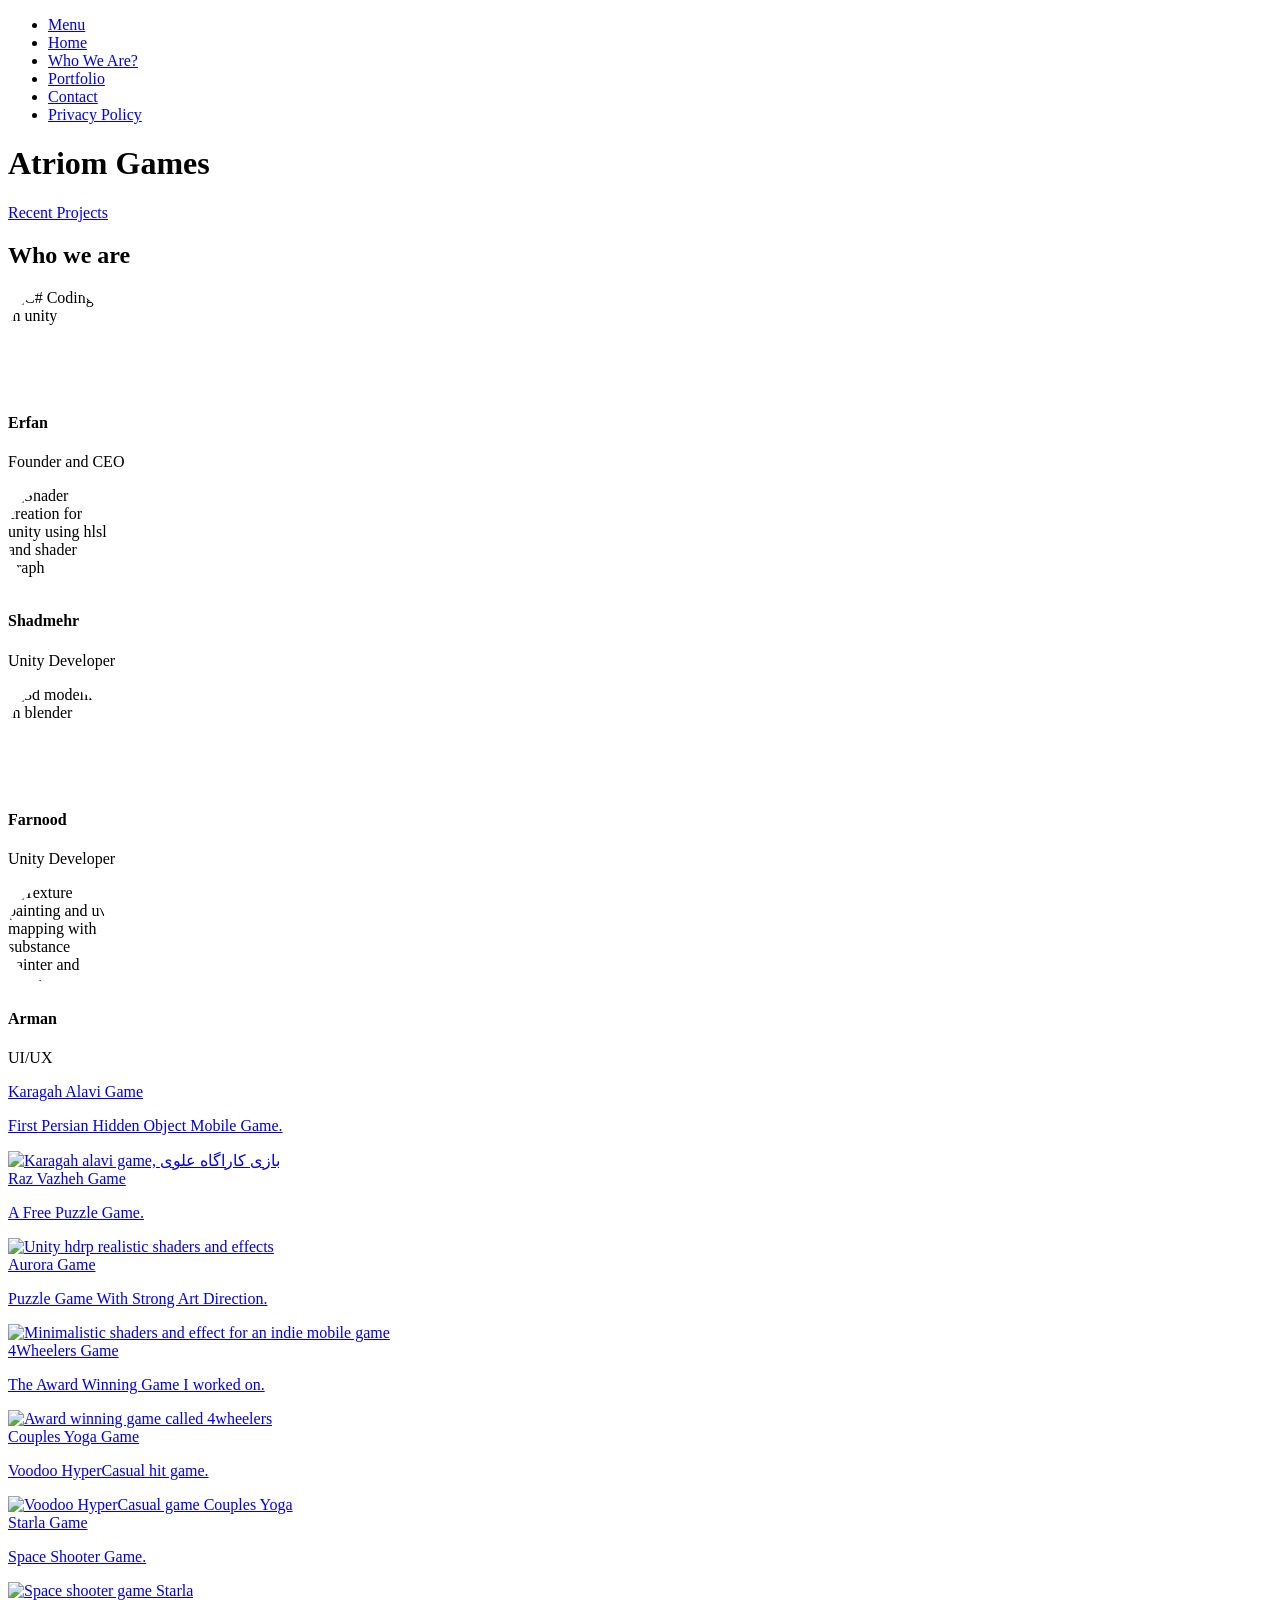
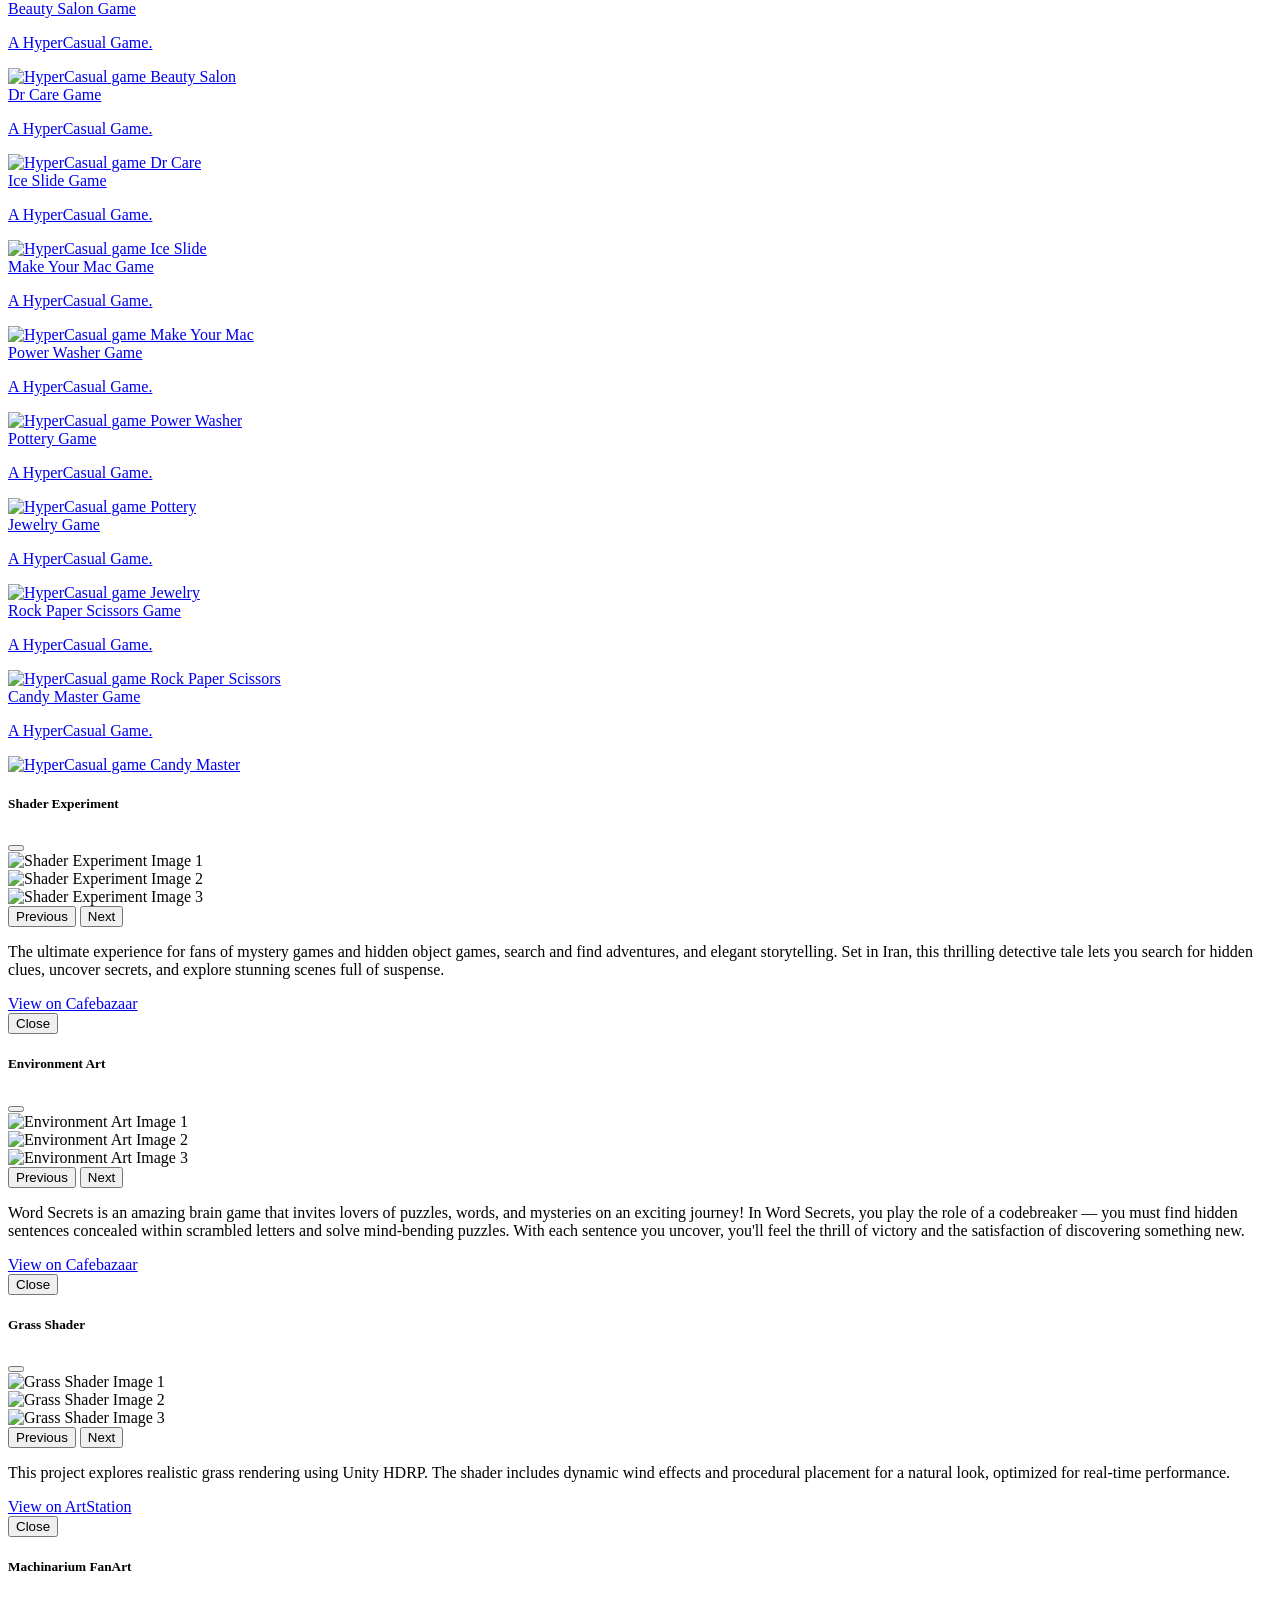
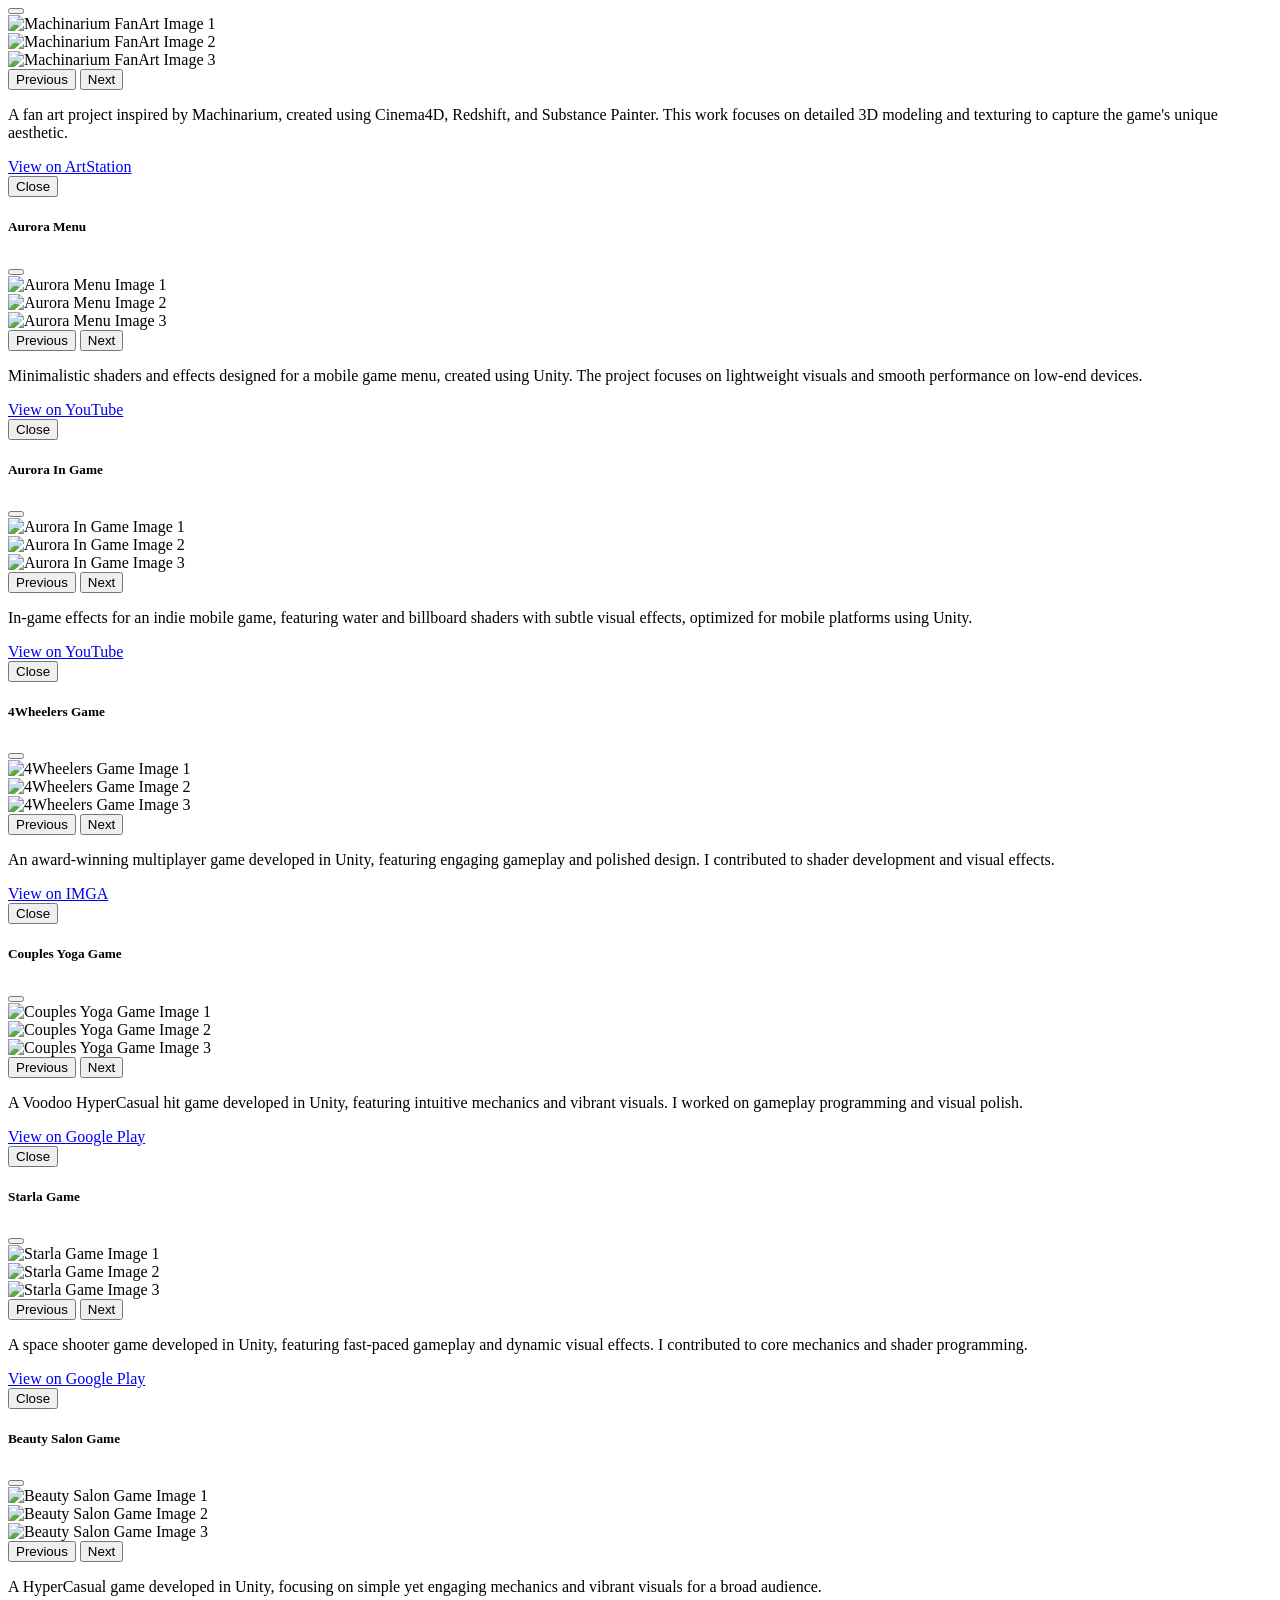
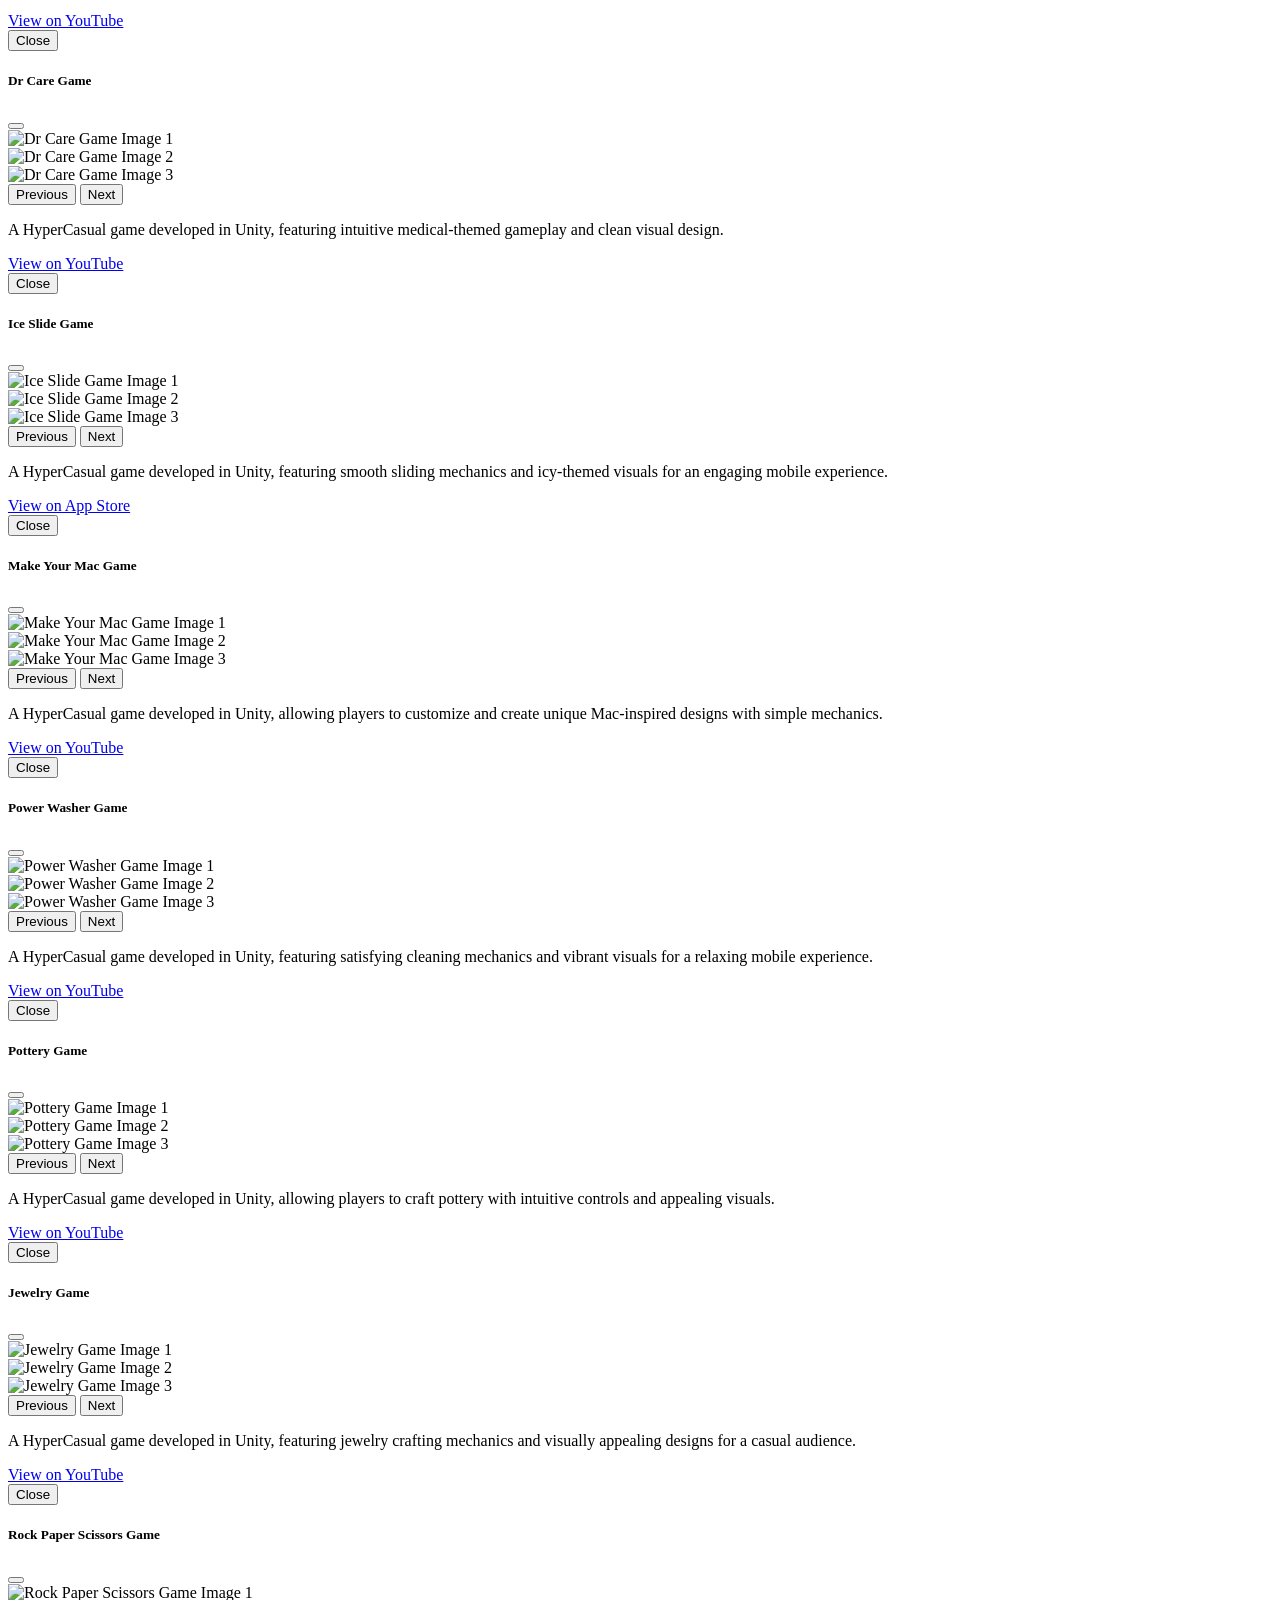
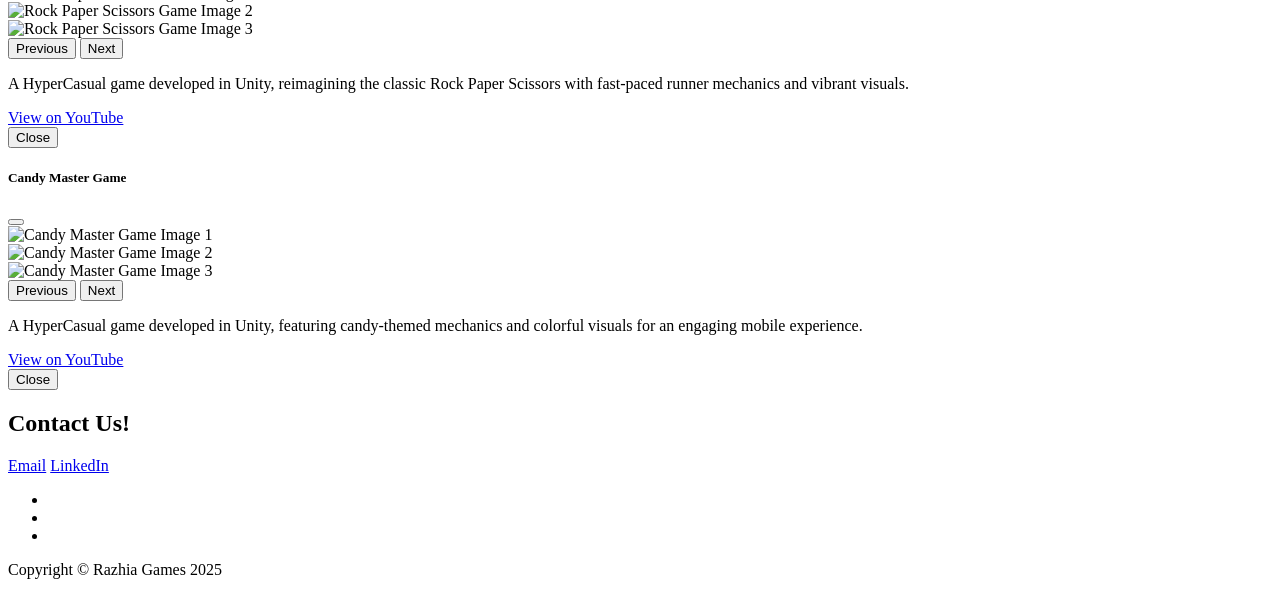
==== index.html @ 482e0df6 "change razhia to atriom" ====
<!DOCTYPE html>
<html lang="en">

<head>
    <!-- Google tag (gtag.js) -->
    <script async src="https://www.googletagmanager.com/gtag/js?id=G-Q4NVD2011E"></script>
    <script>
        window.dataLayer = window.dataLayer || [];
        function gtag() { dataLayer.push(arguments); }
        gtag('js', new Date());
        gtag('config', 'G-Q4NVD2011E');
    </script>

    <meta charset="utf-8" />
    <meta name="viewport" content="width=device-width, initial-scale=1, shrink-to-fit=no" />
    <meta name="description" content="Atriom Games" />
    <meta name="author" content="Atriom Games" />
    <title>Atriom Games</title>
    <link rel="icon" type="image/x-icon" href="assets/favicon.ico" />
    <script src="https://use.fontawesome.com/releases/v6.3.0/js/all.js" crossorigin="anonymous"></script>
    <link href="https://cdnjs.cloudflare.com/ajax/libs/simple-line-icons/2.5.5/css/simple-line-icons.min.css"
        rel="stylesheet" />
    <link href="https://fonts.googleapis.com/css?family=Source+Sans+Pro:300,400,700,300italic,400italic,700italic"
        rel="stylesheet" type="text/css" />
    <link href="css/styles.css" rel="stylesheet" />
    <!-- Inline CSS for circular image masking and ensuring project items are visible -->
    <style>
        .service-icon {
            display: inline-block;
            width: 100px;
            height: 100px;
            overflow: hidden;
            border-radius: 50%;
        }

        .service-icon img {
            width: 100%;
            height: 100%;
            object-fit: cover;
        }

        .project-item {
            display: block !important;
        }
    </style>
</head>

<body id="page-top">
    <a class="menu-toggle rounded" href="#"><i class="fas fa-bars"></i></a>
    <nav id="sidebar-wrapper">
        <ul class="sidebar-nav">
            <li class="sidebar-brand"><a href="#page-top">Menu</a></li>
            <li class="sidebar-nav-item"><a href="#page-top">Home</a></li>
            <li class="sidebar-nav-item"><a href="#services">Who We Are?</a></li>
            <li class="sidebar-nav-item"><a href="#portfolio">Portfolio</a></li>
            <!-- <li class="sidebar-nav-item"><a href="#about">About</a></li> -->
            <li class="sidebar-nav-item"><a href="#contact">Contact</a></li>
            <li class="sidebar-nav-item"><a href="privacy-policy.html" target="_blank" rel="noopener noreferrer">Privacy
                    Policy</a></li>
        </ul>
    </nav>
    <header class="masthead d-flex align-items-center">
        <div class="container px-4 px-lg-5 text-center">
            <h1 class="mb-1">Atriom Games</h1>
            <h3 class="mb-5"><em></em></h3>
            <a class="btn btn-primary btn-xl" href="#portfolio">Recent Projects</a>
        </div>
    </header>
    <section class="content-section bg-tertiary text-white text-center" id="services">
        <div class="container px-4 px-lg-5">
            <div class="content-section-heading">
                <h2 class="mb-5">Who we are</h2>
            </div>
            <div class="row gx-4 gx-lg-5">
                <!-- Coding -->
                <div class="col-lg-3 col-md-6 mb-5 mb-lg-0">
                    <span class="service-icon rounded-circle mx-auto mb-3">
                        <img class="img-fluid" src="assets/img/Erfan.png" alt="C# Coding in unity" />
                    </span>
                    <h4><strong>Erfan</strong></h4>
                    <p class="text-faded mb-0">Founder and CEO</p>
                </div>
                <!-- Shader Magic -->
                <div class="col-lg-3 col-md-6 mb-5 mb-lg-0">
                    <span class="service-icon rounded-circle mx-auto mb-3">
                        <img class="img-fluid" src="assets/img/Shadmehr.png"
                            alt="Shader creation for unity using hlsl and shader graph" />
                    </span>
                    <h4><strong>Shadmehr</strong></h4>
                    <p class="text-faded mb-0">Unity Developer</p>
                </div>
                <!-- 3D Modeling -->
                <div class="col-lg-3 col-md-6 mb-5 mb-md-0">
                    <span class="service-icon rounded-circle mx-auto mb-3">
                        <img class="img-fluid" src="assets/img/Farnood.png" alt="3d modeling in blender" />
                    </span>
                    <h4><strong>Farnood</strong></h4>
                    <p class="text-faded mb-0">Unity Developer</p>
                </div>
                <!-- Texturing -->
                <div class="col-lg-3 col-md-6">
                    <span class="service-icon rounded-circle mx-auto mb-3">
                        <img class="img-fluid" src="assets/img/Arman.png"
                            alt="Texture painting and uv mapping with substance painter and maya" />
                    </span>
                    <h4><strong>Arman</strong></h4>
                    <p class="text-faded mb-0">UI/UX</p>
                </div>
                <!-- Decorative elements -->
                <span class="black-circle"></span>
                <span class="black-circle"></span>
                <span class="black-circle"></span>
                <span class="black-circle"></span>
            </div>
        </div>
    </section>
    <section class="portfolio-section bg-dark" id="portfolio">
        <div class="container px-4 px-lg-5">
            <div class="row gx-0">
                <!-- Shader Experiment -->
                <div id="Shader02" class="col-lg-3 project-item">
                    <a class="portfolio-item" href="#" data-bs-toggle="modal" data-bs-target="#modalShader02">
                        <div class="caption">
                            <div class="caption-content">
                                <div class="h2">Karagah Alavi Game</div>
                                <p class="mb-0">First Persian Hidden Object Mobile Game.</p>
                            </div>
                        </div>
                        <img class="img-fluid" src="assets/img/portfolio-5.jpg"
                            alt="Karagah alavi game, بازی کاراگاه علوی" />
                    </a>
                </div>
                <!-- Environment Art -->
                <div id="EnvArt" class="col-lg-3 project-item">
                    <a class="portfolio-item" href="#" data-bs-toggle="modal" data-bs-target="#modalEnvArt">
                        <div class="caption">
                            <div class="caption-content">
                                <div class="h2">Raz Vazheh Game</div>
                                <p class="mb-0">A Free Puzzle Game.</p>
                            </div>
                        </div>
                        <img class="img-fluid" src="assets/img/Cryptogram-Icon.png"
                            alt="Unity hdrp realistic shaders and effects" />
                    </a>
                </div>
                <!-- Aurora Menu -->
                <div id="Aurora1" class="col-lg-3 project-item">
                    <a class="portfolio-item" href="#" data-bs-toggle="modal" data-bs-target="#modalAurora1">
                        <div class="caption">
                            <div class="caption-content">
                                <div class="h2">Aurora Game</div>
                                <p class="mb-0">Puzzle Game With Strong Art Direction.</p>
                            </div>
                        </div>
                        <img class="img-fluid" src="assets/img/portfolio-1.jpg"
                            alt="Minimalistic shaders and effect for an indie mobile game" />
                    </a>
                </div>
                <!-- 4Wheelers Game -->
                <div id="4Wheelers" class="col-lg-3 project-item">
                    <a class="portfolio-item" href="#" data-bs-toggle="modal" data-bs-target="#modal4Wheelers">
                        <div class="caption">
                            <div class="caption-content">
                                <div class="h2">4Wheelers Game</div>
                                <p class="mb-0">The Award Winning Game I worked on.</p>
                            </div>
                        </div>
                        <img class="img-fluid" src="assets/img/4Wheelers.webp"
                            alt="Award winning game called 4wheelers" />
                    </a>
                </div>
                <!-- Couples Yoga Game -->
                <div id="CouplesYoga" class="col-lg-3 project-item">
                    <a class="portfolio-item" href="#" data-bs-toggle="modal" data-bs-target="#modalCouplesYoga">
                        <div class="caption">
                            <div class="caption-content">
                                <div class="h2">Couples Yoga Game</div>
                                <p class="mb-0">Voodoo HyperCasual hit game.</p>
                            </div>
                        </div>
                        <img class="img-fluid" src="assets/img/CouplesYoga.webp"
                            alt="Voodoo HyperCasual game Couples Yoga" />
                    </a>
                </div>
                <!-- Starla Game -->
                <div id="Starla" class="col-lg-3 project-item">
                    <a class="portfolio-item" href="#" data-bs-toggle="modal" data-bs-target="#modalStarla">
                        <div class="caption">
                            <div class="caption-content">
                                <div class="h2">Starla Game</div>
                                <p class="mb-0">Space Shooter Game.</p>
                            </div>
                        </div>
                        <img class="img-fluid" src="assets/img/Starla.webp" alt="Space shooter game Starla" />
                    </a>
                </div>
                <!-- Beauty Salon Game -->
                <div id="BeautySalon" class="col-lg-3 project-item">
                    <a class="portfolio-item" href="#" data-bs-toggle="modal" data-bs-target="#modalBeautySalon">
                        <div class="caption">
                            <div class="caption-content">
                                <div class="h2">Beauty Salon Game</div>
                                <p class="mb-0">A HyperCasual Game.</p>
                            </div>
                        </div>
                        <img class="img-fluid" src="assets/img/BeatySalon V3.webp"
                            alt="HyperCasual game Beauty Salon" />
                    </a>
                </div>
                <!-- Dr Care Game -->
                <div id="DrCare" class="col-lg-3 project-item">
                    <a class="portfolio-item" href="#" data-bs-toggle="modal" data-bs-target="#modalDrCare">
                        <div class="caption">
                            <div class="caption-content">
                                <div class="h2">Dr Care Game</div>
                                <p class="mb-0">A HyperCasual Game.</p>
                            </div>
                        </div>
                        <img class="img-fluid" src="assets/img/Dr-Care.webp" alt="HyperCasual game Dr Care" />
                    </a>
                </div>
                <!-- Ice Slide Game -->
                <div id="IceSlide" class="col-lg-3 project-item">
                    <a class="portfolio-item" href="#" data-bs-toggle="modal" data-bs-target="#modalIceSlide">
                        <div class="caption">
                            <div class="caption-content">
                                <div class="h2">Ice Slide Game</div>
                                <p class="mb-0">A HyperCasual Game.</p>
                            </div>
                        </div>
                        <img class="img-fluid" src="assets/img/IceSlide.webp" alt="HyperCasual game Ice Slide" />
                    </a>
                </div>
                <!-- Make Your Mac Game -->
                <div id="Ipear" class="col-lg-3 project-item">
                    <a class="portfolio-item" href="#" data-bs-toggle="modal" data-bs-target="#modalIpear">
                        <div class="caption">
                            <div class="caption-content">
                                <div class="h2">Make Your Mac Game</div>
                                <p class="mb-0">A HyperCasual Game.</p>
                            </div>
                        </div>
                        <img class="img-fluid" src="assets/img/Ipear.webp" alt="HyperCasual game Make Your Mac" />
                    </a>
                </div>
                <!-- Power Washer Game -->
                <div id="PowerWasher" class="col-lg-3 project-item">
                    <a class="portfolio-item" href="#" data-bs-toggle="modal" data-bs-target="#modalPowerWasher">
                        <div class="caption">
                            <div class="caption-content">
                                <div class="h2">Power Washer Game</div>
                                <p class="mb-0">A HyperCasual Game.</p>
                            </div>
                        </div>
                        <img class="img-fluid" src="assets/img/PowerWasher.webp" alt="HyperCasual game Power Washer" />
                    </a>
                </div>
                <!-- Pottery Game -->
                <div id="Pottery" class="col-lg-3 project-item">
                    <a class="portfolio-item" href="#" data-bs-toggle="modal" data-bs-target="#modalPottery">
                        <div class="caption">
                            <div class="caption-content">
                                <div class="h2">Pottery Game</div>
                                <p class="mb-0">A HyperCasual Game.</p>
                            </div>
                        </div>
                        <img class="img-fluid" src="assets/img/Pottery.webp" alt="HyperCasual game Pottery" />
                    </a>
                </div>
                <!-- Jewelry Game -->
                <div id="Jewelry" class="col-lg-3 project-item">
                    <a class="portfolio-item" href="#" data-bs-toggle="modal" data-bs-target="#modalJewelry">
                        <div class="caption">
                            <div class="caption-content">
                                <div class="h2">Jewelry Game</div>
                                <p class="mb-0">A HyperCasual Game.</p>
                            </div>
                        </div>
                        <img class="img-fluid" src="assets/img/Jewelry.webp" alt="HyperCasual game Jewelry" />
                    </a>
                </div>
                <!-- Rock Paper Scissors Game -->
                <div id="RPSRun" class="col-lg-3 project-item">
                    <a class="portfolio-item" href="#" data-bs-toggle="modal" data-bs-target="#modalRPSRun">
                        <div class="caption">
                            <div class="caption-content">
                                <div class="h2">Rock Paper Scissors Game</div>
                                <p class="mb-0">A HyperCasual Game.</p>
                            </div>
                        </div>
                        <img class="img-fluid" src="assets/img/RPS-Run.webp"
                            alt="HyperCasual game Rock Paper Scissors" />
                    </a>
                </div>
                <!-- Candy Master Game -->
                <div id="CandyMaster" class="col-lg-3 project-item">
                    <a class="portfolio-item" href="#" data-bs-toggle="modal" data-bs-target="#modalCandyMaster">
                        <div class="caption">
                            <div class="caption-content">
                                <div class="h2">Candy Master Game</div>
                                <p class="mb-0">A HyperCasual Game.</p>
                            </div>
                        </div>
                        <img class="img-fluid" src="assets/img/CandyMaster.webp" alt="HyperCasual game Candy Master" />
                    </a>
                </div>
            </div>
        </div>

        <!-- Modals -->
        <!-- Modal for Karagah Alavi -->
        <div class="modal fade" id="modalShader02" tabindex="-1" aria-labelledby="modalShader02Label"
            aria-hidden="true">
            <div class="modal-dialog modal-lg">
                <div class="modal-content">
                    <div class="modal-header">
                        <h5 class="modal-title" id="modalShader02Label">Shader Experiment</h5>
                        <button type="button" class="btn-close" data-bs-dismiss="modal" aria-label="Close"></button>
                    </div>
                    <div class="modal-body">
                        <div id="carouselShader02" class="carousel slide" data-bs-ride="carousel">
                            <div class="carousel-inner">
                                <div class="carousel-item active">
                                    <img src="assets/img/portfolio-5.jpg" class="d-block w-100"
                                        alt="Shader Experiment Image 1">
                                </div>
                                <div class="carousel-item">
                                    <img src="assets/img/shader02_additional1.jpg" class="d-block w-100"
                                        alt="Shader Experiment Image 2">
                                </div>
                                <div class="carousel-item">
                                    <img src="assets/img/shader02_additional2.jpg" class="d-block w-100"
                                        alt="Shader Experiment Image 3">
                                </div>
                            </div>
                            <button class="carousel-control-prev" type="button" data-bs-target="#carouselShader02"
                                data-bs-slide="prev">
                                <span class="carousel-control-prev-icon" aria-hidden="true"></span>
                                <span class="visually-hidden">Previous</span>
                            </button>
                            <button class="carousel-control-next" type="button" data-bs-target="#carouselShader02"
                                data-bs-slide="next">
                                <span class="carousel-control-next-icon" aria-hidden="true"></span>
                                <span class="visually-hidden">Next</span>
                            </button>
                        </div>
                        <p class="mt-3">The ultimate experience for fans of mystery games and hidden object games,
                            search and find adventures, and elegant storytelling. Set in Iran, this thrilling detective
                            tale lets you search for hidden clues, uncover secrets, and explore stunning scenes full of
                            suspense.</p>
                        <a href="https://cafebazaar.ir/app/com.joyixir.hiddenobjectgame" target="_blank"
                            rel="noopener noreferrer" class="btn btn-primary">View on Cafebazaar</a>
                    </div>
                    <div class="modal-footer">
                        <button type="button" class="btn btn-secondary" data-bs-dismiss="modal">Close</button>
                    </div>
                </div>
            </div>
        </div>
        <!-- Modal for Environment Art -->
        <div class="modal fade" id="modalEnvArt" tabindex="-1" aria-labelledby="modalEnvArtLabel" aria-hidden="true">
            <div class="modal-dialog modal-lg">
                <div class="modal-content">
                    <div class="modal-header">
                        <h5 class="modal-title" id="modalEnvArtLabel">Environment Art</h5>
                        <button type="button" class="btn-close" data-bs-dismiss="modal" aria-label="Close"></button>
                    </div>
                    <div class="modal-body">
                        <div id="carouselEnvArt" class="carousel slide" data-bs-ride="carousel">
                            <div class="carousel-inner">
                                <div class="carousel-item active">
                                    <img src="assets/img/Cryptogram-Icon.png" class="d-block w-100"
                                        alt="Environment Art Image 1">
                                </div>
                                <div class="carousel-item">
                                    <img src="assets/img/Cryptogram-Icon.png" class="d-block w-100"
                                        alt="Environment Art Image 2">
                                </div>
                                <div class="carousel-item">
                                    <img src="assets/img/Cryptogram-Icon.png" class="d-block w-100"
                                        alt="Environment Art Image 3">
                                </div>
                            </div>
                            <button class="carousel-control-prev" type="button" data-bs-target="#carouselEnvArt"
                                data-bs-slide="prev">
                                <span class="carousel-control-prev-icon" aria-hidden="true"></span>
                                <span class="visually-hidden">Previous</span>
                            </button>
                            <button class="carousel-control-next" type="button" data-bs-target="#carouselEnvArt"
                                data-bs-slide="next">
                                <span class="carousel-control-next-icon" aria-hidden="true"></span>
                                <span class="visually-hidden">Next</span>
                            </button>
                        </div>
                        <p class="mt-3"> Word Secrets is an amazing brain game that invites lovers of puzzles, words,
                            and mysteries on an exciting journey!

                            In Word Secrets, you play the role of a codebreaker — you must find hidden sentences
                            concealed within scrambled letters and solve mind-bending puzzles. With each sentence you
                            uncover, you'll feel the thrill of victory and the satisfaction of discovering something
                            new. </p>
                        <a href="https://cafebazaar.ir/app/com.Razhia.Razhe" target="_blank" rel="noopener noreferrer"
                            class="btn btn-primary">View on Cafebazaar</a>
                    </div>
                    <div class="modal-footer">
                        <button type="button" class="btn btn-secondary" data-bs-dismiss="modal">Close</button>
                    </div>
                </div>
            </div>
        </div>
        <!-- Modal for Grass Shader -->
        <div class="modal fade" id="modalShader01" tabindex="-1" aria-labelledby="modalShader01Label"
            aria-hidden="true">
            <div class="modal-dialog modal-lg">
                <div class="modal-content">
                    <div class="modal-header">
                        <h5 class="modal-title" id="modalShader01Label">Grass Shader</h5>
                        <button type="button" class="btn-close" data-bs-dismiss="modal" aria-label="Close"></button>
                    </div>
                    <div class="modal-body">
                        <div id="carouselShader01" class="carousel slide" data-bs-ride="carousel">
                            <div class="carousel-inner">
                                <div class="carousel-item active">
                                    <img src="assets/img/portfolio-4.jpg" class="d-block w-100"
                                        alt="Grass Shader Image 1">
                                </div>
                                <div class="carousel-item">
                                    <img src="assets/img/shader01_additional1.jpg" class="d-block w-100"
                                        alt="Grass Shader Image 2">
                                </div>
                                <div class="carousel-item">
                                    <img src="assets/img/shader01_additional2.jpg" class="d-block w-100"
                                        alt="Grass Shader Image 3">
                                </div>
                            </div>
                            <button class="carousel-control-prev" type="button" data-bs-target="#carouselShader01"
                                data-bs-slide="prev">
                                <span class="carousel-control-prev-icon" aria-hidden="true"></span>
                                <span class="visually-hidden">Previous</span>
                            </button>
                            <button class="carousel-control-next" type="button" data-bs-target="#carouselShader01"
                                data-bs-slide="next">
                                <span class="carousel-control-next-icon" aria-hidden="true"></span>
                                <span class="visually-hidden">Next</span>
                            </button>
                        </div>
                        <p class="mt-3">This project explores realistic grass rendering using Unity HDRP. The shader
                            includes dynamic wind effects and procedural placement for a natural look, optimized for
                            real-time performance.</p>
                        <a href="https://www.artstation.com/artwork/Rya2RO" target="_blank" rel="noopener noreferrer"
                            class="btn btn-primary">View on ArtStation</a>
                    </div>
                    <div class="modal-footer">
                        <button type="button" class="btn btn-secondary" data-bs-dismiss="modal">Close</button>
                    </div>
                </div>
            </div>
        </div>
        <!-- Modal for Machinarium FanArt -->
        <div class="modal fade" id="modalMachinarium" tabindex="-1" aria-labelledby="modalMachinariumLabel"
            aria-hidden="true">
            <div class="modal-dialog modal-lg">
                <div class="modal-content">
                    <div class="modal-header">
                        <h5 class="modal-title" id="modalMachinariumLabel">Machinarium FanArt</h5>
                        <button type="button" class="btn-close" data-bs-dismiss="modal" aria-label="Close"></button>
                    </div>
                    <div class="modal-body">
                        <div id="carouselMachinarium" class="carousel slide" data-bs-ride="carousel">
                            <div class="carousel-inner">
                                <div class="carousel-item active">
                                    <img src="assets/img/portfolio-3.jpg" class="d-block w-100"
                                        alt="Machinarium FanArt Image 1">
                                </div>
                                <div class="carousel-item">
                                    <img src="assets/img/machinarium_additional1.jpg" class="d-block w-100"
                                        alt="Machinarium FanArt Image 2">
                                </div>
                                <div class="carousel-item">
                                    <img src="assets/img/machinarium_additional2.jpg" class="d-block w-100"
                                        alt="Machinarium FanArt Image 3">
                                </div>
                            </div>
                            <button class="carousel-control-prev" type="button" data-bs-target="#carouselMachinarium"
                                data-bs-slide="prev">
                                <span class="carousel-control-prev-icon" aria-hidden="true"></span>
                                <span class="visually-hidden">Previous</span>
                            </button>
                            <button class="carousel-control-next" type="button" data-bs-target="#carouselMachinarium"
                                data-bs-slide="next">
                                <span class="carousel-control-next-icon" aria-hidden="true"></span>
                                <span class="visually-hidden">Next</span>
                            </button>
                        </div>
                        <p class="mt-3">A fan art project inspired by Machinarium, created using Cinema4D, Redshift, and
                            Substance Painter. This work focuses on detailed 3D modeling and texturing to capture the
                            game's unique aesthetic.</p>
                        <a href="https://www.artstation.com/artwork/P06D1" target="_blank" rel="noopener noreferrer"
                            class="btn btn-primary">View on ArtStation</a>
                    </div>
                    <div class="modal-footer">
                        <button type="button" class="btn btn-secondary" data-bs-dismiss="modal">Close</button>
                    </div>
                </div>
            </div>
        </div>
        <!-- Modal for Aurora Menu -->
        <div class="modal fade" id="modalAurora1" tabindex="-1" aria-labelledby="modalAurora1Label" aria-hidden="true">
            <div class="modal-dialog modal-lg">
                <div class="modal-content">
                    <div class="modal-header">
                        <h5 class="modal-title" id="modalAurora1Label">Aurora Menu</h5>
                        <button type="button" class="btn-close" data-bs-dismiss="modal" aria-label="Close"></button>
                    </div>
                    <div class="modal-body">
                        <div id="carouselAurora1" class="carousel slide" data-bs-ride="carousel">
                            <div class="carousel-inner">
                                <div class="carousel-item active">
                                    <img src="assets/img/portfolio-1.jpg" class="d-block w-100"
                                        alt="Aurora Menu Image 1">
                                </div>
                                <div class="carousel-item">
                                    <img src="assets/img/aurora1_additional1.jpg" class="d-block w-100"
                                        alt="Aurora Menu Image 2">
                                </div>
                                <div class="carousel-item">
                                    <img src="assets/img/aurora1_additional2.jpg" class="d-block w-100"
                                        alt="Aurora Menu Image 3">
                                </div>
                            </div>
                            <button class="carousel-control-prev" type="button" data-bs-target="#carouselAurora1"
                                data-bs-slide="prev">
                                <span class="carousel-control-prev-icon" aria-hidden="true"></span>
                                <span class="visually-hidden">Previous</span>
                            </button>
                            <button class="carousel-control-next" type="button" data-bs-target="#carouselAurora1"
                                data-bs-slide="next">
                                <span class="carousel-control-next-icon" aria-hidden="true"></span>
                                <span class="visually-hidden">Next</span>
                            </button>
                        </div>
                        <p class="mt-3">Minimalistic shaders and effects designed for a mobile game menu, created using
                            Unity. The project focuses on lightweight visuals and smooth performance on low-end devices.
                        </p>
                        <a href="https://youtu.be/iAP0hbyaSK0" target="_blank" rel="noopener noreferrer"
                            class="btn btn-primary">View on YouTube</a>
                    </div>
                    <div class="modal-footer">
                        <button type="button" class="btn btn-secondary" data-bs-dismiss="modal">Close</button>
                    </div>
                </div>
            </div>
        </div>
        <!-- Modal for Aurora In Game -->
        <div class="modal fade" id="modalAurora2" tabindex="-1" aria-labelledby="modalAurora2Label" aria-hidden="true">
            <div class="modal-dialog modal-lg">
                <div class="modal-content">
                    <div class="modal-header">
                        <h5 class="modal-title" id="modalAurora2Label">Aurora In Game</h5>
                        <button type="button" class="btn-close" data-bs-dismiss="modal" aria-label="Close"></button>
                    </div>
                    <div class="modal-body">
                        <div id="carouselAurora2" class="carousel slide" data-bs-ride="carousel">
                            <div class="carousel-inner">
                                <div class="carousel-item active">
                                    <img src="assets/img/portfolio-2.jpg" class="d-block w-100"
                                        alt="Aurora In Game Image 1">
                                </div>
                                <div class="carousel-item">
                                    <img src="assets/img/aurora2_additional1.jpg" class="d-block w-100"
                                        alt="Aurora In Game Image 2">
                                </div>
                                <div class="carousel-item">
                                    <img src="assets/img/aurora2_additional2.jpg" class="d-block w-100"
                                        alt="Aurora In Game Image 3">
                                </div>
                            </div>
                            <button class="carousel-control-prev" type="button" data-bs-target="#carouselAurora2"
                                data-bs-slide="prev">
                                <span class="carousel-control-prev-icon" aria-hidden="true"></span>
                                <span class="visually-hidden">Previous</span>
                            </button>
                            <button class="carousel-control-next" type="button" data-bs-target="#carouselAurora2"
                                data-bs-slide="next">
                                <span class="carousel-control-next-icon" aria-hidden="true"></span>
                                <span class="visually-hidden">Next</span>
                            </button>
                        </div>
                        <p class="mt-3">In-game effects for an indie mobile game, featuring water and billboard shaders
                            with subtle visual effects, optimized for mobile platforms using Unity.</p>
                        <a href="https://youtu.be/UeOFgDJrB90" target="_blank" rel="noopener noreferrer"
                            class="btn btn-primary">View on YouTube</a>
                    </div>
                    <div class="modal-footer">
                        <button type="button" class="btn btn-secondary" data-bs-dismiss="modal">Close</button>
                    </div>
                </div>
            </div>
        </div>
        <!-- Modal for 4Wheelers Game -->
        <div class="modal fade" id="modal4Wheelers" tabindex="-1" aria-labelledby="modal4WheelersLabel"
            aria-hidden="true">
            <div class="modal-dialog modal-lg">
                <div class="modal-content">
                    <div class="modal-header">
                        <h5 class="modal-title" id="modal4WheelersLabel">4Wheelers Game</h5>
                        <button type="button" class="btn-close" data-bs-dismiss="modal" aria-label="Close"></button>
                    </div>
                    <div class="modal-body">
                        <div id="carousel4Wheelers" class="carousel slide" data-bs-ride="carousel">
                            <div class="carousel-inner">
                                <div class="carousel-item active">
                                    <img src="assets/img/4Wheelers.webp" class="d-block w-100"
                                        alt="4Wheelers Game Image 1">
                                </div>
                                <div class="carousel-item">
                                    <img src="assets/img/4wheelers_additional1.jpg" class="d-block w-100"
                                        alt="4Wheelers Game Image 2">
                                </div>
                                <div class="carousel-item">
                                    <img src="assets/img/4wheelers_additional2.jpg" class="d-block w-100"
                                        alt="4Wheelers Game Image 3">
                                </div>
                            </div>
                            <button class="carousel-control-prev" type="button" data-bs-target="#carousel4Wheelers"
                                data-bs-slide="prev">
                                <span class="carousel-control-prev-icon" aria-hidden="true"></span>
                                <span class="visually-hidden">Previous</span>
                            </button>
                            <button class="carousel-control-next" type="button" data-bs-target="#carousel4Wheelers"
                                data-bs-slide="next">
                                <span class="carousel-control-next-icon" aria-hidden="true"></span>
                                <span class="visually-hidden">Next</span>
                            </button>
                        </div>
                        <p class="mt-3">An award-winning multiplayer game developed in Unity, featuring engaging
                            gameplay and polished design. I contributed to shader development and visual effects.</p>
                        <a href="https://www.imgawards.com/game-of-the-week/4wheelers-imga-mena-best-multiplayer-game-with-a-damn-good-design-too/"
                            target="_blank" rel="noopener noreferrer" class="btn btn-primary">View on IMGA</a>
                    </div>
                    <div class="modal-footer">
                        <button type="button" class="btn btn-secondary" data-bs-dismiss="modal">Close</button>
                    </div>
                </div>
            </div>
        </div>
        <!-- Modal for Couples Yoga Game -->
        <div class="modal fade" id="modalCouplesYoga" tabindex="-1" aria-labelledby="modalCouplesYogaLabel"
            aria-hidden="true">
            <div class="modal-dialog modal-lg">
                <div class="modal-content">
                    <div class="modal-header">
                        <h5 class="modal-title" id="modalCouplesYogaLabel">Couples Yoga Game</h5>
                        <button type="button" class="btn-close" data-bs-dismiss="modal" aria-label="Close"></button>
                    </div>
                    <div class="modal-body">
                        <div id="carouselCouplesYoga" class="carousel slide" data-bs-ride="carousel">
                            <div class="carousel-inner">
                                <div class="carousel-item active">
                                    <img src="assets/img/CouplesYoga.webp" class="d-block w-100"
                                        alt="Couples Yoga Game Image 1">
                                </div>
                                <div class="carousel-item">
                                    <img src="assets/img/couplesyoga_additional1.jpg" class="d-block w-100"
                                        alt="Couples Yoga Game Image 2">
                                </div>
                                <div class="carousel-item">
                                    <img src="assets/img/couplesyoga_additional2.jpg" class="d-block w-100"
                                        alt="Couples Yoga Game Image 3">
                                </div>
                            </div>
                            <button class="carousel-control-prev" type="button" data-bs-target="#carouselCouplesYoga"
                                data-bs-slide="prev">
                                <span class="carousel-control-prev-icon" aria-hidden="true"></span>
                                <span class="visually-hidden">Previous</span>
                            </button>
                            <button class="carousel-control-next" type="button" data-bs-target="#carouselCouplesYoga"
                                data-bs-slide="next">
                                <span class="carousel-control-next-icon" aria-hidden="true"></span>
                                <span class="visually-hidden">Next</span>
                            </button>
                        </div>
                        <p class="mt-3">A Voodoo HyperCasual hit game developed in Unity, featuring intuitive mechanics
                            and vibrant visuals. I worked on gameplay programming and visual polish.</p>
                        <a href="https://play.google.com/store/apps/details?id=com.tippytap.yoga&hl=en&gl=US"
                            target="_blank" rel="noopener noreferrer" class="btn btn-primary">View on Google Play</a>
                    </div>
                    <div class="modal-footer">
                        <button type="button" class="btn btn-secondary" data-bs-dismiss="modal">Close</button>
                    </div>
                </div>
            </div>
        </div>
        <!-- Modal for Starla Game -->
        <div class="modal fade" id="modalStarla" tabindex="-1" aria-labelledby="modalStarlaLabel" aria-hidden="true">
            <div class="modal-dialog modal-lg">
                <div class="modal-content">
                    <div class="modal-header">
                        <h5 class="modal-title" id="modalStarlaLabel">Starla Game</h5>
                        <button type="button" class="btn-close" data-bs-dismiss="modal" aria-label="Close"></button>
                    </div>
                    <div class="modal-body">
                        <div id="carouselStarla" class="carousel slide" data-bs-ride="carousel">
                            <div class="carousel-inner">
                                <div class="carousel-item active">
                                    <img src="assets/img/Starla.webp" class="d-block w-100" alt="Starla Game Image 1">
                                </div>
                                <div class="carousel-item">
                                    <img src="assets/img/starla_additional1.jpg" class="d-block w-100"
                                        alt="Starla Game Image 2">
                                </div>
                                <div class="carousel-item">
                                    <img src="assets/img/starla_additional2.jpg" class="d-block w-100"
                                        alt="Starla Game Image 3">
                                </div>
                            </div>
                            <button class="carousel-control-prev" type="button" data-bs-target="#carouselStarla"
                                data-bs-slide="prev">
                                <span class="carousel-control-prev-icon" aria-hidden="true"></span>
                                <span class="visually-hidden">Previous</span>
                            </button>
                            <button class="carousel-control-next" type="button" data-bs-target="#carouselStarla"
                                data-bs-slide="next">
                                <span class="carousel-control-next-icon" aria-hidden="true"></span>
                                <span class="visually-hidden">Next</span>
                            </button>
                        </div>
                        <p class="mt-3">A space shooter game developed in Unity, featuring fast-paced gameplay and
                            dynamic visual effects. I contributed to core mechanics and shader programming.</p>
                        <a href="https://play.google.com/store/apps/details?id=games.FunTherapy.StarlaTheFinalFrontier"
                            target="_blank" rel="noopener noreferrer" class="btn btn-primary">View on Google Play</a>
                    </div>
                    <div class="modal-footer">
                        <button type="button" class="btn btn-secondary" data-bs-dismiss="modal">Close</button>
                    </div>
                </div>
            </div>
        </div>
        <!-- Modal for Beauty Salon Game -->
        <div class="modal fade" id="modalBeautySalon" tabindex="-1" aria-labelledby="modalBeautySalonLabel"
            aria-hidden="true">
            <div class="modal-dialog modal-lg">
                <div class="modal-content">
                    <div class="modal-header">
                        <h5 class="modal-title" id="modalBeautySalonLabel">Beauty Salon Game</h5>
                        <button type="button" class="btn-close" data-bs-dismiss="modal" aria-label="Close"></button>
                    </div>
                    <div class="modal-body">
                        <div id="carouselBeautySalon" class="carousel slide" data-bs-ride="carousel">
                            <div class="carousel-inner">
                                <div class="carousel-item active">
                                    <img src="assets/img/BeatySalon V3.webp" class="d-block w-100"
                                        alt="Beauty Salon Game Image 1">
                                </div>
                                <div class="carousel-item">
                                    <img src="assets/img/beautysalon_additional1.jpg" class="d-block w-100"
                                        alt="Beauty Salon Game Image 2">
                                </div>
                                <div class="carousel-item">
                                    <img src="assets/img/beautysalon_additional2.jpg" class="d-block w-100"
                                        alt="Beauty Salon Game Image 3">
                                </div>
                            </div>
                            <button class="carousel-control-prev" type="button" data-bs-target="#carouselBeautySalon"
                                data-bs-slide="prev">
                                <span class="carousel-control-prev-icon" aria-hidden="true"></span>
                                <span class="visually-hidden">Previous</span>
                            </button>
                            <button class="carousel-control-next" type="button" data-bs-target="#carouselBeautySalon"
                                data-bs-slide="next">
                                <span class="carousel-control-next-icon" aria-hidden="true"></span>
                                <span class="visually-hidden">Next</span>
                            </button>
                        </div>
                        <p class="mt-3">A HyperCasual game developed in Unity, focusing on simple yet engaging mechanics
                            and vibrant visuals for a broad audience.</p>
                        <a href="https://youtube.com/shorts/yLbhTmEwLs8?feature=share" target="_blank"
                            rel="noopener noreferrer" class="btn btn-primary">View on YouTube</a>
                    </div>
                    <div class="modal-footer">
                        <button type="button" class="btn btn-secondary" data-bs-dismiss="modal">Close</button>
                    </div>
                </div>
            </div>
        </div>
        <!-- Modal for Dr Care Game -->
        <div class="modal fade" id="modalDrCare" tabindex="-1" aria-labelledby="modalDrCareLabel" aria-hidden="true">
            <div class="modal-dialog modal-lg">
                <div class="modal-content">
                    <div class="modal-header">
                        <h5 class="modal-title" id="modalDrCareLabel">Dr Care Game</h5>
                        <button type="button" class="btn-close" data-bs-dismiss="modal" aria-label="Close"></button>
                    </div>
                    <div class="modal-body">
                        <div id="carouselDrCare" class="carousel slide" data-bs-ride="carousel">
                            <div class="carousel-inner">
                                <div class="carousel-item active">
                                    <img src="assets/img/Dr-Care.webp" class="d-block w-100" alt="Dr Care Game Image 1">
                                </div>
                                <div class="carousel-item">
                                    <img src="assets/img/drcare_additional1.jpg" class="d-block w-100"
                                        alt="Dr Care Game Image 2">
                                </div>
                                <div class="carousel-item">
                                    <img src="assets/img/drcare_additional2.jpg" class="d-block w-100"
                                        alt="Dr Care Game Image 3">
                                </div>
                            </div>
                            <button class="carousel-control-prev" type="button" data-bs-target="#carouselDrCare"
                                data-bs-slide="prev">
                                <span class="carousel-control-prev-icon" aria-hidden="true"></span>
                                <span class="visually-hidden">Previous</span>
                            </button>
                            <button class="carousel-control-next" type="button" data-bs-target="#carouselDrCare"
                                data-bs-slide="next">
                                <span class="carousel-control-next-icon" aria-hidden="true"></span>
                                <span class="visually-hidden">Next</span>
                            </button>
                        </div>
                        <p class="mt-3">A HyperCasual game developed in Unity, featuring intuitive medical-themed
                            gameplay and clean visual design.</p>
                        <a href="https://youtube.com/shorts/slAyZdgGu9M?feature=share" target="_blank"
                            rel="noopener noreferrer" class="btn btn-primary">View on YouTube</a>
                    </div>
                    <div class="modal-footer">
                        <button type="button" class="btn btn-secondary" data-bs-dismiss="modal">Close</button>
                    </div>
                </div>
            </div>
        </div>
        <!-- Modal for Ice Slide Game -->
        <div class="modal fade" id="modalIceSlide" tabindex="-1" aria-labelledby="modalIceSlideLabel"
            aria-hidden="true">
            <div class="modal-dialog modal-lg">
                <div class="modal-content">
                    <div class="modal-header">
                        <h5 class="modal-title" id="modalIceSlideLabel">Ice Slide Game</h5>
                        <button type="button" class="btn-close" data-bs-dismiss="modal" aria-label="Close"></button>
                    </div>
                    <div class="modal-body">
                        <div id="carouselIceSlide" class="carousel slide" data-bs-ride="carousel">
                            <div class="carousel-inner">
                                <div class="carousel-item active">
                                    <img src="assets/img/IceSlide.webp" class="d-block w-100"
                                        alt="Ice Slide Game Image 1">
                                </div>
                                <div class="carousel-item">
                                    <img src="assets/img/iceslide_additional1.jpg" class="d-block w-100"
                                        alt="Ice Slide Game Image 2">
                                </div>
                                <div class="carousel-item">
                                    <img src="assets/img/iceslide_additional2.jpg" class="d-block w-100"
                                        alt="Ice Slide Game Image 3">
                                </div>
                            </div>
                            <button class="carousel-control-prev" type="button" data-bs-target="#carouselIceSlide"
                                data-bs-slide="prev">
                                <span class="carousel-control-prev-icon" aria-hidden="true"></span>
                                <span class="visually-hidden">Previous</span>
                            </button>
                            <button class="carousel-control-next" type="button" data-bs-target="#carouselIceSlide"
                                data-bs-slide="next">
                                <span class="carousel-control-next-icon" aria-hidden="true"></span>
                                <span class="visually-hidden">Next</span>
                            </button>
                        </div>
                        <p class="mt-3">A HyperCasual game developed in Unity, featuring smooth sliding mechanics and
                            icy-themed visuals for an engaging mobile experience.</p>
                        <a href="https://apps.apple.com/us/app/ice-sling/id1549363450" target="_blank"
                            rel="noopener noreferrer" class="btn btn-primary">View on App Store</a>
                    </div>
                    <div class="modal-footer">
                        <button type="button" class="btn btn-secondary" data-bs-dismiss="modal">Close</button>
                    </div>
                </div>
            </div>
        </div>
        <!-- Modal for Make Your Mac Game -->
        <div class="modal fade" id="modalIpear" tabindex="-1" aria-labelledby="modalIpearLabel" aria-hidden="true">
            <div class="modal-dialog modal-lg">
                <div class="modal-content">
                    <div class="modal-header">
                        <h5 class="modal-title" id="modalIpearLabel">Make Your Mac Game</h5>
                        <button type="button" class="btn-close" data-bs-dismiss="modal" aria-label="Close"></button>
                    </div>
                    <div class="modal-body">
                        <div id="carouselIpear" class="carousel slide" data-bs-ride="carousel">
                            <div class="carousel-inner">
                                <div class="carousel-item active">
                                    <img src="assets/img/Ipear.webp" class="d-block w-100"
                                        alt="Make Your Mac Game Image 1">
                                </div>
                                <div class="carousel-item">
                                    <img src="assets/img/ipear_additional1.jpg" class="d-block w-100"
                                        alt="Make Your Mac Game Image 2">
                                </div>
                                <div class="carousel-item">
                                    <img src="assets/img/ipear_additional2.jpg" class="d-block w-100"
                                        alt="Make Your Mac Game Image 3">
                                </div>
                            </div>
                            <button class="carousel-control-prev" type="button" data-bs-target="#carouselIpear"
                                data-bs-slide="prev">
                                <span class="carousel-control-prev-icon" aria-hidden="true"></span>
                                <span class="visually-hidden">Previous</span>
                            </button>
                            <button class="carousel-control-next" type="button" data-bs-target="#carouselIpear"
                                data-bs-slide="next">
                                <span class="carousel-control-next-icon" aria-hidden="true"></span>
                                <span class="visually-hidden">Next</span>
                            </button>
                        </div>
                        <p class="mt-3">A HyperCasual game developed in Unity, allowing players to customize and create
                            unique Mac-inspired designs with simple mechanics.</p>
                        <a href="https://youtube.com/shorts/AHJmubpwkDk?feature=share" target="_blank"
                            rel="noopener noreferrer" class="btn btn-primary">View on YouTube</a>
                    </div>
                    <div class="modal-footer">
                        <button type="button" class="btn btn-secondary" data-bs-dismiss="modal">Close</button>
                    </div>
                </div>
            </div>
        </div>
        <!-- Modal for Power Washer Game -->
        <div class="modal fade" id="modalPowerWasher" tabindex="-1" aria-labelledby="modalPowerWasherLabel"
            aria-hidden="true">
            <div class="modal-dialog modal-lg">
                <div class="modal-content">
                    <div class="modal-header">
                        <h5 class="modal-title" id="modalPowerWasherLabel">Power Washer Game</h5>
                        <button type="button" class="btn-close" data-bs-dismiss="modal" aria-label="Close"></button>
                    </div>
                    <div class="modal-body">
                        <div id="carouselPowerWasher" class="carousel slide" data-bs-ride="carousel">
                            <div class="carousel-inner">
                                <div class="carousel-item active">
                                    <img src="assets/img/PowerWasher.webp" class="d-block w-100"
                                        alt="Power Washer Game Image 1">
                                </div>
                                <div class="carousel-item">
                                    <img src="assets/img/powerwasher_additional1.jpg" class="d-block w-100"
                                        alt="Power Washer Game Image 2">
                                </div>
                                <div class="carousel-item">
                                    <img src="assets/img/powerwasher_additional2.jpg" class="d-block w-100"
                                        alt="Power Washer Game Image 3">
                                </div>
                            </div>
                            <button class="carousel-control-prev" type="button" data-bs-target="#carouselPowerWasher"
                                data-bs-slide="prev">
                                <span class="carousel-control-prev-icon" aria-hidden="true"></span>
                                <span class="visually-hidden">Previous</span>
                            </button>
                            <button class="carousel-control-next" type="button" data-bs-target="#carouselPowerWasher"
                                data-bs-slide="next">
                                <span class="carousel-control-next-icon" aria-hidden="true"></span>
                                <span class="visually-hidden">Next</span>
                            </button>
                            </ słys System: * I got cut off there—sorry about that! Let me complete the HTML code for
                                you, picking up where it left off and ensuring the full document is provided. I'll
                                include the remaining modals, the contact section, the footer, and close all tags
                                properly. The code continues to reflect the removal of the filter buttons,
                                filter-related classes, and the "Load More" button, with all projects displayed by
                                default in the portfolio section. The inline CSS for circular image masking in the
                                services section and ensuring project items are visible is also retained. ### Full HTML
                                Code (Continued) ```html </div>
                            <p class="mt-3">A HyperCasual game developed in Unity, featuring satisfying cleaning
                                mechanics and vibrant visuals for a relaxing mobile experience.</p>
                            <a href="https://youtube.com/shorts/zuLA9_1Xcsc?feature=share" target="_blank"
                                rel="noopener noreferrer" class="btn btn-primary">View on YouTube</a>
                        </div>
                        <div class="modal-footer">
                            <button type="button" class="btn btn-secondary" data-bs-dismiss="modal">Close</button>
                        </div>
                    </div>
                </div>
            </div>
            <!-- Modal for Pottery Game -->
            <div class="modal fade" id="modalPottery" tabindex="-1" aria-labelledby="modalPotteryLabel"
                aria-hidden="true">
                <div class="modal-dialog modal-lg">
                    <div class="modal-content">
                        <div class="modal-header">
                            <h5 class="modal-title" id="modalPotteryLabel">Pottery Game</h5>
                            <button type="button" class="btn-close" data-bs-dismiss="modal" aria-label="Close"></button>
                        </div>
                        <div class="modal-body">
                            <div id="carouselPottery" class="carousel slide" data-bs-ride="carousel">
                                <div class="carousel-inner">
                                    <div class="carousel-item active">
                                        <img src="assets/img/Pottery.webp" class="d-block w-100"
                                            alt="Pottery Game Image 1">
                                    </div>
                                    <div class="carousel-item">
                                        <img src="assets/img/pottery_additional1.jpg" class="d-block w-100"
                                            alt="Pottery Game Image 2">
                                    </div>
                                    <div class="carousel-item">
                                        <img src="assets/img/pottery_additional2.jpg" class="d-block w-100"
                                            alt="Pottery Game Image 3">
                                    </div>
                                </div>
                                <button class="carousel-control-prev" type="button" data-bs-target="#carouselPottery"
                                    data-bs-slide="prev">
                                    <span class="carousel-control-prev-icon" aria-hidden="true"></span>
                                    <span class="visually-hidden">Previous</span>
                                </button>
                                <button class="carousel-control-next" type="button" data-bs-target="#carouselPottery"
                                    data-bs-slide="next">
                                    <span class="carousel-control-next-icon" aria-hidden="true"></span>
                                    <span class="visually-hidden">Next</span>
                                </button>
                            </div>
                            <p class="mt-3">A HyperCasual game developed in Unity, allowing players to craft pottery
                                with intuitive controls and appealing visuals.</p>
                            <a href="https://youtube.com/shorts/zlLZ_2mQtuY?feature=share" target="_blank"
                                rel="noopener noreferrer" class="btn btn-primary">View on YouTube</a>
                        </div>
                        <div class="modal-footer">
                            <button type="button" class="btn btn-secondary" data-bs-dismiss="modal">Close</button>
                        </div>
                    </div>
                </div>
            </div>
            <!-- Modal for Jewelry Game -->
            <div class="modal fade" id="modalJewelry" tabindex="-1" aria-labelledby="modalJewelryLabel"
                aria-hidden="true">
                <div class="modal-dialog modal-lg">
                    <div class="modal-content">
                        <div class="modal-header">
                            <h5 class="modal-title" id="modalJewelryLabel">Jewelry Game</h5>
                            <button type="button" class="btn-close" data-bs-dismiss="modal" aria-label="Close"></button>
                        </div>
                        <div class="modal-body">
                            <div id="carouselJewelry" class="carousel slide" data-bs-ride="carousel">
                                <div class="carousel-inner">
                                    <div class="carousel-item active">
                                        <img src="assets/img/Jewelry.webp" class="d-block w-100"
                                            alt="Jewelry Game Image 1">
                                    </div>
                                    <div class="carousel-item">
                                        <img src="assets/img/jewelry_additional1.jpg" class="d-block w-100"
                                            alt="Jewelry Game Image 2">
                                    </div>
                                    <div class="carousel-item">
                                        <img src="assets/img/jewelry_additional2.jpg" class="d-block w-100"
                                            alt="Jewelry Game Image 3">
                                    </div>
                                </div>
                                <button class="carousel-control-prev" type="button" data-bs-target="#carouselJewelry"
                                    data-bs-slide="prev">
                                    <span class="carousel-control-prev-icon" aria-hidden="true"></span>
                                    <span class="visually-hidden">Previous</span>
                                </button>
                                <button class="carousel-control-next" type="button" data-bs-target="#carouselJewelry"
                                    data-bs-slide="next">
                                    <span class="carousel-control-next-icon" aria-hidden="true"></span>
                                    <span class="visually-hidden">Next</span>
                                </button>
                            </div>
                            <p class="mt-3">A HyperCasual game developed in Unity, featuring jewelry crafting mechanics
                                and visually appealing designs for a casual audience.</p>
                            <a href="https://youtube.com/shorts/P7f7cbz-eLo?feature=share" target="_blank"
                                rel="noopener noreferrer" class="btn btn-primary">View on YouTube</a>
                        </div>
                        <div class="modal-footer">
                            <button type="button" class="btn btn-secondary" data-bs-dismiss="modal">Close</button>
                        </div>
                    </div>
                </div>
            </div>
            <!-- Modal for Rock Paper Scissors Game -->
            <div class="modal fade" id="modalRPSRun" tabindex="-1" aria-labelledby="modalRPSRunLabel"
                aria-hidden="true">
                <div class="modal-dialog modal-lg">
                    <div class="modal-content">
                        <div class="modal-header">
                            <h5 class="modal-title" id="modalRPSRunLabel">Rock Paper Scissors Game</h5>
                            <button type="button" class="btn-close" data-bs-dismiss="modal" aria-label="Close"></button>
                        </div>
                        <div class="modal-body">
                            <div id="carouselRPSRun" class="carousel slide" data-bs-ride="carousel">
                                <div class="carousel-inner">
                                    <div class="carousel-item active">
                                        <img src="assets/img/RPS-Run.webp" class="d-block w-100"
                                            alt="Rock Paper Scissors Game Image 1">
                                    </div>
                                    <div class="carousel-item">
                                        <img src="assets/img/rpsrun_additional1.jpg" class="d-block w-100"
                                            alt="Rock Paper Scissors Game Image 2">
                                    </div>
                                    <div class="carousel-item">
                                        <img src="assets/img/rpsrun_additional2.jpg" class="d-block w-100"
                                            alt="Rock Paper Scissors Game Image 3">
                                    </div>
                                </div>
                                <button class="carousel-control-prev" type="button" data-bs-target="#carouselRPSRun"
                                    data-bs-slide="prev">
                                    <span class="carousel-control-prev-icon" aria-hidden="true"></span>
                                    <span class="visually-hidden">Previous</span>
                                </button>
                                <button class="carousel-control-next" type="button" data-bs-target="#carouselRPSRun"
                                    data-bs-slide="next">
                                    <span class="carousel-control-next-icon" aria-hidden="true"></span>
                                    <span class="visually-hidden">Next</span>
                                </button>
                            </div>
                            <p class="mt-3">A HyperCasual game developed in Unity, reimagining the classic Rock Paper
                                Scissors with fast-paced runner mechanics and vibrant visuals.</p>
                            <a href="https://youtube.com/shorts/_qQFjCIhamA?feature=share" target="_blank"
                                rel="noopener noreferrer" class="btn btn-primary">View on YouTube</a>
                        </div>
                        <div class="modal-footer">
                            <button type="button" class="btn btn-secondary" data-bs-dismiss="modal">Close</button>
                        </div>
                    </div>
                </div>
            </div>
            <!-- Modal for Candy Master Game -->
            <div class="modal fade" id="modalCandyMaster" tabindex="-1" aria-labelledby="modalCandyMasterLabel"
                aria-hidden="true">
                <div class="modal-dialog modal-lg">
                    <div class="modal-content">
                        <div class="modal-header">
                            <h5 class="modal-title" id="modalCandyMasterLabel">Candy Master Game</h5>
                            <button type="button" class="btn-close" data-bs-dismiss="modal" aria-label="Close"></button>
                        </div>
                        <div class="modal-body">
                            <div id="carouselCandyMaster" class="carousel slide" data-bs-ride="carousel">
                                <div class="carousel-inner">
                                    <div class="carousel-item active">
                                        <img src="assets/img/CandyMaster.webp" class="d-block w-100"
                                            alt="Candy Master Game Image 1">
                                    </div>
                                    <div class="carousel-item">
                                        <img src="assets/img/candymaster_additional1.jpg" class="d-block w-100"
                                            alt="Candy Master Game Image 2">
                                    </div>
                                    <div class="carousel-item">
                                        <img src="assets/img/candymaster_additional2.jpg" class="d-block w-100"
                                            alt="Candy Master Game Image 3">
                                    </div>
                                </div>
                                <button class="carousel-control-prev" type="button"
                                    data-bs-target="#carouselCandyMaster" data-bs-slide="prev">
                                    <span class="carousel-control-prev-icon" aria-hidden="true"></span>
                                    <span class="visually-hidden">Previous</span>
                                </button>
                                <button class="carousel-control-next" type="button"
                                    data-bs-target="#carouselCandyMaster" data-bs-slide="next">
                                    <span class="carousel-control-next-icon" aria-hidden="true"></span>
                                    <span class="visually-hidden">Next</span>
                                </button>
                            </div>
                            <p class="mt-3">A HyperCasual game developed in Unity, featuring candy-themed mechanics and
                                colorful visuals for an engaging mobile experience.</p>
                            <a href="https://youtube.com/shorts/tgStZYfEhZE?feature=share" target="_blank"
                                rel="noopener noreferrer" class="btn btn-primary">View on YouTube</a>
                        </div>
                        <div class="modal-footer">
                            <button type="button" class="btn btn-secondary" data-bs-dismiss="modal">Close</button>
                        </div>
                    </div>
                </div>
            </div>
    </section>
    <section class="content-section bg-tertiary text-white" id="contact">
        <div class="container px-4 px-lg-5 text-center">
            <h2 class="mb-4">Contact Us!</h2>
            <a class="btn btn-xl btn-light me-4" href="mailto:razhiagames@gmail.com">Email</a>
            <a class="btn btn-xl btn-dark" href="https://www.linkedin.com/company/razhia-games/">LinkedIn</a>
        </div>
    </section>
    <section class="bg-dark" id="etc">
        <footer class="footer text-center">
            <div class="container px-4 px-lg-5">
                <ul class="list-inline mb-5">
                    <li class="list-inline-item">
                        <a class="social-link rounded-circle text-white mr-3" href="https://x.com/RazhiaGames/"><i
                                class="icon-social-twitter"></i></a>
                    </li>
                    <li class="list-inline-item">
                        <a class="social-link rounded-circle text-white mr-3" href="https://github.com/RazhiaGames/"><i
                                class="icon-social-github"></i></a>
                    </li>
                    <li class="list-inline-item">
                        <a class="social-link rounded-circle text-white"
                            href="https://www.linkedin.com/company/razhia-games/"><i
                                class="icon-social-linkedin"></i></a>
                    </li>

                </ul>
                <p class="text-muted small mb-0">Copyright © Razhia Games 2025</p>
            </div>
        </footer>
        <a class="scroll-to-top rounded" href="#page-top"><i class="fas fa-angle-up"></i></a>
        <script src="https://cdn.jsdelivr.net/npm/bootstrap@5.2.3/dist/js/bootstrap.bundle.min.js"></script>
        <script src="js/scripts.js"></script>
    </section>
</body>

</html>
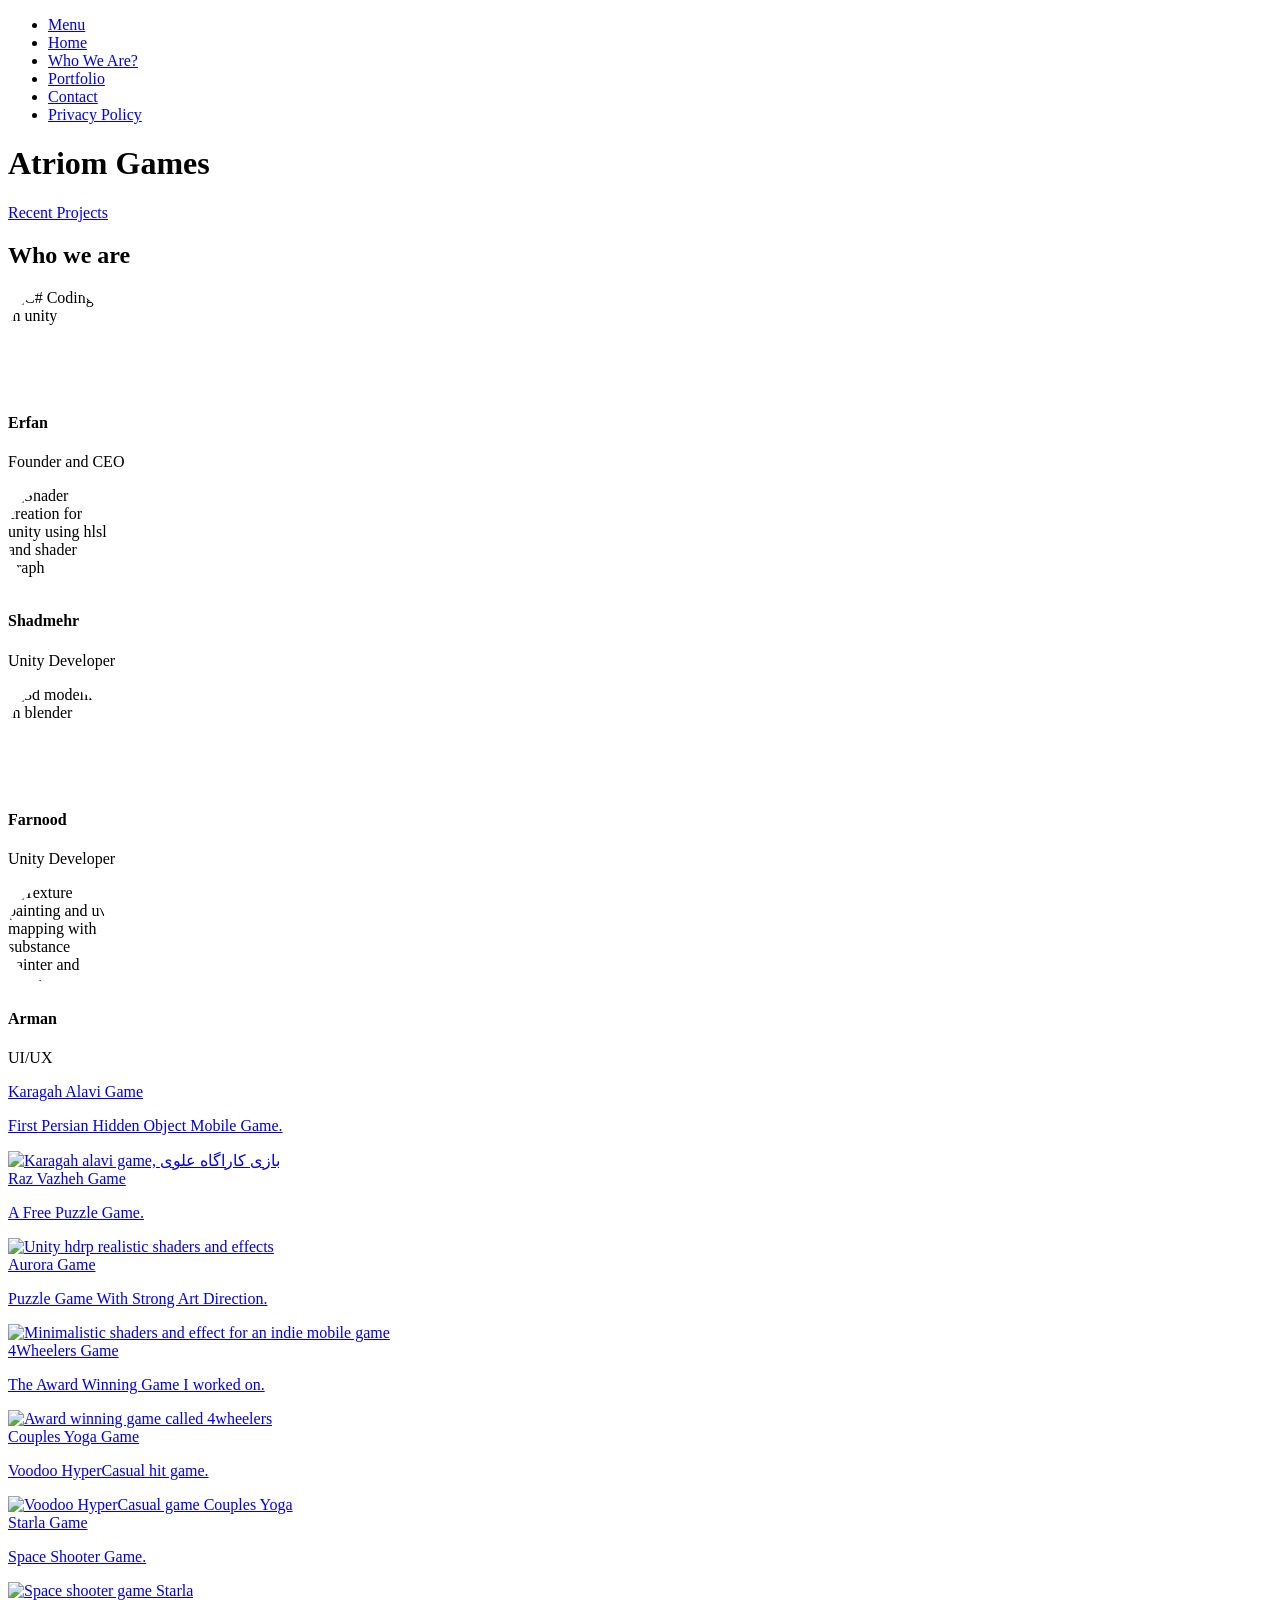
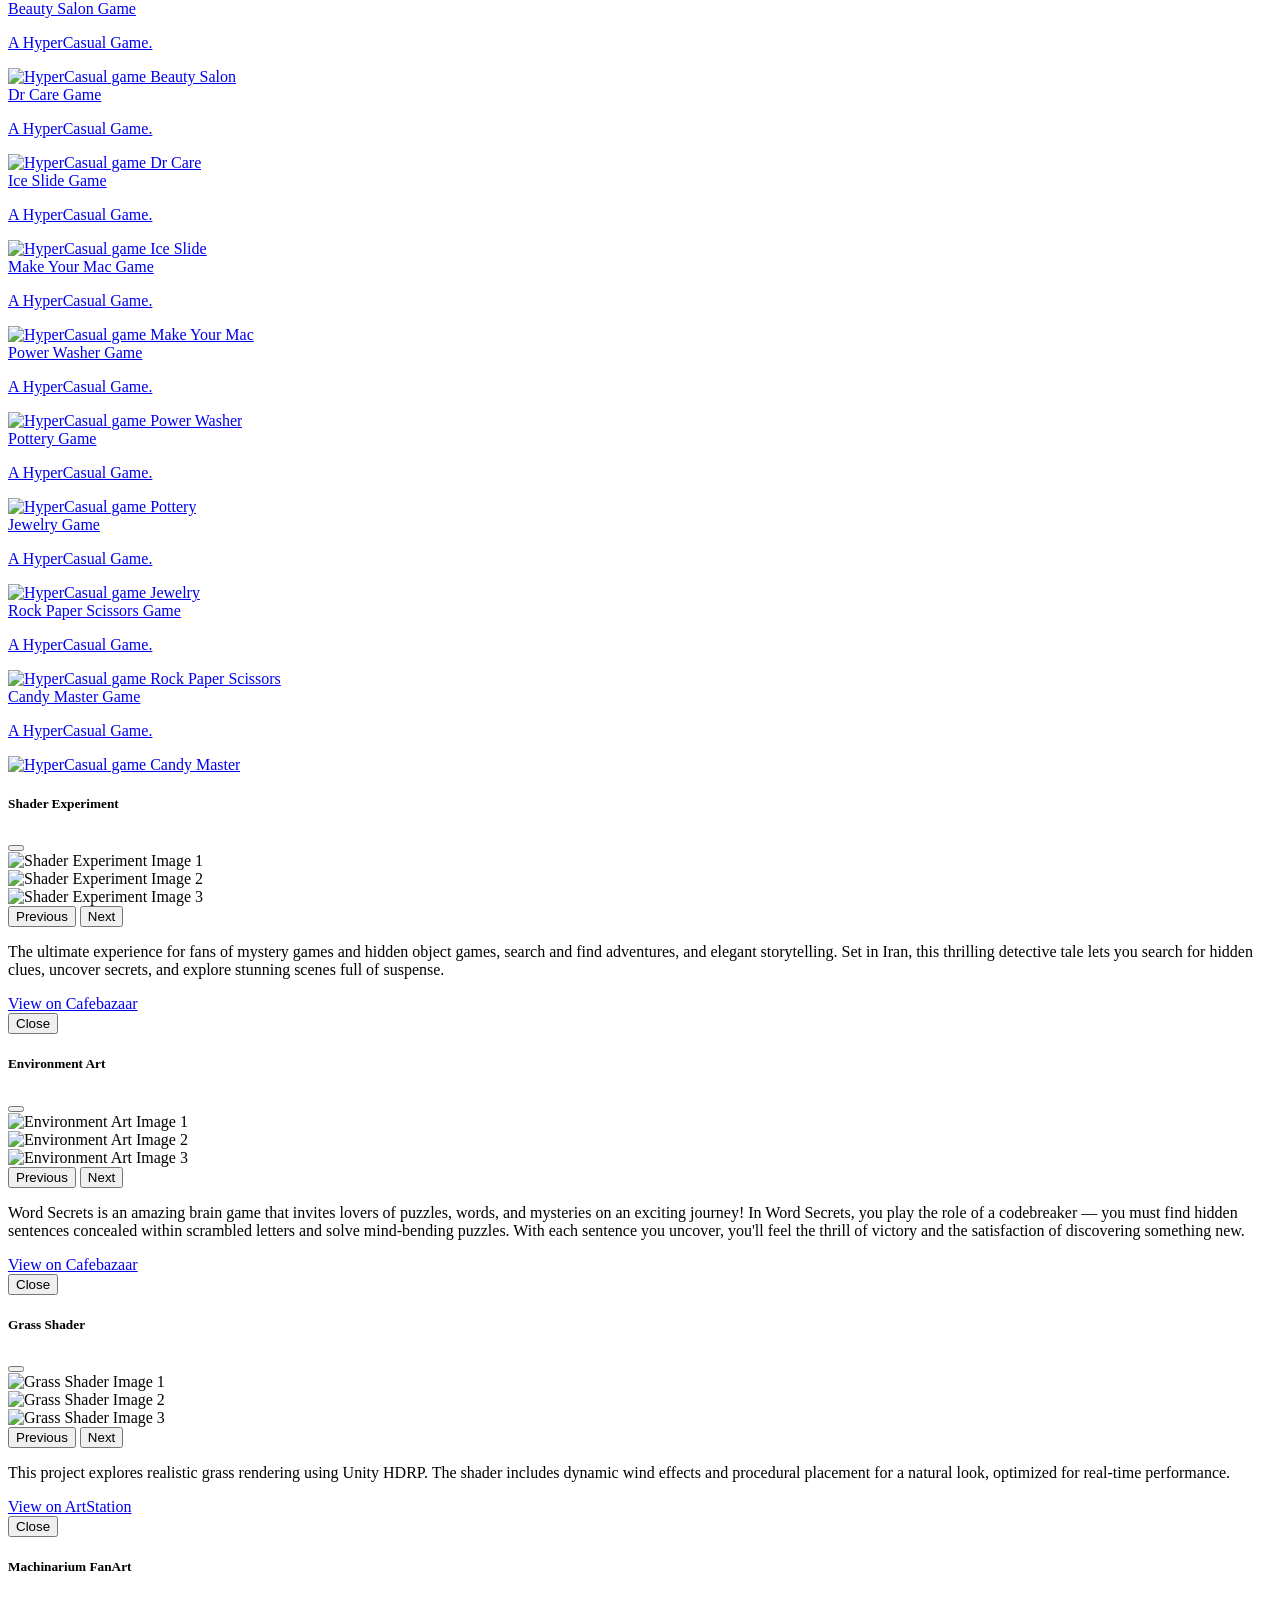
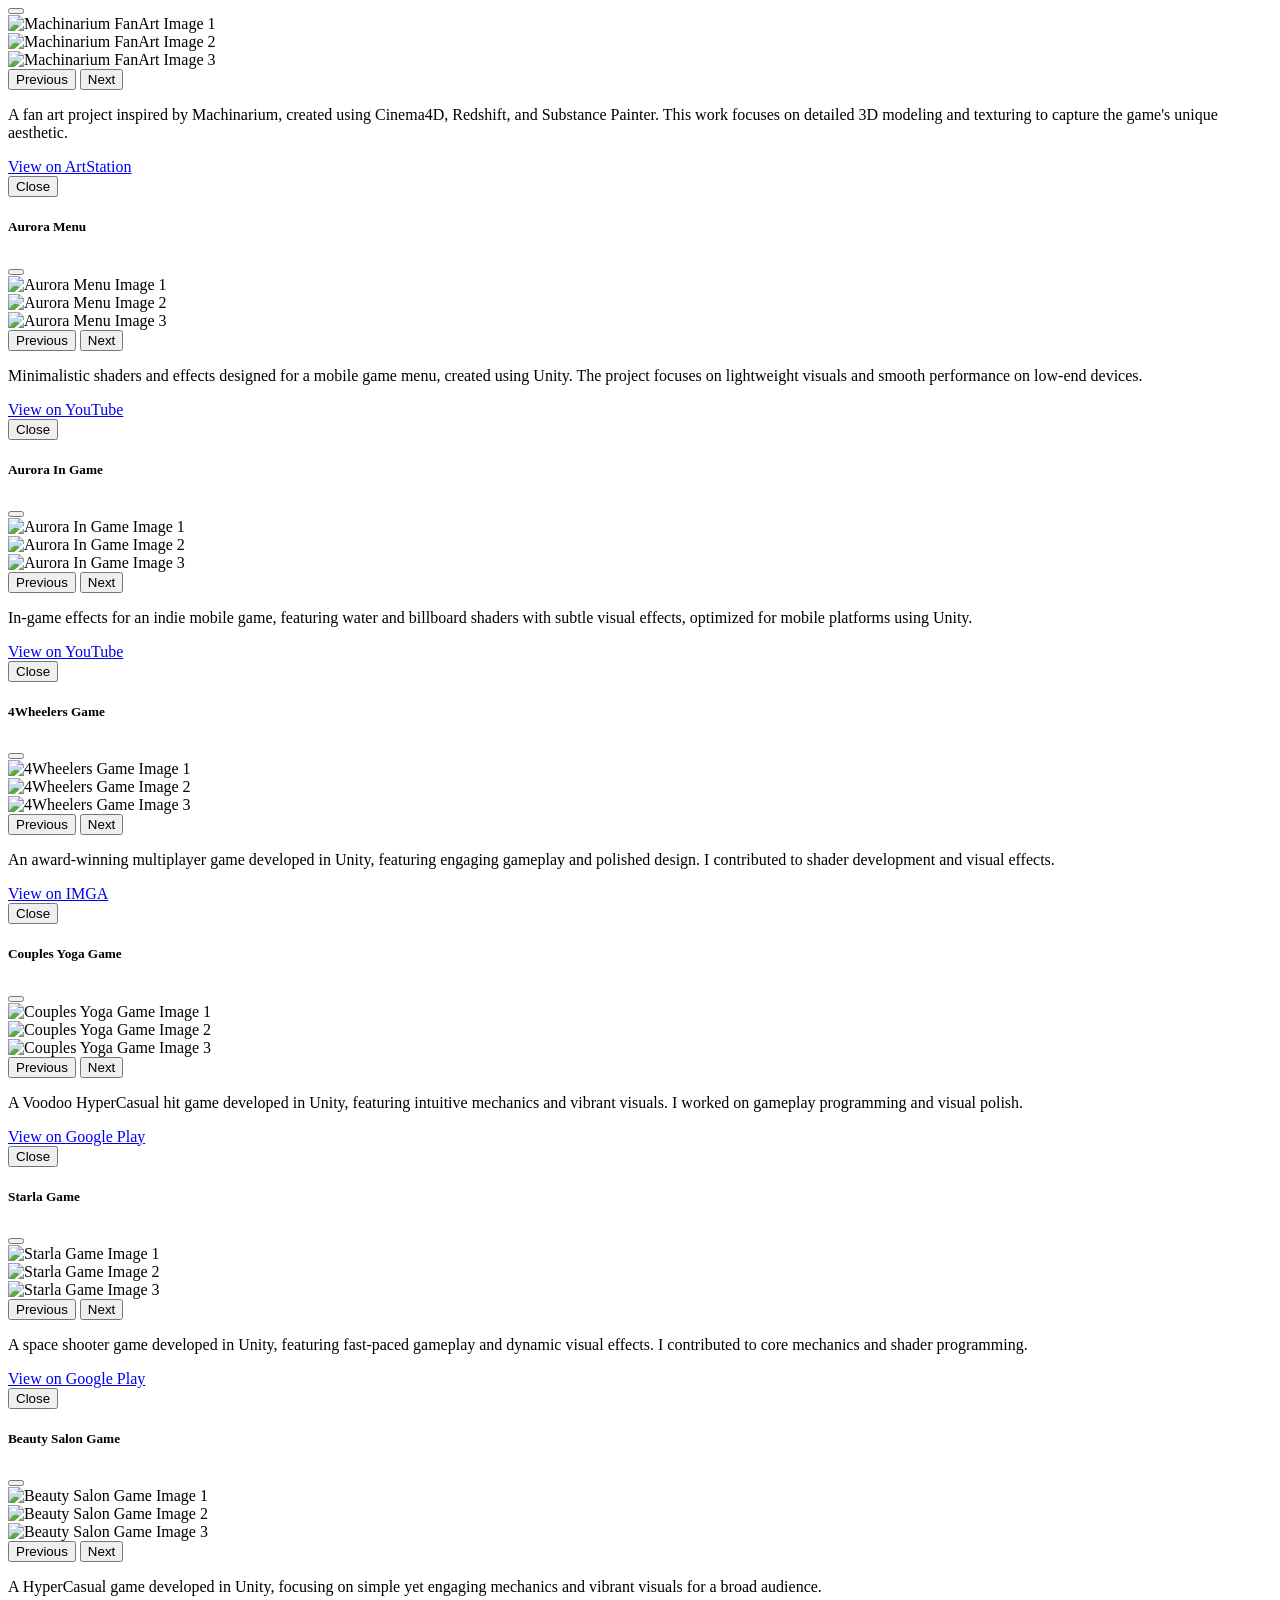
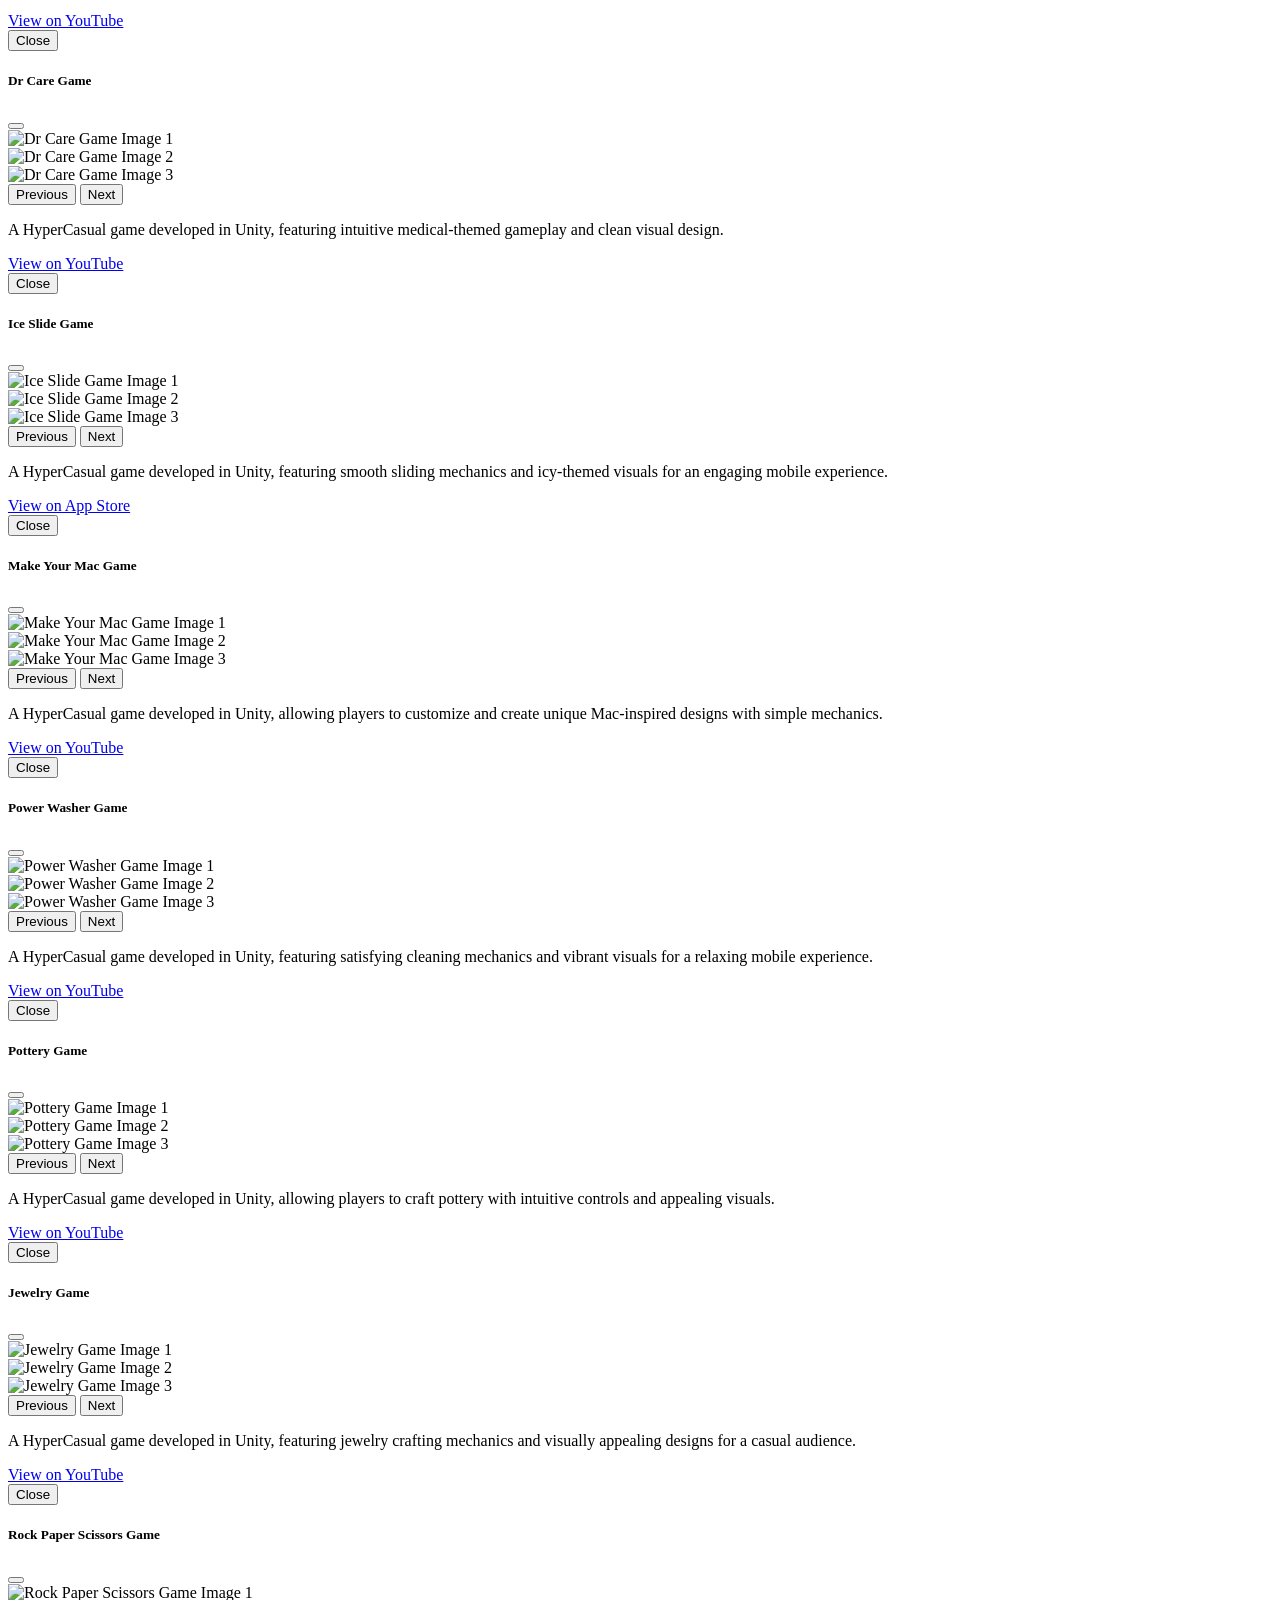
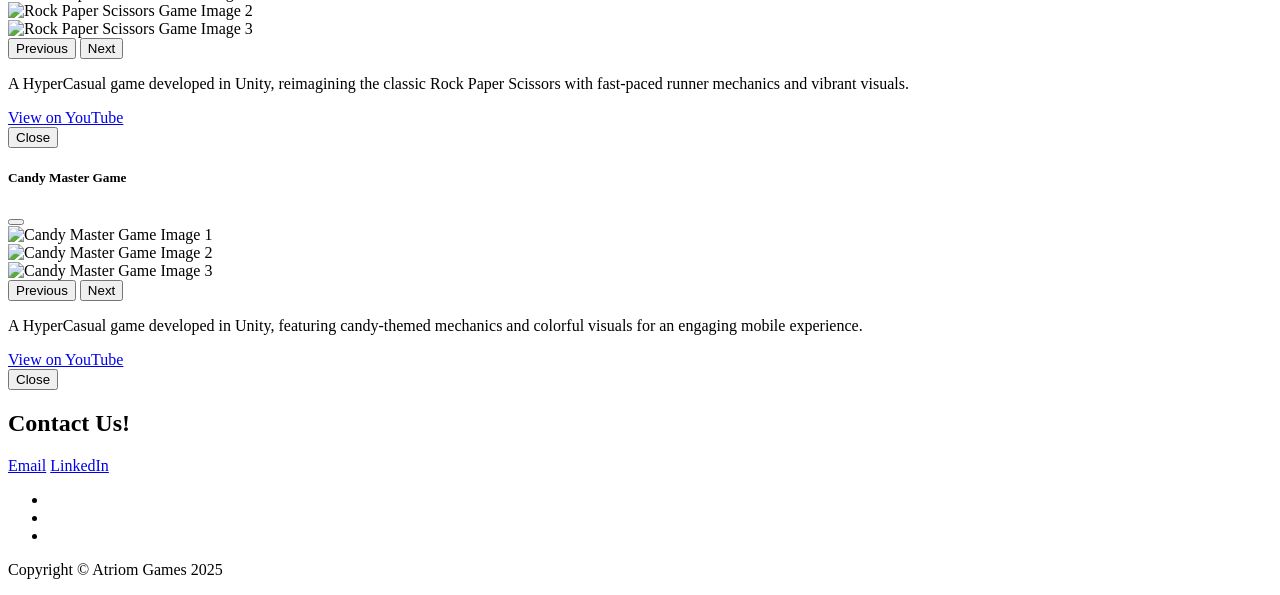
==== commit 35510051: "Update index.html" ====
--- a/index.html
+++ b/index.html
@@ -399,7 +399,7 @@
                             concealed within scrambled letters and solve mind-bending puzzles. With each sentence you
                             uncover, you'll feel the thrill of victory and the satisfaction of discovering something
                             new. </p>
-                        <a href="https://cafebazaar.ir/app/com.Razhia.Razhe" target="_blank" rel="noopener noreferrer"
+                        <a href="https://cafebazaar.ir/app/com.Atriom.Razhe" target="_blank" rel="noopener noreferrer"
                             class="btn btn-primary">View on Cafebazaar</a>
                     </div>
                     <div class="modal-footer">
@@ -1167,8 +1167,8 @@
     <section class="content-section bg-tertiary text-white" id="contact">
         <div class="container px-4 px-lg-5 text-center">
             <h2 class="mb-4">Contact Us!</h2>
-            <a class="btn btn-xl btn-light me-4" href="mailto:razhiagames@gmail.com">Email</a>
-            <a class="btn btn-xl btn-dark" href="https://www.linkedin.com/company/razhia-games/">LinkedIn</a>
+            <a class="btn btn-xl btn-light me-4" href="mailto:Atriomgames@gmail.com">Email</a>
+            <a class="btn btn-xl btn-dark" href="https://www.linkedin.com/company/Atriom-games/">LinkedIn</a>
         </div>
     </section>
     <section class="bg-dark" id="etc">
@@ -1176,21 +1176,21 @@
             <div class="container px-4 px-lg-5">
                 <ul class="list-inline mb-5">
                     <li class="list-inline-item">
-                        <a class="social-link rounded-circle text-white mr-3" href="https://x.com/RazhiaGames/"><i
+                        <a class="social-link rounded-circle text-white mr-3" href="https://x.com/AtriomGames/"><i
                                 class="icon-social-twitter"></i></a>
                     </li>
                     <li class="list-inline-item">
-                        <a class="social-link rounded-circle text-white mr-3" href="https://github.com/RazhiaGames/"><i
+                        <a class="social-link rounded-circle text-white mr-3" href="https://github.com/AtriomGames/"><i
                                 class="icon-social-github"></i></a>
                     </li>
                     <li class="list-inline-item">
                         <a class="social-link rounded-circle text-white"
-                            href="https://www.linkedin.com/company/razhia-games/"><i
+                            href="https://www.linkedin.com/company/Atriom-games/"><i
                                 class="icon-social-linkedin"></i></a>
                     </li>
 
                 </ul>
-                <p class="text-muted small mb-0">Copyright © Razhia Games 2025</p>
+                <p class="text-muted small mb-0">Copyright © Atriom Games 2025</p>
             </div>
         </footer>
         <a class="scroll-to-top rounded" href="#page-top"><i class="fas fa-angle-up"></i></a>
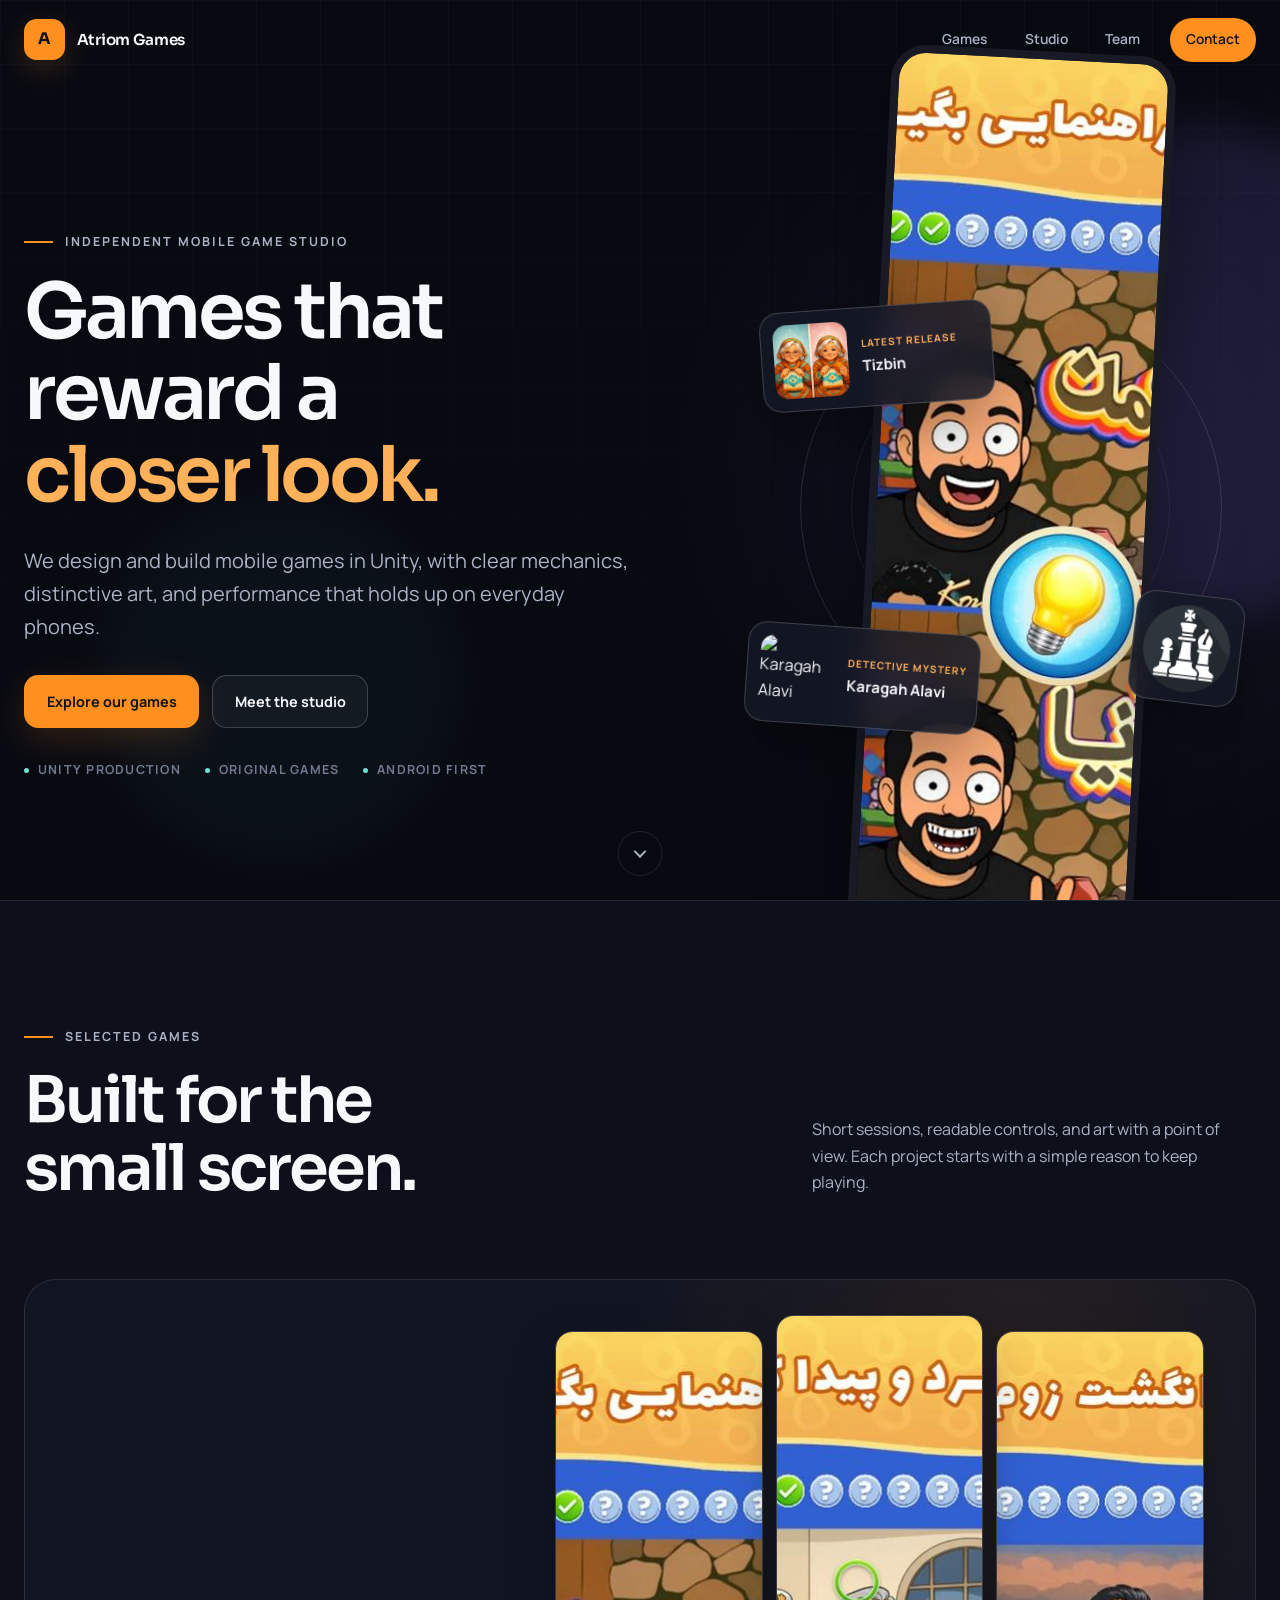
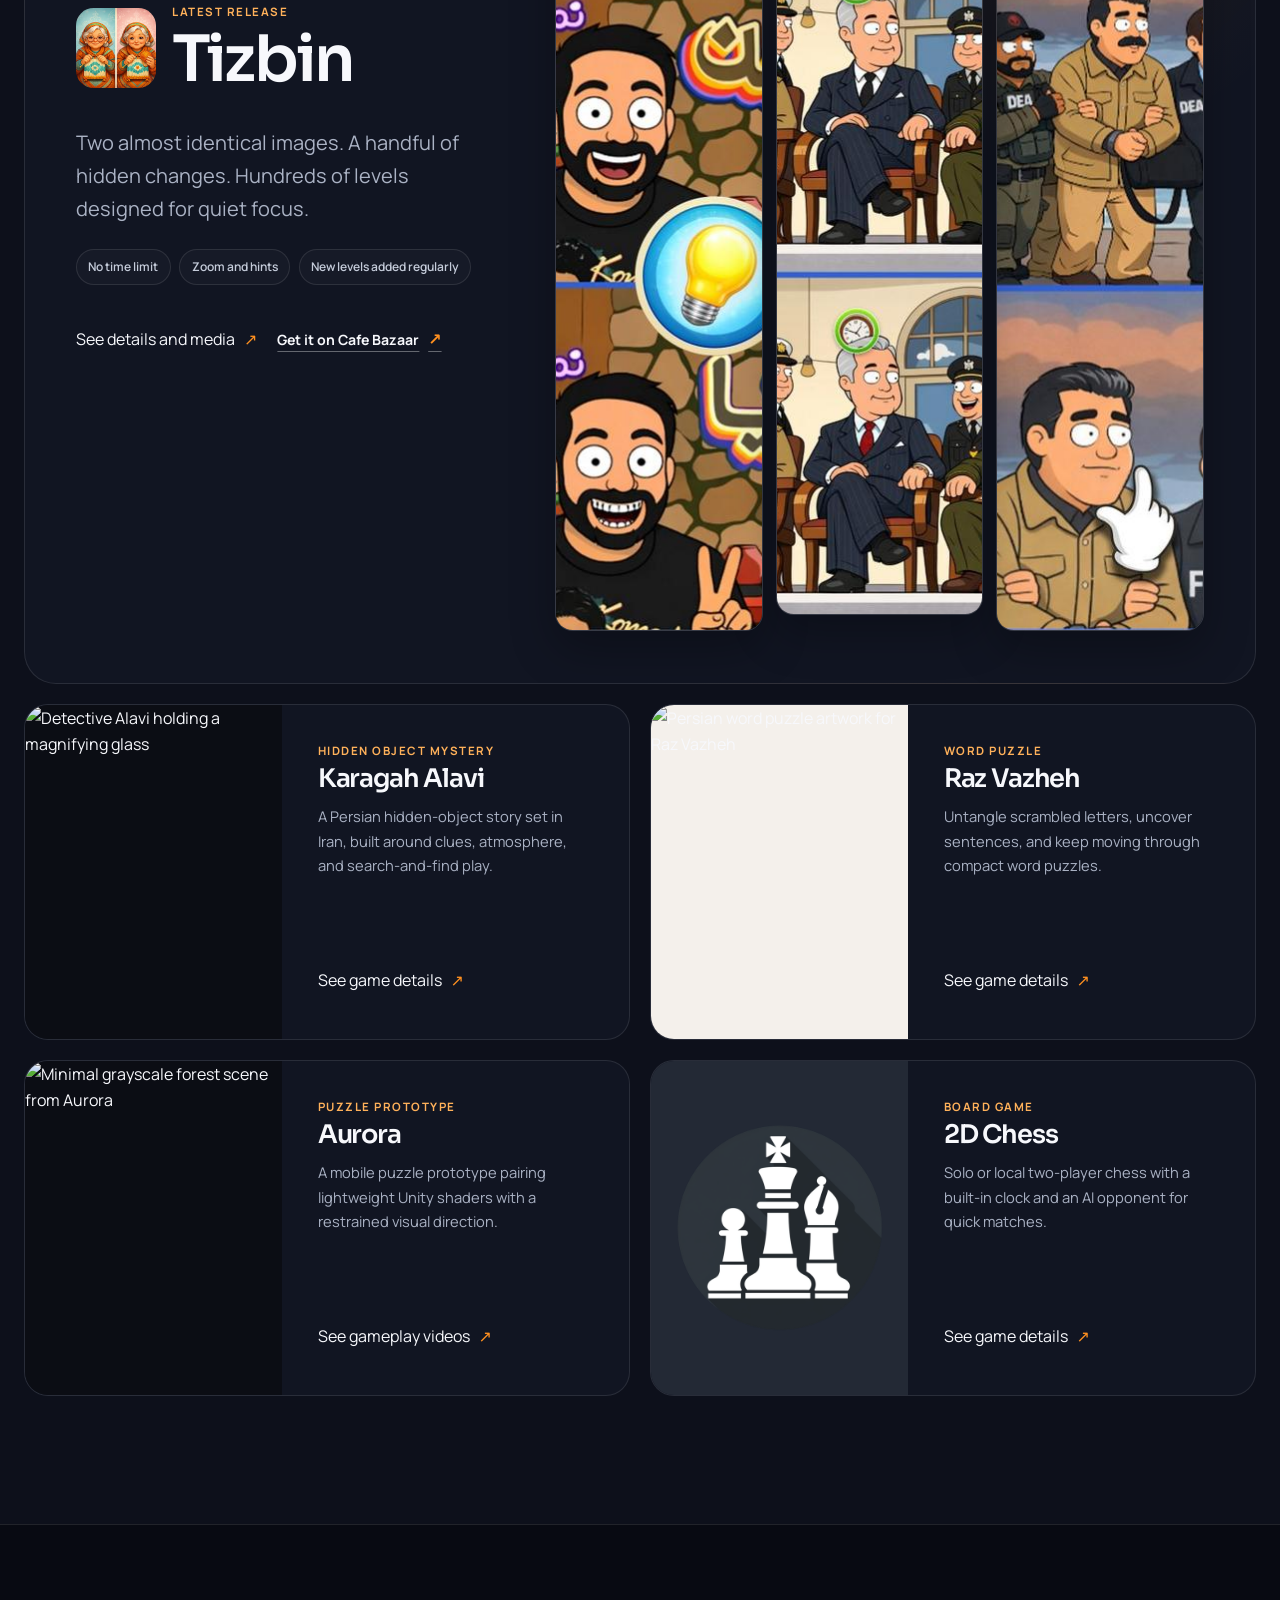
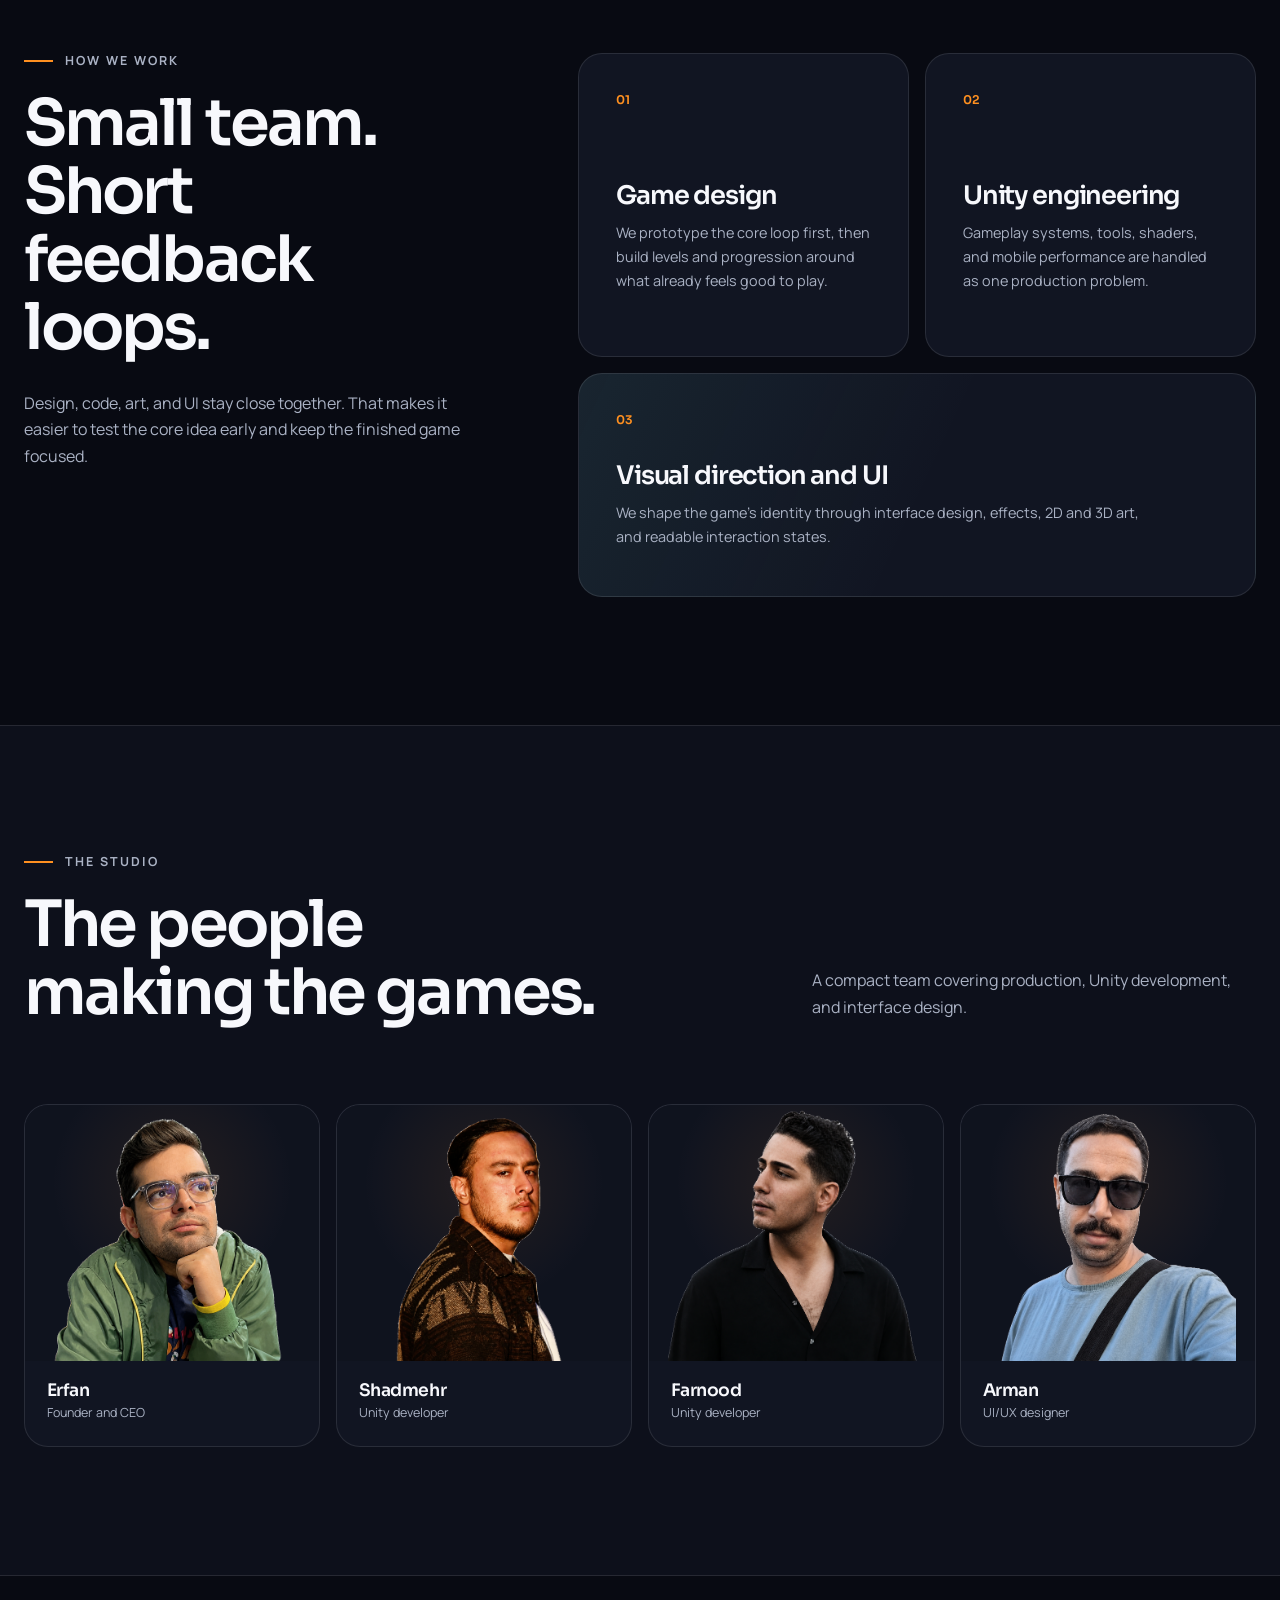
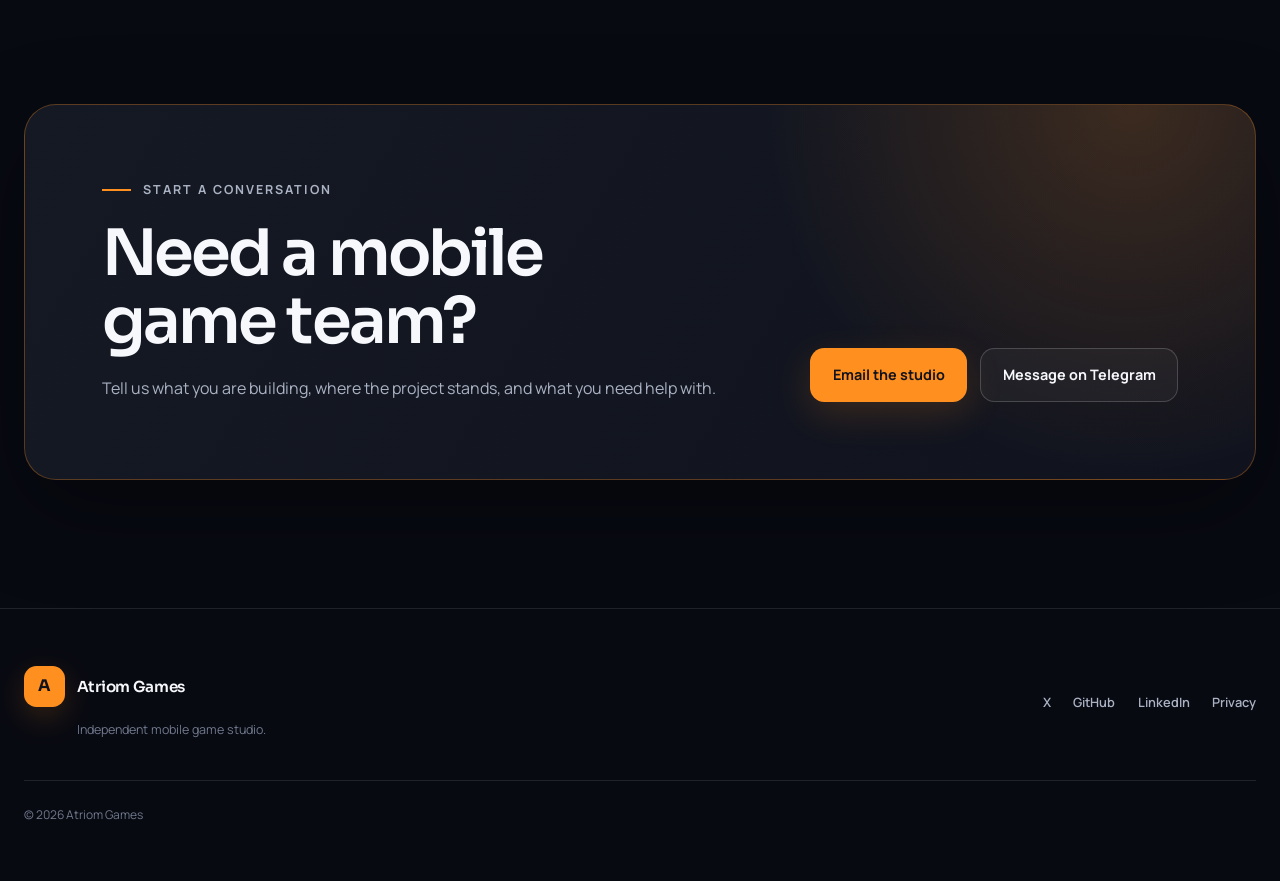
==== commit e6b086d3: "new" ====
--- a/index.html
+++ b/index.html
@@ -1,8 +1,37 @@
-<!DOCTYPE html>
+<!doctype html>
 <html lang="en">
 
 <head>
-    <!-- Google tag (gtag.js) -->
+    <meta charset="utf-8">
+    <meta name="viewport" content="width=device-width, initial-scale=1">
+    <meta name="description"
+        content="Atriom Games is an independent mobile game studio creating puzzle games, original worlds, and polished Unity experiences.">
+    <meta name="author" content="Atriom Games">
+    <meta name="theme-color" content="#080a12">
+    <meta property="og:type" content="website">
+    <meta property="og:url" content="https://www.atriomstudio.ir/">
+    <meta property="og:title" content="Atriom Games | Independent mobile game studio">
+    <meta property="og:description"
+        content="Original mobile games with clear mechanics, distinctive art, and careful Unity production.">
+    <meta property="og:image" content="https://www.atriomstudio.ir/assets/img/og-atriom-games-orange.png">
+    <meta property="og:image:width" content="1731">
+    <meta property="og:image:height" content="909">
+    <meta property="og:image:alt" content="Atriom Games — Games that reward a closer look.">
+    <meta name="twitter:card" content="summary_large_image">
+    <meta name="twitter:title" content="Atriom Games | Independent mobile game studio">
+    <meta name="twitter:description"
+        content="Original mobile games with clear mechanics, distinctive art, and careful Unity production.">
+    <meta name="twitter:image" content="https://www.atriomstudio.ir/assets/img/og-atriom-games-orange.png">
+    <meta name="twitter:image:alt" content="Atriom Games — Games that reward a closer look.">
+    <title>Atriom Games | Independent mobile game studio</title>
+    <link rel="icon" type="image/x-icon" href="assets/favicon.ico">
+    <link rel="preconnect" href="https://fonts.googleapis.com">
+    <link rel="preconnect" href="https://fonts.gstatic.com" crossorigin>
+    <link href="https://fonts.googleapis.com/css2?family=Manrope:wght@400;500;600;700&family=Sora:wght@500;600;700&display=swap"
+        rel="stylesheet">
+    <script>document.documentElement.classList.add('js');</script>
+    <link href="css/site.css?v=3" rel="stylesheet">
+
     <script async src="https://www.googletagmanager.com/gtag/js?id=G-Q4NVD2011E"></script>
     <script>
         window.dataLayer = window.dataLayer || [];
@@ -10,1193 +39,319 @@
         gtag('js', new Date());
         gtag('config', 'G-Q4NVD2011E');
     </script>
-
-    <meta charset="utf-8" />
-    <meta name="viewport" content="width=device-width, initial-scale=1, shrink-to-fit=no" />
-    <meta name="description" content="Atriom Games" />
-    <meta name="author" content="Atriom Games" />
-    <title>Atriom Games</title>
-    <link rel="icon" type="image/x-icon" href="assets/favicon.ico" />
-    <script src="https://use.fontawesome.com/releases/v6.3.0/js/all.js" crossorigin="anonymous"></script>
-    <link href="https://cdnjs.cloudflare.com/ajax/libs/simple-line-icons/2.5.5/css/simple-line-icons.min.css"
-        rel="stylesheet" />
-    <link href="https://fonts.googleapis.com/css?family=Source+Sans+Pro:300,400,700,300italic,400italic,700italic"
-        rel="stylesheet" type="text/css" />
-    <link href="css/styles.css" rel="stylesheet" />
-    <!-- Inline CSS for circular image masking and ensuring project items are visible -->
-    <style>
-        .service-icon {
-            display: inline-block;
-            width: 100px;
-            height: 100px;
-            overflow: hidden;
-            border-radius: 50%;
-        }
-
-        .service-icon img {
-            width: 100%;
-            height: 100%;
-            object-fit: cover;
-        }
-
-        .project-item {
-            display: block !important;
-        }
-    </style>
 </head>
 
-<body id="page-top">
-    <a class="menu-toggle rounded" href="#"><i class="fas fa-bars"></i></a>
-    <nav id="sidebar-wrapper">
-        <ul class="sidebar-nav">
-            <li class="sidebar-brand"><a href="#page-top">Menu</a></li>
-            <li class="sidebar-nav-item"><a href="#page-top">Home</a></li>
-            <li class="sidebar-nav-item"><a href="#services">Who We Are?</a></li>
-            <li class="sidebar-nav-item"><a href="#portfolio">Portfolio</a></li>
-            <!-- <li class="sidebar-nav-item"><a href="#about">About</a></li> -->
-            <li class="sidebar-nav-item"><a href="#contact">Contact</a></li>
-            <li class="sidebar-nav-item"><a href="privacy-policy.html" target="_blank" rel="noopener noreferrer">Privacy
-                    Policy</a></li>
-        </ul>
-    </nav>
-    <header class="masthead d-flex align-items-center">
-        <div class="container px-4 px-lg-5 text-center">
-            <h1 class="mb-1">Atriom Games</h1>
-            <h3 class="mb-5"><em></em></h3>
-            <a class="btn btn-primary btn-xl" href="#portfolio">Recent Projects</a>
+<body>
+    <a class="skip-link" href="#main-content">Skip to content</a>
+
+    <header class="site-header" data-header>
+        <div class="shell header-inner">
+            <a class="brand" href="#home" aria-label="Atriom Games home">
+                <span class="brand-mark" aria-hidden="true">A</span>
+                <span>Atriom Games</span>
+            </a>
+
+            <button class="nav-toggle" type="button" aria-expanded="false" aria-controls="site-nav"
+                aria-label="Open navigation" data-nav-toggle>
+                <span></span>
+                <span></span>
+            </button>
+
+            <nav class="site-nav" id="site-nav" aria-label="Primary navigation" data-nav>
+                <a href="#games">Games</a>
+                <a href="#studio">Studio</a>
+                <a href="#team">Team</a>
+                <a class="nav-cta" href="#contact">Contact</a>
+            </nav>
         </div>
     </header>
-    <section class="content-section bg-tertiary text-white text-center" id="services">
-        <div class="container px-4 px-lg-5">
-            <div class="content-section-heading">
-                <h2 class="mb-5">Who we are</h2>
-            </div>
-            <div class="row gx-4 gx-lg-5">
-                <!-- Coding -->
-                <div class="col-lg-3 col-md-6 mb-5 mb-lg-0">
-                    <span class="service-icon rounded-circle mx-auto mb-3">
-                        <img class="img-fluid" src="assets/img/Erfan.png" alt="C# Coding in unity" />
-                    </span>
-                    <h4><strong>Erfan</strong></h4>
-                    <p class="text-faded mb-0">Founder and CEO</p>
-                </div>
-                <!-- Shader Magic -->
-                <div class="col-lg-3 col-md-6 mb-5 mb-lg-0">
-                    <span class="service-icon rounded-circle mx-auto mb-3">
-                        <img class="img-fluid" src="assets/img/Shadmehr.png"
-                            alt="Shader creation for unity using hlsl and shader graph" />
-                    </span>
-                    <h4><strong>Shadmehr</strong></h4>
-                    <p class="text-faded mb-0">Unity Developer</p>
-                </div>
-                <!-- 3D Modeling -->
-                <div class="col-lg-3 col-md-6 mb-5 mb-md-0">
-                    <span class="service-icon rounded-circle mx-auto mb-3">
-                        <img class="img-fluid" src="assets/img/Farnood.png" alt="3d modeling in blender" />
-                    </span>
-                    <h4><strong>Farnood</strong></h4>
-                    <p class="text-faded mb-0">Unity Developer</p>
-                </div>
-                <!-- Texturing -->
-                <div class="col-lg-3 col-md-6">
-                    <span class="service-icon rounded-circle mx-auto mb-3">
-                        <img class="img-fluid" src="assets/img/Arman.png"
-                            alt="Texture painting and uv mapping with substance painter and maya" />
-                    </span>
-                    <h4><strong>Arman</strong></h4>
-                    <p class="text-faded mb-0">UI/UX</p>
-                </div>
-                <!-- Decorative elements -->
-                <span class="black-circle"></span>
-                <span class="black-circle"></span>
-                <span class="black-circle"></span>
-                <span class="black-circle"></span>
+
+    <main id="main-content">
+        <section class="hero" id="home">
+            <div class="hero-glow hero-glow-one" aria-hidden="true"></div>
+            <div class="hero-glow hero-glow-two" aria-hidden="true"></div>
+            <div class="shell hero-grid">
+                <div class="hero-copy reveal">
+                    <p class="eyebrow"><span></span> Independent mobile game studio</p>
+                    <h1>Games that reward a <em>closer look.</em></h1>
+                    <p class="hero-lede">We design and build mobile games in Unity, with clear mechanics, distinctive
+                        art, and performance that holds up on everyday phones.</p>
+                    <div class="hero-actions">
+                        <a class="button button-primary" href="#games">Explore our games</a>
+                        <a class="button button-secondary" href="#studio">Meet the studio</a>
+                    </div>
+                    <ul class="hero-notes" aria-label="Studio focus">
+                        <li>Unity production</li>
+                        <li>Original games</li>
+                        <li>Android first</li>
+                    </ul>
+                </div>
+
+                <div class="hero-art reveal" aria-label="Artwork from Tizbin, Karagah Alavi, and 2D Chess">
+                    <div class="hero-art-ring" aria-hidden="true"></div>
+                    <div class="hero-phone">
+                        <img src="assets/img/tizbin-1.webp" width="512" height="900"
+                            alt="A Tizbin level with two illustrated scenes to compare">
+                    </div>
+                    <div class="hero-game-card hero-game-card-main">
+                        <img src="assets/img/tizbin-icon.png" width="512" height="512"
+                            alt="Tizbin game icon showing two similar illustrated characters">
+                        <span><strong>Latest release</strong>Tizbin</span>
+                    </div>
+                    <div class="hero-game-card hero-game-card-karagah">
+                        <img src="assets/img/portfolio-5.jpg" width="256" height="256"
+                            alt="Karagah Alavi game icon">
+                        <span><strong>Detective mystery</strong>Karagah Alavi</span>
+                    </div>
+                    <div class="hero-game-card hero-game-card-small" aria-hidden="true">
+                        <img src="assets/img/two-player-chess-icon.png" width="512" height="512" alt="">
+                    </div>
+                </div>
+            </div>
+            <a class="scroll-cue" href="#games" aria-label="Scroll to games"><span aria-hidden="true"></span></a>
+        </section>
+
+        <section class="games section" id="games">
+            <div class="shell">
+                <div class="section-heading reveal">
+                    <div>
+                        <p class="eyebrow"><span></span> Selected games</p>
+                        <h2>Built for the small screen.</h2>
+                    </div>
+                    <p>Short sessions, readable controls, and art with a point of view. Each project starts with a
+                        simple reason to keep playing.</p>
+                </div>
+
+                <article class="featured-game reveal">
+                    <div class="featured-copy">
+                        <div class="game-title-row">
+                            <img src="assets/img/tizbin-icon.png" width="512" height="512" alt="Tizbin app icon">
+                            <div>
+                                <p class="game-label">Latest release</p>
+                                <h3>Tizbin</h3>
+                            </div>
+                        </div>
+                        <p class="featured-lede">Two almost identical images. A handful of hidden changes. Hundreds of
+                            levels designed for quiet focus.</p>
+                        <ul class="feature-list">
+                            <li>No time limit</li>
+                            <li>Zoom and hints</li>
+                            <li>New levels added regularly</li>
+                        </ul>
+                        <div class="featured-links">
+                            <button class="text-link game-detail-button" type="button" data-game-dialog="tizbin">See
+                                details and media <span aria-hidden="true">↗</span></button>
+                            <a class="text-link" href="https://cafebazaar.ir/app/com.Atriom.DifferenceMystery"
+                                target="_blank" rel="noopener noreferrer">Get it on Cafe Bazaar <span
+                                    aria-hidden="true">↗</span></a>
+                        </div>
+                    </div>
+                    <div class="tizbin-gallery" aria-label="Tizbin screenshots">
+                        <img src="assets/img/tizbin-1.webp" width="512" height="900"
+                            alt="Tizbin comparison puzzle featuring two cartoon characters">
+                        <img src="assets/img/tizbin-2.webp" width="512" height="900" loading="lazy"
+                            alt="A second illustrated find-the-difference level in Tizbin">
+                        <img src="assets/img/tizbin-3.webp" width="512" height="900" loading="lazy"
+                            alt="Another Tizbin puzzle with paired illustrations">
+                    </div>
+                </article>
+
+                <div class="game-grid">
+                    <article class="game-card reveal">
+                        <div class="game-card-media game-card-media-square">
+                            <img src="assets/img/portfolio-5.jpg" width="256" height="256" loading="lazy"
+                                alt="Detective Alavi holding a magnifying glass">
+                        </div>
+                        <div class="game-card-copy">
+                            <p class="game-label">Hidden object mystery</p>
+                            <h3>Karagah Alavi</h3>
+                            <p>A Persian hidden-object story set in Iran, built around clues, atmosphere, and
+                                search-and-find play.</p>
+                            <button class="text-link game-detail-button" type="button" data-game-dialog="karagah">See
+                                game details <span aria-hidden="true">↗</span></button>
+                        </div>
+                    </article>
+
+                    <article class="game-card reveal">
+                        <div class="game-card-media game-card-media-square light-media">
+                            <img src="assets/img/Cryptogram-Icon.png" width="2048" height="2048" loading="lazy"
+                                alt="Persian word puzzle artwork for Raz Vazheh">
+                        </div>
+                        <div class="game-card-copy">
+                            <p class="game-label">Word puzzle</p>
+                            <h3>Raz Vazheh</h3>
+                            <p>Untangle scrambled letters, uncover sentences, and keep moving through compact word
+                                puzzles.</p>
+                            <button class="text-link game-detail-button" type="button" data-game-dialog="raz-vazheh">See
+                                game details <span aria-hidden="true">↗</span></button>
+                        </div>
+                    </article>
+
+                    <article class="game-card reveal">
+                        <div class="game-card-media game-card-media-wide">
+                            <img src="assets/img/portfolio-1.jpg" width="508" height="339" loading="lazy"
+                                alt="Minimal grayscale forest scene from Aurora">
+                        </div>
+                        <div class="game-card-copy">
+                            <p class="game-label">Puzzle prototype</p>
+                            <h3>Aurora</h3>
+                            <p>A mobile puzzle prototype pairing lightweight Unity shaders with a restrained visual
+                                direction.</p>
+                            <button class="text-link game-detail-button" type="button" data-game-dialog="aurora">See
+                                gameplay videos <span aria-hidden="true">↗</span></button>
+                        </div>
+                    </article>
+
+                    <article class="game-card reveal">
+                        <div class="game-card-media game-card-media-square chess-media">
+                            <img src="assets/img/two-player-chess-icon.png" width="512" height="512" loading="lazy"
+                                alt="2D Chess icon with white chess pieces on a dark circle">
+                        </div>
+                        <div class="game-card-copy">
+                            <p class="game-label">Board game</p>
+                            <h3>2D Chess</h3>
+                            <p>Solo or local two-player chess with a built-in clock and an AI opponent for quick
+                                matches.</p>
+                            <button class="text-link game-detail-button" type="button" data-game-dialog="chess">See
+                                game details <span aria-hidden="true">↗</span></button>
+                        </div>
+                    </article>
+                </div>
+            </div>
+        </section>
+
+        <section class="studio section" id="studio">
+            <div class="shell studio-grid">
+                <div class="studio-intro reveal">
+                    <p class="eyebrow"><span></span> How we work</p>
+                    <h2>Small team.<br>Short feedback loops.</h2>
+                    <p>Design, code, art, and UI stay close together. That makes it easier to test the core idea early
+                        and keep the finished game focused.</p>
+                </div>
+
+                <div class="capability-grid">
+                    <article class="capability-card reveal">
+                        <span class="capability-number">01</span>
+                        <h3>Game design</h3>
+                        <p>We prototype the core loop first, then build levels and progression around what already feels
+                            good to play.</p>
+                    </article>
+                    <article class="capability-card reveal">
+                        <span class="capability-number">02</span>
+                        <h3>Unity engineering</h3>
+                        <p>Gameplay systems, tools, shaders, and mobile performance are handled as one production
+                            problem.</p>
+                    </article>
+                    <article class="capability-card capability-card-wide reveal">
+                        <span class="capability-number">03</span>
+                        <h3>Visual direction and UI</h3>
+                        <p>We shape the game's identity through interface design, effects, 2D and 3D art, and readable
+                            interaction states.</p>
+                    </article>
+                </div>
+            </div>
+        </section>
+
+        <section class="team section" id="team">
+            <div class="shell">
+                <div class="section-heading reveal">
+                    <div>
+                        <p class="eyebrow"><span></span> The studio</p>
+                        <h2>The people making the games.</h2>
+                    </div>
+                    <p>A compact team covering production, Unity development, and interface design.</p>
+                </div>
+
+                <div class="team-grid">
+                    <article class="team-card reveal">
+                        <img src="assets/img/Erfan-enhanced.png" width="1254" height="1254" loading="lazy"
+                            alt="Portrait of Erfan">
+                        <div><h3>Erfan</h3><p>Founder and CEO</p></div>
+                    </article>
+                    <article class="team-card reveal">
+                        <img src="assets/img/Shadmehr-enhanced.png" width="1254" height="1254" loading="lazy"
+                            alt="Portrait of Shadmehr">
+                        <div><h3>Shadmehr</h3><p>Unity developer</p></div>
+                    </article>
+                    <article class="team-card reveal">
+                        <img src="assets/img/Farnood-enhanced.png" width="1254" height="1254" loading="lazy"
+                            alt="Portrait of Farnood">
+                        <div><h3>Farnood</h3><p>Unity developer</p></div>
+                    </article>
+                    <article class="team-card reveal">
+                        <img src="assets/img/Arman-enhanced.png" width="1254" height="1254" loading="lazy"
+                            alt="Portrait of Arman">
+                        <div><h3>Arman</h3><p>UI/UX designer</p></div>
+                    </article>
+                </div>
+            </div>
+        </section>
+
+        <section class="contact section" id="contact">
+            <div class="shell">
+                <div class="contact-panel reveal">
+                    <div>
+                        <p class="eyebrow"><span></span> Start a conversation</p>
+                        <h2>Need a mobile game team?</h2>
+                        <p>Tell us what you are building, where the project stands, and what you need help with.</p>
+                    </div>
+                    <div class="contact-actions">
+                        <a class="button button-primary" href="mailto:erfan.sheikhhoseini@gmail.com">Email the studio</a>
+                        <a class="button button-secondary" href="https://t.me/Arteener" target="_blank"
+                            rel="noopener noreferrer">Message on Telegram</a>
+                    </div>
+                </div>
+            </div>
+        </section>
+    </main>
+
+    <dialog class="game-dialog" data-game-dialog-element aria-labelledby="game-dialog-title">
+        <div class="game-dialog-panel">
+            <button class="dialog-close" type="button" aria-label="Close game details" data-dialog-close>
+                <span aria-hidden="true"></span>
+                <span aria-hidden="true"></span>
+            </button>
+            <div class="game-dialog-grid">
+                <div class="game-dialog-media">
+                    <div class="dialog-video-grid" data-dialog-videos hidden></div>
+                    <div class="dialog-image-grid" data-dialog-images></div>
+                </div>
+                <div class="game-dialog-copy">
+                    <p class="game-label" data-dialog-label></p>
+                    <h2 id="game-dialog-title" data-dialog-title></h2>
+                    <p class="dialog-description" data-dialog-description></p>
+                    <ul class="dialog-feature-list" data-dialog-features></ul>
+                    <div class="dialog-actions">
+                        <a class="button button-primary" href="#" target="_blank" rel="noopener noreferrer"
+                            data-dialog-primary></a>
+                        <button class="button button-secondary" type="button" data-dialog-close>Close</button>
+                    </div>
+                </div>
             </div>
         </div>
-    </section>
-    <section class="portfolio-section bg-dark" id="portfolio">
-        <div class="container px-4 px-lg-5">
-            <div class="row gx-0">
-                <!-- Shader Experiment -->
-                <div id="Shader02" class="col-lg-3 project-item">
-                    <a class="portfolio-item" href="#" data-bs-toggle="modal" data-bs-target="#modalShader02">
-                        <div class="caption">
-                            <div class="caption-content">
-                                <div class="h2">Karagah Alavi Game</div>
-                                <p class="mb-0">First Persian Hidden Object Mobile Game.</p>
-                            </div>
-                        </div>
-                        <img class="img-fluid" src="assets/img/portfolio-5.jpg"
-                            alt="Karagah alavi game, بازی کاراگاه علوی" />
-                    </a>
-                </div>
-                <!-- Environment Art -->
-                <div id="EnvArt" class="col-lg-3 project-item">
-                    <a class="portfolio-item" href="#" data-bs-toggle="modal" data-bs-target="#modalEnvArt">
-                        <div class="caption">
-                            <div class="caption-content">
-                                <div class="h2">Raz Vazheh Game</div>
-                                <p class="mb-0">A Free Puzzle Game.</p>
-                            </div>
-                        </div>
-                        <img class="img-fluid" src="assets/img/Cryptogram-Icon.png"
-                            alt="Unity hdrp realistic shaders and effects" />
-                    </a>
-                </div>
-                <!-- Aurora Menu -->
-                <div id="Aurora1" class="col-lg-3 project-item">
-                    <a class="portfolio-item" href="#" data-bs-toggle="modal" data-bs-target="#modalAurora1">
-                        <div class="caption">
-                            <div class="caption-content">
-                                <div class="h2">Aurora Game</div>
-                                <p class="mb-0">Puzzle Game With Strong Art Direction.</p>
-                            </div>
-                        </div>
-                        <img class="img-fluid" src="assets/img/portfolio-1.jpg"
-                            alt="Minimalistic shaders and effect for an indie mobile game" />
-                    </a>
-                </div>
-                <!-- 4Wheelers Game -->
-                <div id="4Wheelers" class="col-lg-3 project-item">
-                    <a class="portfolio-item" href="#" data-bs-toggle="modal" data-bs-target="#modal4Wheelers">
-                        <div class="caption">
-                            <div class="caption-content">
-                                <div class="h2">4Wheelers Game</div>
-                                <p class="mb-0">The Award Winning Game I worked on.</p>
-                            </div>
-                        </div>
-                        <img class="img-fluid" src="assets/img/4Wheelers.webp"
-                            alt="Award winning game called 4wheelers" />
-                    </a>
-                </div>
-                <!-- Couples Yoga Game -->
-                <div id="CouplesYoga" class="col-lg-3 project-item">
-                    <a class="portfolio-item" href="#" data-bs-toggle="modal" data-bs-target="#modalCouplesYoga">
-                        <div class="caption">
-                            <div class="caption-content">
-                                <div class="h2">Couples Yoga Game</div>
-                                <p class="mb-0">Voodoo HyperCasual hit game.</p>
-                            </div>
-                        </div>
-                        <img class="img-fluid" src="assets/img/CouplesYoga.webp"
-                            alt="Voodoo HyperCasual game Couples Yoga" />
-                    </a>
-                </div>
-                <!-- Starla Game -->
-                <div id="Starla" class="col-lg-3 project-item">
-                    <a class="portfolio-item" href="#" data-bs-toggle="modal" data-bs-target="#modalStarla">
-                        <div class="caption">
-                            <div class="caption-content">
-                                <div class="h2">Starla Game</div>
-                                <p class="mb-0">Space Shooter Game.</p>
-                            </div>
-                        </div>
-                        <img class="img-fluid" src="assets/img/Starla.webp" alt="Space shooter game Starla" />
-                    </a>
-                </div>
-                <!-- Beauty Salon Game -->
-                <div id="BeautySalon" class="col-lg-3 project-item">
-                    <a class="portfolio-item" href="#" data-bs-toggle="modal" data-bs-target="#modalBeautySalon">
-                        <div class="caption">
-                            <div class="caption-content">
-                                <div class="h2">Beauty Salon Game</div>
-                                <p class="mb-0">A HyperCasual Game.</p>
-                            </div>
-                        </div>
-                        <img class="img-fluid" src="assets/img/BeatySalon V3.webp"
-                            alt="HyperCasual game Beauty Salon" />
-                    </a>
-                </div>
-                <!-- Dr Care Game -->
-                <div id="DrCare" class="col-lg-3 project-item">
-                    <a class="portfolio-item" href="#" data-bs-toggle="modal" data-bs-target="#modalDrCare">
-                        <div class="caption">
-                            <div class="caption-content">
-                                <div class="h2">Dr Care Game</div>
-                                <p class="mb-0">A HyperCasual Game.</p>
-                            </div>
-                        </div>
-                        <img class="img-fluid" src="assets/img/Dr-Care.webp" alt="HyperCasual game Dr Care" />
-                    </a>
-                </div>
-                <!-- Ice Slide Game -->
-                <div id="IceSlide" class="col-lg-3 project-item">
-                    <a class="portfolio-item" href="#" data-bs-toggle="modal" data-bs-target="#modalIceSlide">
-                        <div class="caption">
-                            <div class="caption-content">
-                                <div class="h2">Ice Slide Game</div>
-                                <p class="mb-0">A HyperCasual Game.</p>
-                            </div>
-                        </div>
-                        <img class="img-fluid" src="assets/img/IceSlide.webp" alt="HyperCasual game Ice Slide" />
-                    </a>
-                </div>
-                <!-- Make Your Mac Game -->
-                <div id="Ipear" class="col-lg-3 project-item">
-                    <a class="portfolio-item" href="#" data-bs-toggle="modal" data-bs-target="#modalIpear">
-                        <div class="caption">
-                            <div class="caption-content">
-                                <div class="h2">Make Your Mac Game</div>
-                                <p class="mb-0">A HyperCasual Game.</p>
-                            </div>
-                        </div>
-                        <img class="img-fluid" src="assets/img/Ipear.webp" alt="HyperCasual game Make Your Mac" />
-                    </a>
-                </div>
-                <!-- Power Washer Game -->
-                <div id="PowerWasher" class="col-lg-3 project-item">
-                    <a class="portfolio-item" href="#" data-bs-toggle="modal" data-bs-target="#modalPowerWasher">
-                        <div class="caption">
-                            <div class="caption-content">
-                                <div class="h2">Power Washer Game</div>
-                                <p class="mb-0">A HyperCasual Game.</p>
-                            </div>
-                        </div>
-                        <img class="img-fluid" src="assets/img/PowerWasher.webp" alt="HyperCasual game Power Washer" />
-                    </a>
-                </div>
-                <!-- Pottery Game -->
-                <div id="Pottery" class="col-lg-3 project-item">
-                    <a class="portfolio-item" href="#" data-bs-toggle="modal" data-bs-target="#modalPottery">
-                        <div class="caption">
-                            <div class="caption-content">
-                                <div class="h2">Pottery Game</div>
-                                <p class="mb-0">A HyperCasual Game.</p>
-                            </div>
-                        </div>
-                        <img class="img-fluid" src="assets/img/Pottery.webp" alt="HyperCasual game Pottery" />
-                    </a>
-                </div>
-                <!-- Jewelry Game -->
-                <div id="Jewelry" class="col-lg-3 project-item">
-                    <a class="portfolio-item" href="#" data-bs-toggle="modal" data-bs-target="#modalJewelry">
-                        <div class="caption">
-                            <div class="caption-content">
-                                <div class="h2">Jewelry Game</div>
-                                <p class="mb-0">A HyperCasual Game.</p>
-                            </div>
-                        </div>
-                        <img class="img-fluid" src="assets/img/Jewelry.webp" alt="HyperCasual game Jewelry" />
-                    </a>
-                </div>
-                <!-- Rock Paper Scissors Game -->
-                <div id="RPSRun" class="col-lg-3 project-item">
-                    <a class="portfolio-item" href="#" data-bs-toggle="modal" data-bs-target="#modalRPSRun">
-                        <div class="caption">
-                            <div class="caption-content">
-                                <div class="h2">Rock Paper Scissors Game</div>
-                                <p class="mb-0">A HyperCasual Game.</p>
-                            </div>
-                        </div>
-                        <img class="img-fluid" src="assets/img/RPS-Run.webp"
-                            alt="HyperCasual game Rock Paper Scissors" />
-                    </a>
-                </div>
-                <!-- Candy Master Game -->
-                <div id="CandyMaster" class="col-lg-3 project-item">
-                    <a class="portfolio-item" href="#" data-bs-toggle="modal" data-bs-target="#modalCandyMaster">
-                        <div class="caption">
-                            <div class="caption-content">
-                                <div class="h2">Candy Master Game</div>
-                                <p class="mb-0">A HyperCasual Game.</p>
-                            </div>
-                        </div>
-                        <img class="img-fluid" src="assets/img/CandyMaster.webp" alt="HyperCasual game Candy Master" />
-                    </a>
-                </div>
-            </div>
+    </dialog>
+
+    <footer class="site-footer">
+        <div class="shell footer-grid">
+            <div>
+                <a class="brand" href="#home" aria-label="Atriom Games home">
+                    <span class="brand-mark" aria-hidden="true">A</span>
+                    <span>Atriom Games</span>
+                </a>
+                <p>Independent mobile game studio.</p>
+            </div>
+            <nav class="footer-links" aria-label="Social links">
+                <a href="https://x.com/AtriomGames/" target="_blank" rel="noopener noreferrer">X</a>
+                <a href="https://github.com/AtriomGames/" target="_blank" rel="noopener noreferrer">GitHub</a>
+                <a href="https://www.linkedin.com/company/Atriom-games/" target="_blank"
+                    rel="noopener noreferrer">LinkedIn</a>
+                <a href="privacy-policy.html">Privacy</a>
+            </nav>
+            <p class="copyright">© 2026 Atriom Games</p>
         </div>
-
-        <!-- Modals -->
-        <!-- Modal for Karagah Alavi -->
-        <div class="modal fade" id="modalShader02" tabindex="-1" aria-labelledby="modalShader02Label"
-            aria-hidden="true">
-            <div class="modal-dialog modal-lg">
-                <div class="modal-content">
-                    <div class="modal-header">
-                        <h5 class="modal-title" id="modalShader02Label">Shader Experiment</h5>
-                        <button type="button" class="btn-close" data-bs-dismiss="modal" aria-label="Close"></button>
-                    </div>
-                    <div class="modal-body">
-                        <div id="carouselShader02" class="carousel slide" data-bs-ride="carousel">
-                            <div class="carousel-inner">
-                                <div class="carousel-item active">
-                                    <img src="assets/img/portfolio-5.jpg" class="d-block w-100"
-                                        alt="Shader Experiment Image 1">
-                                </div>
-                                <div class="carousel-item">
-                                    <img src="assets/img/shader02_additional1.jpg" class="d-block w-100"
-                                        alt="Shader Experiment Image 2">
-                                </div>
-                                <div class="carousel-item">
-                                    <img src="assets/img/shader02_additional2.jpg" class="d-block w-100"
-                                        alt="Shader Experiment Image 3">
-                                </div>
-                            </div>
-                            <button class="carousel-control-prev" type="button" data-bs-target="#carouselShader02"
-                                data-bs-slide="prev">
-                                <span class="carousel-control-prev-icon" aria-hidden="true"></span>
-                                <span class="visually-hidden">Previous</span>
-                            </button>
-                            <button class="carousel-control-next" type="button" data-bs-target="#carouselShader02"
-                                data-bs-slide="next">
-                                <span class="carousel-control-next-icon" aria-hidden="true"></span>
-                                <span class="visually-hidden">Next</span>
-                            </button>
-                        </div>
-                        <p class="mt-3">The ultimate experience for fans of mystery games and hidden object games,
-                            search and find adventures, and elegant storytelling. Set in Iran, this thrilling detective
-                            tale lets you search for hidden clues, uncover secrets, and explore stunning scenes full of
-                            suspense.</p>
-                        <a href="https://cafebazaar.ir/app/com.joyixir.hiddenobjectgame" target="_blank"
-                            rel="noopener noreferrer" class="btn btn-primary">View on Cafebazaar</a>
-                    </div>
-                    <div class="modal-footer">
-                        <button type="button" class="btn btn-secondary" data-bs-dismiss="modal">Close</button>
-                    </div>
-                </div>
-            </div>
-        </div>
-        <!-- Modal for Environment Art -->
-        <div class="modal fade" id="modalEnvArt" tabindex="-1" aria-labelledby="modalEnvArtLabel" aria-hidden="true">
-            <div class="modal-dialog modal-lg">
-                <div class="modal-content">
-                    <div class="modal-header">
-                        <h5 class="modal-title" id="modalEnvArtLabel">Environment Art</h5>
-                        <button type="button" class="btn-close" data-bs-dismiss="modal" aria-label="Close"></button>
-                    </div>
-                    <div class="modal-body">
-                        <div id="carouselEnvArt" class="carousel slide" data-bs-ride="carousel">
-                            <div class="carousel-inner">
-                                <div class="carousel-item active">
-                                    <img src="assets/img/Cryptogram-Icon.png" class="d-block w-100"
-                                        alt="Environment Art Image 1">
-                                </div>
-                                <div class="carousel-item">
-                                    <img src="assets/img/Cryptogram-Icon.png" class="d-block w-100"
-                                        alt="Environment Art Image 2">
-                                </div>
-                                <div class="carousel-item">
-                                    <img src="assets/img/Cryptogram-Icon.png" class="d-block w-100"
-                                        alt="Environment Art Image 3">
-                                </div>
-                            </div>
-                            <button class="carousel-control-prev" type="button" data-bs-target="#carouselEnvArt"
-                                data-bs-slide="prev">
-                                <span class="carousel-control-prev-icon" aria-hidden="true"></span>
-                                <span class="visually-hidden">Previous</span>
-                            </button>
-                            <button class="carousel-control-next" type="button" data-bs-target="#carouselEnvArt"
-                                data-bs-slide="next">
-                                <span class="carousel-control-next-icon" aria-hidden="true"></span>
-                                <span class="visually-hidden">Next</span>
-                            </button>
-                        </div>
-                        <p class="mt-3"> Word Secrets is an amazing brain game that invites lovers of puzzles, words,
-                            and mysteries on an exciting journey!
-
-                            In Word Secrets, you play the role of a codebreaker — you must find hidden sentences
-                            concealed within scrambled letters and solve mind-bending puzzles. With each sentence you
-                            uncover, you'll feel the thrill of victory and the satisfaction of discovering something
-                            new. </p>
-                        <a href="https://cafebazaar.ir/app/com.Atriom.Razhe" target="_blank" rel="noopener noreferrer"
-                            class="btn btn-primary">View on Cafebazaar</a>
-                    </div>
-                    <div class="modal-footer">
-                        <button type="button" class="btn btn-secondary" data-bs-dismiss="modal">Close</button>
-                    </div>
-                </div>
-            </div>
-        </div>
-        <!-- Modal for Grass Shader -->
-        <div class="modal fade" id="modalShader01" tabindex="-1" aria-labelledby="modalShader01Label"
-            aria-hidden="true">
-            <div class="modal-dialog modal-lg">
-                <div class="modal-content">
-                    <div class="modal-header">
-                        <h5 class="modal-title" id="modalShader01Label">Grass Shader</h5>
-                        <button type="button" class="btn-close" data-bs-dismiss="modal" aria-label="Close"></button>
-                    </div>
-                    <div class="modal-body">
-                        <div id="carouselShader01" class="carousel slide" data-bs-ride="carousel">
-                            <div class="carousel-inner">
-                                <div class="carousel-item active">
-                                    <img src="assets/img/portfolio-4.jpg" class="d-block w-100"
-                                        alt="Grass Shader Image 1">
-                                </div>
-                                <div class="carousel-item">
-                                    <img src="assets/img/shader01_additional1.jpg" class="d-block w-100"
-                                        alt="Grass Shader Image 2">
-                                </div>
-                                <div class="carousel-item">
-                                    <img src="assets/img/shader01_additional2.jpg" class="d-block w-100"
-                                        alt="Grass Shader Image 3">
-                                </div>
-                            </div>
-                            <button class="carousel-control-prev" type="button" data-bs-target="#carouselShader01"
-                                data-bs-slide="prev">
-                                <span class="carousel-control-prev-icon" aria-hidden="true"></span>
-                                <span class="visually-hidden">Previous</span>
-                            </button>
-                            <button class="carousel-control-next" type="button" data-bs-target="#carouselShader01"
-                                data-bs-slide="next">
-                                <span class="carousel-control-next-icon" aria-hidden="true"></span>
-                                <span class="visually-hidden">Next</span>
-                            </button>
-                        </div>
-                        <p class="mt-3">This project explores realistic grass rendering using Unity HDRP. The shader
-                            includes dynamic wind effects and procedural placement for a natural look, optimized for
-                            real-time performance.</p>
-                        <a href="https://www.artstation.com/artwork/Rya2RO" target="_blank" rel="noopener noreferrer"
-                            class="btn btn-primary">View on ArtStation</a>
-                    </div>
-                    <div class="modal-footer">
-                        <button type="button" class="btn btn-secondary" data-bs-dismiss="modal">Close</button>
-                    </div>
-                </div>
-            </div>
-        </div>
-        <!-- Modal for Machinarium FanArt -->
-        <div class="modal fade" id="modalMachinarium" tabindex="-1" aria-labelledby="modalMachinariumLabel"
-            aria-hidden="true">
-            <div class="modal-dialog modal-lg">
-                <div class="modal-content">
-                    <div class="modal-header">
-                        <h5 class="modal-title" id="modalMachinariumLabel">Machinarium FanArt</h5>
-                        <button type="button" class="btn-close" data-bs-dismiss="modal" aria-label="Close"></button>
-                    </div>
-                    <div class="modal-body">
-                        <div id="carouselMachinarium" class="carousel slide" data-bs-ride="carousel">
-                            <div class="carousel-inner">
-                                <div class="carousel-item active">
-                                    <img src="assets/img/portfolio-3.jpg" class="d-block w-100"
-                                        alt="Machinarium FanArt Image 1">
-                                </div>
-                                <div class="carousel-item">
-                                    <img src="assets/img/machinarium_additional1.jpg" class="d-block w-100"
-                                        alt="Machinarium FanArt Image 2">
-                                </div>
-                                <div class="carousel-item">
-                                    <img src="assets/img/machinarium_additional2.jpg" class="d-block w-100"
-                                        alt="Machinarium FanArt Image 3">
-                                </div>
-                            </div>
-                            <button class="carousel-control-prev" type="button" data-bs-target="#carouselMachinarium"
-                                data-bs-slide="prev">
-                                <span class="carousel-control-prev-icon" aria-hidden="true"></span>
-                                <span class="visually-hidden">Previous</span>
-                            </button>
-                            <button class="carousel-control-next" type="button" data-bs-target="#carouselMachinarium"
-                                data-bs-slide="next">
-                                <span class="carousel-control-next-icon" aria-hidden="true"></span>
-                                <span class="visually-hidden">Next</span>
-                            </button>
-                        </div>
-                        <p class="mt-3">A fan art project inspired by Machinarium, created using Cinema4D, Redshift, and
-                            Substance Painter. This work focuses on detailed 3D modeling and texturing to capture the
-                            game's unique aesthetic.</p>
-                        <a href="https://www.artstation.com/artwork/P06D1" target="_blank" rel="noopener noreferrer"
-                            class="btn btn-primary">View on ArtStation</a>
-                    </div>
-                    <div class="modal-footer">
-                        <button type="button" class="btn btn-secondary" data-bs-dismiss="modal">Close</button>
-                    </div>
-                </div>
-            </div>
-        </div>
-        <!-- Modal for Aurora Menu -->
-        <div class="modal fade" id="modalAurora1" tabindex="-1" aria-labelledby="modalAurora1Label" aria-hidden="true">
-            <div class="modal-dialog modal-lg">
-                <div class="modal-content">
-                    <div class="modal-header">
-                        <h5 class="modal-title" id="modalAurora1Label">Aurora Menu</h5>
-                        <button type="button" class="btn-close" data-bs-dismiss="modal" aria-label="Close"></button>
-                    </div>
-                    <div class="modal-body">
-                        <div id="carouselAurora1" class="carousel slide" data-bs-ride="carousel">
-                            <div class="carousel-inner">
-                                <div class="carousel-item active">
-                                    <img src="assets/img/portfolio-1.jpg" class="d-block w-100"
-                                        alt="Aurora Menu Image 1">
-                                </div>
-                                <div class="carousel-item">
-                                    <img src="assets/img/aurora1_additional1.jpg" class="d-block w-100"
-                                        alt="Aurora Menu Image 2">
-                                </div>
-                                <div class="carousel-item">
-                                    <img src="assets/img/aurora1_additional2.jpg" class="d-block w-100"
-                                        alt="Aurora Menu Image 3">
-                                </div>
-                            </div>
-                            <button class="carousel-control-prev" type="button" data-bs-target="#carouselAurora1"
-                                data-bs-slide="prev">
-                                <span class="carousel-control-prev-icon" aria-hidden="true"></span>
-                                <span class="visually-hidden">Previous</span>
-                            </button>
-                            <button class="carousel-control-next" type="button" data-bs-target="#carouselAurora1"
-                                data-bs-slide="next">
-                                <span class="carousel-control-next-icon" aria-hidden="true"></span>
-                                <span class="visually-hidden">Next</span>
-                            </button>
-                        </div>
-                        <p class="mt-3">Minimalistic shaders and effects designed for a mobile game menu, created using
-                            Unity. The project focuses on lightweight visuals and smooth performance on low-end devices.
-                        </p>
-                        <a href="https://youtu.be/iAP0hbyaSK0" target="_blank" rel="noopener noreferrer"
-                            class="btn btn-primary">View on YouTube</a>
-                    </div>
-                    <div class="modal-footer">
-                        <button type="button" class="btn btn-secondary" data-bs-dismiss="modal">Close</button>
-                    </div>
-                </div>
-            </div>
-        </div>
-        <!-- Modal for Aurora In Game -->
-        <div class="modal fade" id="modalAurora2" tabindex="-1" aria-labelledby="modalAurora2Label" aria-hidden="true">
-            <div class="modal-dialog modal-lg">
-                <div class="modal-content">
-                    <div class="modal-header">
-                        <h5 class="modal-title" id="modalAurora2Label">Aurora In Game</h5>
-                        <button type="button" class="btn-close" data-bs-dismiss="modal" aria-label="Close"></button>
-                    </div>
-                    <div class="modal-body">
-                        <div id="carouselAurora2" class="carousel slide" data-bs-ride="carousel">
-                            <div class="carousel-inner">
-                                <div class="carousel-item active">
-                                    <img src="assets/img/portfolio-2.jpg" class="d-block w-100"
-                                        alt="Aurora In Game Image 1">
-                                </div>
-                                <div class="carousel-item">
-                                    <img src="assets/img/aurora2_additional1.jpg" class="d-block w-100"
-                                        alt="Aurora In Game Image 2">
-                                </div>
-                                <div class="carousel-item">
-                                    <img src="assets/img/aurora2_additional2.jpg" class="d-block w-100"
-                                        alt="Aurora In Game Image 3">
-                                </div>
-                            </div>
-                            <button class="carousel-control-prev" type="button" data-bs-target="#carouselAurora2"
-                                data-bs-slide="prev">
-                                <span class="carousel-control-prev-icon" aria-hidden="true"></span>
-                                <span class="visually-hidden">Previous</span>
-                            </button>
-                            <button class="carousel-control-next" type="button" data-bs-target="#carouselAurora2"
-                                data-bs-slide="next">
-                                <span class="carousel-control-next-icon" aria-hidden="true"></span>
-                                <span class="visually-hidden">Next</span>
-                            </button>
-                        </div>
-                        <p class="mt-3">In-game effects for an indie mobile game, featuring water and billboard shaders
-                            with subtle visual effects, optimized for mobile platforms using Unity.</p>
-                        <a href="https://youtu.be/UeOFgDJrB90" target="_blank" rel="noopener noreferrer"
-                            class="btn btn-primary">View on YouTube</a>
-                    </div>
-                    <div class="modal-footer">
-                        <button type="button" class="btn btn-secondary" data-bs-dismiss="modal">Close</button>
-                    </div>
-                </div>
-            </div>
-        </div>
-        <!-- Modal for 4Wheelers Game -->
-        <div class="modal fade" id="modal4Wheelers" tabindex="-1" aria-labelledby="modal4WheelersLabel"
-            aria-hidden="true">
-            <div class="modal-dialog modal-lg">
-                <div class="modal-content">
-                    <div class="modal-header">
-                        <h5 class="modal-title" id="modal4WheelersLabel">4Wheelers Game</h5>
-                        <button type="button" class="btn-close" data-bs-dismiss="modal" aria-label="Close"></button>
-                    </div>
-                    <div class="modal-body">
-                        <div id="carousel4Wheelers" class="carousel slide" data-bs-ride="carousel">
-                            <div class="carousel-inner">
-                                <div class="carousel-item active">
-                                    <img src="assets/img/4Wheelers.webp" class="d-block w-100"
-                                        alt="4Wheelers Game Image 1">
-                                </div>
-                                <div class="carousel-item">
-                                    <img src="assets/img/4wheelers_additional1.jpg" class="d-block w-100"
-                                        alt="4Wheelers Game Image 2">
-                                </div>
-                                <div class="carousel-item">
-                                    <img src="assets/img/4wheelers_additional2.jpg" class="d-block w-100"
-                                        alt="4Wheelers Game Image 3">
-                                </div>
-                            </div>
-                            <button class="carousel-control-prev" type="button" data-bs-target="#carousel4Wheelers"
-                                data-bs-slide="prev">
-                                <span class="carousel-control-prev-icon" aria-hidden="true"></span>
-                                <span class="visually-hidden">Previous</span>
-                            </button>
-                            <button class="carousel-control-next" type="button" data-bs-target="#carousel4Wheelers"
-                                data-bs-slide="next">
-                                <span class="carousel-control-next-icon" aria-hidden="true"></span>
-                                <span class="visually-hidden">Next</span>
-                            </button>
-                        </div>
-                        <p class="mt-3">An award-winning multiplayer game developed in Unity, featuring engaging
-                            gameplay and polished design. I contributed to shader development and visual effects.</p>
-                        <a href="https://www.imgawards.com/game-of-the-week/4wheelers-imga-mena-best-multiplayer-game-with-a-damn-good-design-too/"
-                            target="_blank" rel="noopener noreferrer" class="btn btn-primary">View on IMGA</a>
-                    </div>
-                    <div class="modal-footer">
-                        <button type="button" class="btn btn-secondary" data-bs-dismiss="modal">Close</button>
-                    </div>
-                </div>
-            </div>
-        </div>
-        <!-- Modal for Couples Yoga Game -->
-        <div class="modal fade" id="modalCouplesYoga" tabindex="-1" aria-labelledby="modalCouplesYogaLabel"
-            aria-hidden="true">
-            <div class="modal-dialog modal-lg">
-                <div class="modal-content">
-                    <div class="modal-header">
-                        <h5 class="modal-title" id="modalCouplesYogaLabel">Couples Yoga Game</h5>
-                        <button type="button" class="btn-close" data-bs-dismiss="modal" aria-label="Close"></button>
-                    </div>
-                    <div class="modal-body">
-                        <div id="carouselCouplesYoga" class="carousel slide" data-bs-ride="carousel">
-                            <div class="carousel-inner">
-                                <div class="carousel-item active">
-                                    <img src="assets/img/CouplesYoga.webp" class="d-block w-100"
-                                        alt="Couples Yoga Game Image 1">
-                                </div>
-                                <div class="carousel-item">
-                                    <img src="assets/img/couplesyoga_additional1.jpg" class="d-block w-100"
-                                        alt="Couples Yoga Game Image 2">
-                                </div>
-                                <div class="carousel-item">
-                                    <img src="assets/img/couplesyoga_additional2.jpg" class="d-block w-100"
-                                        alt="Couples Yoga Game Image 3">
-                                </div>
-                            </div>
-                            <button class="carousel-control-prev" type="button" data-bs-target="#carouselCouplesYoga"
-                                data-bs-slide="prev">
-                                <span class="carousel-control-prev-icon" aria-hidden="true"></span>
-                                <span class="visually-hidden">Previous</span>
-                            </button>
-                            <button class="carousel-control-next" type="button" data-bs-target="#carouselCouplesYoga"
-                                data-bs-slide="next">
-                                <span class="carousel-control-next-icon" aria-hidden="true"></span>
-                                <span class="visually-hidden">Next</span>
-                            </button>
-                        </div>
-                        <p class="mt-3">A Voodoo HyperCasual hit game developed in Unity, featuring intuitive mechanics
-                            and vibrant visuals. I worked on gameplay programming and visual polish.</p>
-                        <a href="https://play.google.com/store/apps/details?id=com.tippytap.yoga&hl=en&gl=US"
-                            target="_blank" rel="noopener noreferrer" class="btn btn-primary">View on Google Play</a>
-                    </div>
-                    <div class="modal-footer">
-                        <button type="button" class="btn btn-secondary" data-bs-dismiss="modal">Close</button>
-                    </div>
-                </div>
-            </div>
-        </div>
-        <!-- Modal for Starla Game -->
-        <div class="modal fade" id="modalStarla" tabindex="-1" aria-labelledby="modalStarlaLabel" aria-hidden="true">
-            <div class="modal-dialog modal-lg">
-                <div class="modal-content">
-                    <div class="modal-header">
-                        <h5 class="modal-title" id="modalStarlaLabel">Starla Game</h5>
-                        <button type="button" class="btn-close" data-bs-dismiss="modal" aria-label="Close"></button>
-                    </div>
-                    <div class="modal-body">
-                        <div id="carouselStarla" class="carousel slide" data-bs-ride="carousel">
-                            <div class="carousel-inner">
-                                <div class="carousel-item active">
-                                    <img src="assets/img/Starla.webp" class="d-block w-100" alt="Starla Game Image 1">
-                                </div>
-                                <div class="carousel-item">
-                                    <img src="assets/img/starla_additional1.jpg" class="d-block w-100"
-                                        alt="Starla Game Image 2">
-                                </div>
-                                <div class="carousel-item">
-                                    <img src="assets/img/starla_additional2.jpg" class="d-block w-100"
-                                        alt="Starla Game Image 3">
-                                </div>
-                            </div>
-                            <button class="carousel-control-prev" type="button" data-bs-target="#carouselStarla"
-                                data-bs-slide="prev">
-                                <span class="carousel-control-prev-icon" aria-hidden="true"></span>
-                                <span class="visually-hidden">Previous</span>
-                            </button>
-                            <button class="carousel-control-next" type="button" data-bs-target="#carouselStarla"
-                                data-bs-slide="next">
-                                <span class="carousel-control-next-icon" aria-hidden="true"></span>
-                                <span class="visually-hidden">Next</span>
-                            </button>
-                        </div>
-                        <p class="mt-3">A space shooter game developed in Unity, featuring fast-paced gameplay and
-                            dynamic visual effects. I contributed to core mechanics and shader programming.</p>
-                        <a href="https://play.google.com/store/apps/details?id=games.FunTherapy.StarlaTheFinalFrontier"
-                            target="_blank" rel="noopener noreferrer" class="btn btn-primary">View on Google Play</a>
-                    </div>
-                    <div class="modal-footer">
-                        <button type="button" class="btn btn-secondary" data-bs-dismiss="modal">Close</button>
-                    </div>
-                </div>
-            </div>
-        </div>
-        <!-- Modal for Beauty Salon Game -->
-        <div class="modal fade" id="modalBeautySalon" tabindex="-1" aria-labelledby="modalBeautySalonLabel"
-            aria-hidden="true">
-            <div class="modal-dialog modal-lg">
-                <div class="modal-content">
-                    <div class="modal-header">
-                        <h5 class="modal-title" id="modalBeautySalonLabel">Beauty Salon Game</h5>
-                        <button type="button" class="btn-close" data-bs-dismiss="modal" aria-label="Close"></button>
-                    </div>
-                    <div class="modal-body">
-                        <div id="carouselBeautySalon" class="carousel slide" data-bs-ride="carousel">
-                            <div class="carousel-inner">
-                                <div class="carousel-item active">
-                                    <img src="assets/img/BeatySalon V3.webp" class="d-block w-100"
-                                        alt="Beauty Salon Game Image 1">
-                                </div>
-                                <div class="carousel-item">
-                                    <img src="assets/img/beautysalon_additional1.jpg" class="d-block w-100"
-                                        alt="Beauty Salon Game Image 2">
-                                </div>
-                                <div class="carousel-item">
-                                    <img src="assets/img/beautysalon_additional2.jpg" class="d-block w-100"
-                                        alt="Beauty Salon Game Image 3">
-                                </div>
-                            </div>
-                            <button class="carousel-control-prev" type="button" data-bs-target="#carouselBeautySalon"
-                                data-bs-slide="prev">
-                                <span class="carousel-control-prev-icon" aria-hidden="true"></span>
-                                <span class="visually-hidden">Previous</span>
-                            </button>
-                            <button class="carousel-control-next" type="button" data-bs-target="#carouselBeautySalon"
-                                data-bs-slide="next">
-                                <span class="carousel-control-next-icon" aria-hidden="true"></span>
-                                <span class="visually-hidden">Next</span>
-                            </button>
-                        </div>
-                        <p class="mt-3">A HyperCasual game developed in Unity, focusing on simple yet engaging mechanics
-                            and vibrant visuals for a broad audience.</p>
-                        <a href="https://youtube.com/shorts/yLbhTmEwLs8?feature=share" target="_blank"
-                            rel="noopener noreferrer" class="btn btn-primary">View on YouTube</a>
-                    </div>
-                    <div class="modal-footer">
-                        <button type="button" class="btn btn-secondary" data-bs-dismiss="modal">Close</button>
-                    </div>
-                </div>
-            </div>
-        </div>
-        <!-- Modal for Dr Care Game -->
-        <div class="modal fade" id="modalDrCare" tabindex="-1" aria-labelledby="modalDrCareLabel" aria-hidden="true">
-            <div class="modal-dialog modal-lg">
-                <div class="modal-content">
-                    <div class="modal-header">
-                        <h5 class="modal-title" id="modalDrCareLabel">Dr Care Game</h5>
-                        <button type="button" class="btn-close" data-bs-dismiss="modal" aria-label="Close"></button>
-                    </div>
-                    <div class="modal-body">
-                        <div id="carouselDrCare" class="carousel slide" data-bs-ride="carousel">
-                            <div class="carousel-inner">
-                                <div class="carousel-item active">
-                                    <img src="assets/img/Dr-Care.webp" class="d-block w-100" alt="Dr Care Game Image 1">
-                                </div>
-                                <div class="carousel-item">
-                                    <img src="assets/img/drcare_additional1.jpg" class="d-block w-100"
-                                        alt="Dr Care Game Image 2">
-                                </div>
-                                <div class="carousel-item">
-                                    <img src="assets/img/drcare_additional2.jpg" class="d-block w-100"
-                                        alt="Dr Care Game Image 3">
-                                </div>
-                            </div>
-                            <button class="carousel-control-prev" type="button" data-bs-target="#carouselDrCare"
-                                data-bs-slide="prev">
-                                <span class="carousel-control-prev-icon" aria-hidden="true"></span>
-                                <span class="visually-hidden">Previous</span>
-                            </button>
-                            <button class="carousel-control-next" type="button" data-bs-target="#carouselDrCare"
-                                data-bs-slide="next">
-                                <span class="carousel-control-next-icon" aria-hidden="true"></span>
-                                <span class="visually-hidden">Next</span>
-                            </button>
-                        </div>
-                        <p class="mt-3">A HyperCasual game developed in Unity, featuring intuitive medical-themed
-                            gameplay and clean visual design.</p>
-                        <a href="https://youtube.com/shorts/slAyZdgGu9M?feature=share" target="_blank"
-                            rel="noopener noreferrer" class="btn btn-primary">View on YouTube</a>
-                    </div>
-                    <div class="modal-footer">
-                        <button type="button" class="btn btn-secondary" data-bs-dismiss="modal">Close</button>
-                    </div>
-                </div>
-            </div>
-        </div>
-        <!-- Modal for Ice Slide Game -->
-        <div class="modal fade" id="modalIceSlide" tabindex="-1" aria-labelledby="modalIceSlideLabel"
-            aria-hidden="true">
-            <div class="modal-dialog modal-lg">
-                <div class="modal-content">
-                    <div class="modal-header">
-                        <h5 class="modal-title" id="modalIceSlideLabel">Ice Slide Game</h5>
-                        <button type="button" class="btn-close" data-bs-dismiss="modal" aria-label="Close"></button>
-                    </div>
-                    <div class="modal-body">
-                        <div id="carouselIceSlide" class="carousel slide" data-bs-ride="carousel">
-                            <div class="carousel-inner">
-                                <div class="carousel-item active">
-                                    <img src="assets/img/IceSlide.webp" class="d-block w-100"
-                                        alt="Ice Slide Game Image 1">
-                                </div>
-                                <div class="carousel-item">
-                                    <img src="assets/img/iceslide_additional1.jpg" class="d-block w-100"
-                                        alt="Ice Slide Game Image 2">
-                                </div>
-                                <div class="carousel-item">
-                                    <img src="assets/img/iceslide_additional2.jpg" class="d-block w-100"
-                                        alt="Ice Slide Game Image 3">
-                                </div>
-                            </div>
-                            <button class="carousel-control-prev" type="button" data-bs-target="#carouselIceSlide"
-                                data-bs-slide="prev">
-                                <span class="carousel-control-prev-icon" aria-hidden="true"></span>
-                                <span class="visually-hidden">Previous</span>
-                            </button>
-                            <button class="carousel-control-next" type="button" data-bs-target="#carouselIceSlide"
-                                data-bs-slide="next">
-                                <span class="carousel-control-next-icon" aria-hidden="true"></span>
-                                <span class="visually-hidden">Next</span>
-                            </button>
-                        </div>
-                        <p class="mt-3">A HyperCasual game developed in Unity, featuring smooth sliding mechanics and
-                            icy-themed visuals for an engaging mobile experience.</p>
-                        <a href="https://apps.apple.com/us/app/ice-sling/id1549363450" target="_blank"
-                            rel="noopener noreferrer" class="btn btn-primary">View on App Store</a>
-                    </div>
-                    <div class="modal-footer">
-                        <button type="button" class="btn btn-secondary" data-bs-dismiss="modal">Close</button>
-                    </div>
-                </div>
-            </div>
-        </div>
-        <!-- Modal for Make Your Mac Game -->
-        <div class="modal fade" id="modalIpear" tabindex="-1" aria-labelledby="modalIpearLabel" aria-hidden="true">
-            <div class="modal-dialog modal-lg">
-                <div class="modal-content">
-                    <div class="modal-header">
-                        <h5 class="modal-title" id="modalIpearLabel">Make Your Mac Game</h5>
-                        <button type="button" class="btn-close" data-bs-dismiss="modal" aria-label="Close"></button>
-                    </div>
-                    <div class="modal-body">
-                        <div id="carouselIpear" class="carousel slide" data-bs-ride="carousel">
-                            <div class="carousel-inner">
-                                <div class="carousel-item active">
-                                    <img src="assets/img/Ipear.webp" class="d-block w-100"
-                                        alt="Make Your Mac Game Image 1">
-                                </div>
-                                <div class="carousel-item">
-                                    <img src="assets/img/ipear_additional1.jpg" class="d-block w-100"
-                                        alt="Make Your Mac Game Image 2">
-                                </div>
-                                <div class="carousel-item">
-                                    <img src="assets/img/ipear_additional2.jpg" class="d-block w-100"
-                                        alt="Make Your Mac Game Image 3">
-                                </div>
-                            </div>
-                            <button class="carousel-control-prev" type="button" data-bs-target="#carouselIpear"
-                                data-bs-slide="prev">
-                                <span class="carousel-control-prev-icon" aria-hidden="true"></span>
-                                <span class="visually-hidden">Previous</span>
-                            </button>
-                            <button class="carousel-control-next" type="button" data-bs-target="#carouselIpear"
-                                data-bs-slide="next">
-                                <span class="carousel-control-next-icon" aria-hidden="true"></span>
-                                <span class="visually-hidden">Next</span>
-                            </button>
-                        </div>
-                        <p class="mt-3">A HyperCasual game developed in Unity, allowing players to customize and create
-                            unique Mac-inspired designs with simple mechanics.</p>
-                        <a href="https://youtube.com/shorts/AHJmubpwkDk?feature=share" target="_blank"
-                            rel="noopener noreferrer" class="btn btn-primary">View on YouTube</a>
-                    </div>
-                    <div class="modal-footer">
-                        <button type="button" class="btn btn-secondary" data-bs-dismiss="modal">Close</button>
-                    </div>
-                </div>
-            </div>
-        </div>
-        <!-- Modal for Power Washer Game -->
-        <div class="modal fade" id="modalPowerWasher" tabindex="-1" aria-labelledby="modalPowerWasherLabel"
-            aria-hidden="true">
-            <div class="modal-dialog modal-lg">
-                <div class="modal-content">
-                    <div class="modal-header">
-                        <h5 class="modal-title" id="modalPowerWasherLabel">Power Washer Game</h5>
-                        <button type="button" class="btn-close" data-bs-dismiss="modal" aria-label="Close"></button>
-                    </div>
-                    <div class="modal-body">
-                        <div id="carouselPowerWasher" class="carousel slide" data-bs-ride="carousel">
-                            <div class="carousel-inner">
-                                <div class="carousel-item active">
-                                    <img src="assets/img/PowerWasher.webp" class="d-block w-100"
-                                        alt="Power Washer Game Image 1">
-                                </div>
-                                <div class="carousel-item">
-                                    <img src="assets/img/powerwasher_additional1.jpg" class="d-block w-100"
-                                        alt="Power Washer Game Image 2">
-                                </div>
-                                <div class="carousel-item">
-                                    <img src="assets/img/powerwasher_additional2.jpg" class="d-block w-100"
-                                        alt="Power Washer Game Image 3">
-                                </div>
-                            </div>
-                            <button class="carousel-control-prev" type="button" data-bs-target="#carouselPowerWasher"
-                                data-bs-slide="prev">
-                                <span class="carousel-control-prev-icon" aria-hidden="true"></span>
-                                <span class="visually-hidden">Previous</span>
-                            </button>
-                            <button class="carousel-control-next" type="button" data-bs-target="#carouselPowerWasher"
-                                data-bs-slide="next">
-                                <span class="carousel-control-next-icon" aria-hidden="true"></span>
-                                <span class="visually-hidden">Next</span>
-                            </button>
-                            </ słys System: * I got cut off there—sorry about that! Let me complete the HTML code for
-                                you, picking up where it left off and ensuring the full document is provided. I'll
-                                include the remaining modals, the contact section, the footer, and close all tags
-                                properly. The code continues to reflect the removal of the filter buttons,
-                                filter-related classes, and the "Load More" button, with all projects displayed by
-                                default in the portfolio section. The inline CSS for circular image masking in the
-                                services section and ensuring project items are visible is also retained. ### Full HTML
-                                Code (Continued) ```html </div>
-                            <p class="mt-3">A HyperCasual game developed in Unity, featuring satisfying cleaning
-                                mechanics and vibrant visuals for a relaxing mobile experience.</p>
-                            <a href="https://youtube.com/shorts/zuLA9_1Xcsc?feature=share" target="_blank"
-                                rel="noopener noreferrer" class="btn btn-primary">View on YouTube</a>
-                        </div>
-                        <div class="modal-footer">
-                            <button type="button" class="btn btn-secondary" data-bs-dismiss="modal">Close</button>
-                        </div>
-                    </div>
-                </div>
-            </div>
-            <!-- Modal for Pottery Game -->
-            <div class="modal fade" id="modalPottery" tabindex="-1" aria-labelledby="modalPotteryLabel"
-                aria-hidden="true">
-                <div class="modal-dialog modal-lg">
-                    <div class="modal-content">
-                        <div class="modal-header">
-                            <h5 class="modal-title" id="modalPotteryLabel">Pottery Game</h5>
-                            <button type="button" class="btn-close" data-bs-dismiss="modal" aria-label="Close"></button>
-                        </div>
-                        <div class="modal-body">
-                            <div id="carouselPottery" class="carousel slide" data-bs-ride="carousel">
-                                <div class="carousel-inner">
-                                    <div class="carousel-item active">
-                                        <img src="assets/img/Pottery.webp" class="d-block w-100"
-                                            alt="Pottery Game Image 1">
-                                    </div>
-                                    <div class="carousel-item">
-                                        <img src="assets/img/pottery_additional1.jpg" class="d-block w-100"
-                                            alt="Pottery Game Image 2">
-                                    </div>
-                                    <div class="carousel-item">
-                                        <img src="assets/img/pottery_additional2.jpg" class="d-block w-100"
-                                            alt="Pottery Game Image 3">
-                                    </div>
-                                </div>
-                                <button class="carousel-control-prev" type="button" data-bs-target="#carouselPottery"
-                                    data-bs-slide="prev">
-                                    <span class="carousel-control-prev-icon" aria-hidden="true"></span>
-                                    <span class="visually-hidden">Previous</span>
-                                </button>
-                                <button class="carousel-control-next" type="button" data-bs-target="#carouselPottery"
-                                    data-bs-slide="next">
-                                    <span class="carousel-control-next-icon" aria-hidden="true"></span>
-                                    <span class="visually-hidden">Next</span>
-                                </button>
-                            </div>
-                            <p class="mt-3">A HyperCasual game developed in Unity, allowing players to craft pottery
-                                with intuitive controls and appealing visuals.</p>
-                            <a href="https://youtube.com/shorts/zlLZ_2mQtuY?feature=share" target="_blank"
-                                rel="noopener noreferrer" class="btn btn-primary">View on YouTube</a>
-                        </div>
-                        <div class="modal-footer">
-                            <button type="button" class="btn btn-secondary" data-bs-dismiss="modal">Close</button>
-                        </div>
-                    </div>
-                </div>
-            </div>
-            <!-- Modal for Jewelry Game -->
-            <div class="modal fade" id="modalJewelry" tabindex="-1" aria-labelledby="modalJewelryLabel"
-                aria-hidden="true">
-                <div class="modal-dialog modal-lg">
-                    <div class="modal-content">
-                        <div class="modal-header">
-                            <h5 class="modal-title" id="modalJewelryLabel">Jewelry Game</h5>
-                            <button type="button" class="btn-close" data-bs-dismiss="modal" aria-label="Close"></button>
-                        </div>
-                        <div class="modal-body">
-                            <div id="carouselJewelry" class="carousel slide" data-bs-ride="carousel">
-                                <div class="carousel-inner">
-                                    <div class="carousel-item active">
-                                        <img src="assets/img/Jewelry.webp" class="d-block w-100"
-                                            alt="Jewelry Game Image 1">
-                                    </div>
-                                    <div class="carousel-item">
-                                        <img src="assets/img/jewelry_additional1.jpg" class="d-block w-100"
-                                            alt="Jewelry Game Image 2">
-                                    </div>
-                                    <div class="carousel-item">
-                                        <img src="assets/img/jewelry_additional2.jpg" class="d-block w-100"
-                                            alt="Jewelry Game Image 3">
-                                    </div>
-                                </div>
-                                <button class="carousel-control-prev" type="button" data-bs-target="#carouselJewelry"
-                                    data-bs-slide="prev">
-                                    <span class="carousel-control-prev-icon" aria-hidden="true"></span>
-                                    <span class="visually-hidden">Previous</span>
-                                </button>
-                                <button class="carousel-control-next" type="button" data-bs-target="#carouselJewelry"
-                                    data-bs-slide="next">
-                                    <span class="carousel-control-next-icon" aria-hidden="true"></span>
-                                    <span class="visually-hidden">Next</span>
-                                </button>
-                            </div>
-                            <p class="mt-3">A HyperCasual game developed in Unity, featuring jewelry crafting mechanics
-                                and visually appealing designs for a casual audience.</p>
-                            <a href="https://youtube.com/shorts/P7f7cbz-eLo?feature=share" target="_blank"
-                                rel="noopener noreferrer" class="btn btn-primary">View on YouTube</a>
-                        </div>
-                        <div class="modal-footer">
-                            <button type="button" class="btn btn-secondary" data-bs-dismiss="modal">Close</button>
-                        </div>
-                    </div>
-                </div>
-            </div>
-            <!-- Modal for Rock Paper Scissors Game -->
-            <div class="modal fade" id="modalRPSRun" tabindex="-1" aria-labelledby="modalRPSRunLabel"
-                aria-hidden="true">
-                <div class="modal-dialog modal-lg">
-                    <div class="modal-content">
-                        <div class="modal-header">
-                            <h5 class="modal-title" id="modalRPSRunLabel">Rock Paper Scissors Game</h5>
-                            <button type="button" class="btn-close" data-bs-dismiss="modal" aria-label="Close"></button>
-                        </div>
-                        <div class="modal-body">
-                            <div id="carouselRPSRun" class="carousel slide" data-bs-ride="carousel">
-                                <div class="carousel-inner">
-                                    <div class="carousel-item active">
-                                        <img src="assets/img/RPS-Run.webp" class="d-block w-100"
-                                            alt="Rock Paper Scissors Game Image 1">
-                                    </div>
-                                    <div class="carousel-item">
-                                        <img src="assets/img/rpsrun_additional1.jpg" class="d-block w-100"
-                                            alt="Rock Paper Scissors Game Image 2">
-                                    </div>
-                                    <div class="carousel-item">
-                                        <img src="assets/img/rpsrun_additional2.jpg" class="d-block w-100"
-                                            alt="Rock Paper Scissors Game Image 3">
-                                    </div>
-                                </div>
-                                <button class="carousel-control-prev" type="button" data-bs-target="#carouselRPSRun"
-                                    data-bs-slide="prev">
-                                    <span class="carousel-control-prev-icon" aria-hidden="true"></span>
-                                    <span class="visually-hidden">Previous</span>
-                                </button>
-                                <button class="carousel-control-next" type="button" data-bs-target="#carouselRPSRun"
-                                    data-bs-slide="next">
-                                    <span class="carousel-control-next-icon" aria-hidden="true"></span>
-                                    <span class="visually-hidden">Next</span>
-                                </button>
-                            </div>
-                            <p class="mt-3">A HyperCasual game developed in Unity, reimagining the classic Rock Paper
-                                Scissors with fast-paced runner mechanics and vibrant visuals.</p>
-                            <a href="https://youtube.com/shorts/_qQFjCIhamA?feature=share" target="_blank"
-                                rel="noopener noreferrer" class="btn btn-primary">View on YouTube</a>
-                        </div>
-                        <div class="modal-footer">
-                            <button type="button" class="btn btn-secondary" data-bs-dismiss="modal">Close</button>
-                        </div>
-                    </div>
-                </div>
-            </div>
-            <!-- Modal for Candy Master Game -->
-            <div class="modal fade" id="modalCandyMaster" tabindex="-1" aria-labelledby="modalCandyMasterLabel"
-                aria-hidden="true">
-                <div class="modal-dialog modal-lg">
-                    <div class="modal-content">
-                        <div class="modal-header">
-                            <h5 class="modal-title" id="modalCandyMasterLabel">Candy Master Game</h5>
-                            <button type="button" class="btn-close" data-bs-dismiss="modal" aria-label="Close"></button>
-                        </div>
-                        <div class="modal-body">
-                            <div id="carouselCandyMaster" class="carousel slide" data-bs-ride="carousel">
-                                <div class="carousel-inner">
-                                    <div class="carousel-item active">
-                                        <img src="assets/img/CandyMaster.webp" class="d-block w-100"
-                                            alt="Candy Master Game Image 1">
-                                    </div>
-                                    <div class="carousel-item">
-                                        <img src="assets/img/candymaster_additional1.jpg" class="d-block w-100"
-                                            alt="Candy Master Game Image 2">
-                                    </div>
-                                    <div class="carousel-item">
-                                        <img src="assets/img/candymaster_additional2.jpg" class="d-block w-100"
-                                            alt="Candy Master Game Image 3">
-                                    </div>
-                                </div>
-                                <button class="carousel-control-prev" type="button"
-                                    data-bs-target="#carouselCandyMaster" data-bs-slide="prev">
-                                    <span class="carousel-control-prev-icon" aria-hidden="true"></span>
-                                    <span class="visually-hidden">Previous</span>
-                                </button>
-                                <button class="carousel-control-next" type="button"
-                                    data-bs-target="#carouselCandyMaster" data-bs-slide="next">
-                                    <span class="carousel-control-next-icon" aria-hidden="true"></span>
-                                    <span class="visually-hidden">Next</span>
-                                </button>
-                            </div>
-                            <p class="mt-3">A HyperCasual game developed in Unity, featuring candy-themed mechanics and
-                                colorful visuals for an engaging mobile experience.</p>
-                            <a href="https://youtube.com/shorts/tgStZYfEhZE?feature=share" target="_blank"
-                                rel="noopener noreferrer" class="btn btn-primary">View on YouTube</a>
-                        </div>
-                        <div class="modal-footer">
-                            <button type="button" class="btn btn-secondary" data-bs-dismiss="modal">Close</button>
-                        </div>
-                    </div>
-                </div>
-            </div>
-    </section>
-    <section class="content-section bg-tertiary text-white" id="contact">
-        <div class="container px-4 px-lg-5 text-center">
-            <h2 class="mb-4">Contact Us!</h2>
-            <a class="btn btn-xl btn-light me-4" href="mailto:Atriomgames@gmail.com">Email</a>
-            <a class="btn btn-xl btn-dark" href="https://www.linkedin.com/company/Atriom-games/">LinkedIn</a>
-        </div>
-    </section>
-    <section class="bg-dark" id="etc">
-        <footer class="footer text-center">
-            <div class="container px-4 px-lg-5">
-                <ul class="list-inline mb-5">
-                    <li class="list-inline-item">
-                        <a class="social-link rounded-circle text-white mr-3" href="https://x.com/AtriomGames/"><i
-                                class="icon-social-twitter"></i></a>
-                    </li>
-                    <li class="list-inline-item">
-                        <a class="social-link rounded-circle text-white mr-3" href="https://github.com/AtriomGames/"><i
-                                class="icon-social-github"></i></a>
-                    </li>
-                    <li class="list-inline-item">
-                        <a class="social-link rounded-circle text-white"
-                            href="https://www.linkedin.com/company/Atriom-games/"><i
-                                class="icon-social-linkedin"></i></a>
-                    </li>
-
-                </ul>
-                <p class="text-muted small mb-0">Copyright © Atriom Games 2025</p>
-            </div>
-        </footer>
-        <a class="scroll-to-top rounded" href="#page-top"><i class="fas fa-angle-up"></i></a>
-        <script src="https://cdn.jsdelivr.net/npm/bootstrap@5.2.3/dist/js/bootstrap.bundle.min.js"></script>
-        <script src="js/scripts.js"></script>
-    </section>
+    </footer>
+
+    <script src="js/site.js?v=3"></script>
 </body>
 
 </html>
--- a/css/site.css
+++ b/css/site.css
@@ -0,0 +1,1510 @@
+:root {
+    --bg: #080a12;
+    --bg-soft: #0d101b;
+    --surface: #111522;
+    --surface-raised: #171c2b;
+    --text: #f7f8fc;
+    --text-soft: #aab2c4;
+    --text-faint: #70798d;
+    --line: rgba(255, 255, 255, 0.1);
+    --line-strong: rgba(255, 255, 255, 0.18);
+    --gold: #ff9020;
+    --gold-bright: #ffb15a;
+    --teal: #70e1d2;
+    --violet: #8f7cff;
+    --shadow: 0 30px 90px rgba(0, 0, 0, 0.38);
+    --radius-sm: 0.9rem;
+    --radius-md: 1.5rem;
+    --radius-lg: 2rem;
+    --shell: min(1240px, calc(100% - 3rem));
+    --header-height: 5rem;
+}
+
+*,
+*::before,
+*::after {
+    box-sizing: border-box;
+}
+
+html {
+    scroll-behavior: smooth;
+    scroll-padding-top: calc(var(--header-height) + 1rem);
+}
+
+body {
+    margin: 0;
+    min-width: 320px;
+    overflow-x: hidden;
+    color: var(--text);
+    background:
+        radial-gradient(circle at 85% 8%, rgba(143, 124, 255, 0.08), transparent 26rem),
+        var(--bg);
+    font-family: "Manrope", system-ui, -apple-system, BlinkMacSystemFont, "Segoe UI", sans-serif;
+    font-size: 1rem;
+    line-height: 1.65;
+    -webkit-font-smoothing: antialiased;
+}
+
+body.nav-open,
+body.dialog-open {
+    overflow: hidden;
+}
+
+img {
+    display: block;
+    max-width: 100%;
+}
+
+a {
+    color: inherit;
+}
+
+button,
+a {
+    -webkit-tap-highlight-color: transparent;
+}
+
+button {
+    font: inherit;
+}
+
+h1,
+h2,
+h3,
+p {
+    margin-top: 0;
+}
+
+h1,
+h2,
+h3 {
+    font-family: "Sora", system-ui, sans-serif;
+    letter-spacing: -0.045em;
+    line-height: 1.06;
+}
+
+h1 {
+    max-width: 13.5ch;
+    margin-bottom: 1.75rem;
+    font-size: clamp(3.35rem, 6vw, 6rem);
+    font-weight: 600;
+    text-wrap: balance;
+}
+
+h1 em {
+    color: var(--gold-bright);
+    font-style: normal;
+}
+
+h2 {
+    margin-bottom: 0;
+    font-size: clamp(2.35rem, 5vw, 4.6rem);
+    font-weight: 600;
+    text-wrap: balance;
+}
+
+h3 {
+    margin-bottom: 0.75rem;
+    font-size: clamp(1.35rem, 2vw, 1.8rem);
+    font-weight: 600;
+}
+
+::selection {
+    color: #11131b;
+    background: var(--gold-bright);
+}
+
+:focus-visible {
+    outline: 3px solid var(--teal);
+    outline-offset: 4px;
+}
+
+.skip-link {
+    position: fixed;
+    z-index: 1000;
+    top: 0.75rem;
+    left: 0.75rem;
+    padding: 0.75rem 1rem;
+    color: #11131b;
+    background: var(--teal);
+    border-radius: 0.5rem;
+    font-weight: 700;
+    text-decoration: none;
+    transform: translateY(-150%);
+    transition: transform 180ms ease;
+}
+
+.skip-link:focus {
+    transform: translateY(0);
+}
+
+.shell {
+    width: var(--shell);
+    margin-inline: auto;
+}
+
+.section {
+    padding-block: clamp(5.5rem, 10vw, 9rem);
+}
+
+.eyebrow {
+    display: flex;
+    align-items: center;
+    gap: 0.75rem;
+    margin-bottom: 1.35rem;
+    color: var(--text-soft);
+    font-size: 0.78rem;
+    font-weight: 700;
+    letter-spacing: 0.16em;
+    line-height: 1.3;
+    text-transform: uppercase;
+}
+
+.eyebrow span {
+    width: 1.8rem;
+    height: 2px;
+    background: var(--gold);
+}
+
+.site-header {
+    position: fixed;
+    z-index: 100;
+    inset: 0 0 auto;
+    height: var(--header-height);
+    border-bottom: 1px solid transparent;
+    transition: background-color 220ms ease, border-color 220ms ease, backdrop-filter 220ms ease;
+}
+
+.site-header.is-scrolled {
+    border-color: var(--line);
+    background: rgba(8, 10, 18, 0.82);
+    -webkit-backdrop-filter: blur(18px);
+    backdrop-filter: blur(18px);
+}
+
+.header-inner {
+    display: flex;
+    align-items: center;
+    justify-content: space-between;
+    height: 100%;
+}
+
+.brand {
+    display: inline-flex;
+    align-items: center;
+    gap: 0.75rem;
+    min-height: 2.75rem;
+    color: var(--text);
+    font-family: "Sora", system-ui, sans-serif;
+    font-size: 0.95rem;
+    font-weight: 600;
+    letter-spacing: -0.02em;
+    text-decoration: none;
+}
+
+.brand-mark {
+    display: grid;
+    width: 2.55rem;
+    height: 2.55rem;
+    place-items: center;
+    color: #12131a;
+    background: var(--gold);
+    border-radius: 0.78rem;
+    font-size: 1rem;
+    font-weight: 700;
+    box-shadow: 0 10px 30px rgba(255, 144, 32, 0.18);
+}
+
+.site-nav {
+    display: flex;
+    align-items: center;
+    gap: 0.35rem;
+}
+
+.site-nav a {
+    display: inline-flex;
+    align-items: center;
+    min-height: 2.75rem;
+    padding-inline: 1rem;
+    color: var(--text-soft);
+    border-radius: 999px;
+    font-size: 0.86rem;
+    font-weight: 600;
+    text-decoration: none;
+    transition: color 180ms ease, background-color 180ms ease;
+}
+
+.site-nav a:hover {
+    color: var(--text);
+    background: rgba(255, 255, 255, 0.06);
+}
+
+.site-nav .nav-cta {
+    margin-left: 0.5rem;
+    color: #12131a;
+    background: var(--gold);
+}
+
+.site-nav .nav-cta:hover {
+    color: #12131a;
+    background: var(--gold-bright);
+}
+
+.nav-toggle {
+    display: none;
+    width: 3rem;
+    height: 3rem;
+    padding: 0;
+    place-items: center;
+    color: var(--text);
+    background: rgba(255, 255, 255, 0.06);
+    border: 1px solid var(--line);
+    border-radius: 0.85rem;
+    cursor: pointer;
+}
+
+.nav-toggle span {
+    position: absolute;
+    width: 1.15rem;
+    height: 2px;
+    background: currentColor;
+    transition: transform 180ms ease;
+}
+
+.nav-toggle span:first-child {
+    transform: translateY(-4px);
+}
+
+.nav-toggle span:last-child {
+    transform: translateY(4px);
+}
+
+.nav-toggle[aria-expanded="true"] span:first-child {
+    transform: rotate(45deg);
+}
+
+.nav-toggle[aria-expanded="true"] span:last-child {
+    transform: rotate(-45deg);
+}
+
+.hero {
+    position: relative;
+    display: grid;
+    min-height: 100svh;
+    overflow: hidden;
+    padding-top: var(--header-height);
+    isolation: isolate;
+}
+
+.hero::before {
+    position: absolute;
+    z-index: -2;
+    inset: 0;
+    background-image:
+        linear-gradient(rgba(255, 255, 255, 0.025) 1px, transparent 1px),
+        linear-gradient(90deg, rgba(255, 255, 255, 0.025) 1px, transparent 1px);
+    background-size: 4rem 4rem;
+    content: "";
+    mask-image: linear-gradient(to bottom, black, transparent 88%);
+}
+
+.hero-glow {
+    position: absolute;
+    z-index: -1;
+    border-radius: 50%;
+    filter: blur(20px);
+    opacity: 0.45;
+    pointer-events: none;
+}
+
+.hero-glow-one {
+    top: 14%;
+    right: -10rem;
+    width: 31rem;
+    height: 31rem;
+    background: rgba(143, 124, 255, 0.28);
+}
+
+.hero-glow-two {
+    bottom: 5%;
+    left: 8%;
+    width: 22rem;
+    height: 22rem;
+    background: rgba(112, 225, 210, 0.08);
+}
+
+.hero-grid {
+    display: grid;
+    grid-template-columns: minmax(0, 1.16fr) minmax(25rem, 0.84fr);
+    align-items: center;
+    gap: clamp(2.5rem, 5vw, 5rem);
+    padding-block: clamp(5rem, 11vh, 8rem) 4rem;
+}
+
+.hero-copy {
+    min-width: 0;
+}
+
+.hero-lede {
+    max-width: 38rem;
+    margin-bottom: 2rem;
+    color: var(--text-soft);
+    font-size: clamp(1.05rem, 1.6vw, 1.25rem);
+}
+
+.hero-actions,
+.contact-actions {
+    display: flex;
+    flex-wrap: wrap;
+    gap: 0.8rem;
+}
+
+.button {
+    display: inline-flex;
+    align-items: center;
+    justify-content: center;
+    min-height: 3.35rem;
+    padding: 0.85rem 1.35rem;
+    border: 1px solid transparent;
+    border-radius: 0.9rem;
+    font-size: 0.9rem;
+    font-weight: 700;
+    line-height: 1.2;
+    text-align: center;
+    text-decoration: none;
+    transition: transform 180ms ease, background-color 180ms ease, border-color 180ms ease;
+}
+
+.button:hover {
+    transform: translateY(-2px);
+}
+
+.button-primary {
+    color: #12131a;
+    background: var(--gold);
+    box-shadow: 0 12px 36px rgba(255, 144, 32, 0.17);
+}
+
+.button-primary:hover {
+    background: var(--gold-bright);
+}
+
+.button-secondary {
+    color: var(--text);
+    border-color: var(--line-strong);
+    background: rgba(255, 255, 255, 0.04);
+}
+
+.button-secondary:hover {
+    border-color: rgba(255, 255, 255, 0.3);
+    background: rgba(255, 255, 255, 0.08);
+}
+
+.hero-notes {
+    display: flex;
+    flex-wrap: wrap;
+    gap: 0.8rem 1.5rem;
+    margin: 2rem 0 0;
+    padding: 0;
+    color: var(--text-faint);
+    font-size: 0.78rem;
+    font-weight: 700;
+    letter-spacing: 0.1em;
+    list-style: none;
+    text-transform: uppercase;
+}
+
+.hero-notes li {
+    display: flex;
+    align-items: center;
+    gap: 0.55rem;
+}
+
+.hero-notes li::before {
+    width: 0.32rem;
+    height: 0.32rem;
+    background: var(--teal);
+    border-radius: 50%;
+    content: "";
+}
+
+.hero-art {
+    position: relative;
+    min-height: min(44rem, 70vh);
+}
+
+.hero-art-ring {
+    position: absolute;
+    top: 50%;
+    left: 50%;
+    width: min(31rem, 86%);
+    aspect-ratio: 1;
+    border: 1px solid rgba(255, 255, 255, 0.12);
+    border-radius: 50%;
+    transform: translate(-50%, -50%);
+}
+
+.hero-art-ring::before,
+.hero-art-ring::after {
+    position: absolute;
+    border: 1px solid rgba(255, 255, 255, 0.07);
+    border-radius: inherit;
+    content: "";
+}
+
+.hero-art-ring::before {
+    inset: 12%;
+}
+
+.hero-art-ring::after {
+    inset: 27%;
+}
+
+.hero-phone {
+    position: absolute;
+    top: 50%;
+    left: 50%;
+    width: min(18.5rem, 58%);
+    overflow: hidden;
+    border: 0.55rem solid #181b25;
+    border-radius: 2.2rem;
+    box-shadow: var(--shadow);
+    transform: translate(-50%, -50%) rotate(3deg);
+}
+
+.hero-phone img {
+    width: 100%;
+    aspect-ratio: 512 / 900;
+    object-fit: cover;
+}
+
+.hero-game-card {
+    position: absolute;
+    display: flex;
+    align-items: center;
+    gap: 0.9rem;
+    padding: 0.75rem;
+    border: 1px solid var(--line-strong);
+    background: rgba(20, 24, 37, 0.84);
+    border-radius: 1.2rem;
+    box-shadow: 0 22px 60px rgba(0, 0, 0, 0.34);
+    -webkit-backdrop-filter: blur(16px);
+    backdrop-filter: blur(16px);
+}
+
+.hero-game-card img {
+    width: 4.6rem;
+    height: 4.6rem;
+    flex: 0 0 4.6rem;
+    aspect-ratio: 1;
+    object-fit: cover;
+    border-radius: 0.85rem;
+}
+
+.hero-game-card span {
+    display: grid;
+    min-width: 7.4rem;
+    color: var(--text);
+    font-size: 0.94rem;
+    font-weight: 700;
+}
+
+.hero-game-card strong {
+    margin-bottom: 0.18rem;
+    color: var(--gold-bright);
+    font-size: 0.63rem;
+    letter-spacing: 0.1em;
+    text-transform: uppercase;
+}
+
+.hero-game-card-main {
+    top: 18%;
+    left: -1%;
+    transform: rotate(-4deg);
+}
+
+.hero-game-card-karagah {
+    bottom: 15%;
+    left: -4%;
+    transform: rotate(4deg);
+}
+
+.hero-game-card-small {
+    right: 3%;
+    bottom: 19%;
+    padding: 0.55rem;
+    transform: rotate(7deg);
+}
+
+.hero-game-card-small img {
+    width: 5.6rem;
+    height: 5.6rem;
+    flex-basis: 5.6rem;
+}
+
+.scroll-cue {
+    position: absolute;
+    bottom: 1.5rem;
+    left: 50%;
+    display: grid;
+    width: 2.8rem;
+    height: 2.8rem;
+    place-items: center;
+    border: 1px solid var(--line);
+    border-radius: 50%;
+    transform: translateX(-50%);
+}
+
+.scroll-cue span {
+    width: 0.55rem;
+    height: 0.55rem;
+    border-right: 2px solid var(--text-soft);
+    border-bottom: 2px solid var(--text-soft);
+    transform: translateY(-2px) rotate(45deg);
+}
+
+.games {
+    position: relative;
+    border-top: 1px solid var(--line);
+    background: var(--bg-soft);
+}
+
+.section-heading {
+    display: grid;
+    grid-template-columns: minmax(0, 1.25fr) minmax(18rem, 0.75fr);
+    align-items: end;
+    gap: 3rem;
+    margin-bottom: clamp(3rem, 6vw, 5rem);
+}
+
+.section-heading > p {
+    max-width: 34rem;
+    margin-bottom: 0.45rem;
+    color: var(--text-soft);
+}
+
+.featured-game {
+    display: grid;
+    grid-template-columns: minmax(18rem, 0.78fr) minmax(0, 1.22fr);
+    gap: clamp(2rem, 5vw, 5rem);
+    align-items: center;
+    margin-bottom: 1.25rem;
+    padding: clamp(1.4rem, 4vw, 3.5rem);
+    overflow: hidden;
+    border: 1px solid var(--line);
+    border-radius: var(--radius-lg);
+    background:
+        radial-gradient(circle at 80% 10%, rgba(255, 144, 32, 0.09), transparent 24rem),
+        var(--surface);
+}
+
+.game-title-row {
+    display: flex;
+    align-items: center;
+    gap: 1rem;
+    margin-bottom: 2rem;
+}
+
+.game-title-row img {
+    width: 5rem;
+    height: 5rem;
+    flex: 0 0 5rem;
+    aspect-ratio: 1;
+    object-fit: cover;
+    border-radius: 1.1rem;
+}
+
+.game-title-row h3 {
+    margin: 0;
+    font-size: clamp(2.3rem, 5vw, 4.25rem);
+}
+
+.game-label {
+    margin-bottom: 0.35rem;
+    color: var(--gold-bright);
+    font-size: 0.72rem;
+    font-weight: 700;
+    letter-spacing: 0.13em;
+    text-transform: uppercase;
+}
+
+.featured-lede {
+    max-width: 31rem;
+    margin-bottom: 1.5rem;
+    color: var(--text-soft);
+    font-size: clamp(1.05rem, 1.7vw, 1.25rem);
+}
+
+.feature-list {
+    display: flex;
+    flex-wrap: wrap;
+    gap: 0.55rem;
+    margin: 0 0 2rem;
+    padding: 0;
+    list-style: none;
+}
+
+.feature-list li {
+    padding: 0.45rem 0.7rem;
+    color: #c5ccda;
+    border: 1px solid var(--line);
+    border-radius: 999px;
+    background: rgba(255, 255, 255, 0.025);
+    font-size: 0.75rem;
+    font-weight: 600;
+}
+
+.featured-links {
+    display: flex;
+    flex-wrap: wrap;
+    gap: 0.45rem 1.25rem;
+}
+
+.text-link {
+    display: inline-flex;
+    align-items: center;
+    gap: 0.55rem;
+    min-height: 2.75rem;
+    color: var(--text);
+    font-size: 0.88rem;
+    font-weight: 700;
+    text-decoration-color: rgba(255, 255, 255, 0.35);
+    text-underline-offset: 0.35rem;
+}
+
+.text-link span {
+    color: var(--gold);
+    font-size: 1rem;
+    transition: transform 180ms ease;
+}
+
+.text-link:hover span {
+    transform: translate(2px, -2px);
+}
+
+.game-detail-button {
+    padding: 0;
+    color: inherit;
+    border: 0;
+    background: transparent;
+    cursor: pointer;
+    font: inherit;
+    text-align: left;
+}
+
+.tizbin-gallery {
+    display: grid;
+    grid-template-columns: repeat(3, 1fr);
+    gap: 0.8rem;
+    align-items: center;
+}
+
+.tizbin-gallery img {
+    width: 100%;
+    aspect-ratio: 512 / 900;
+    object-fit: cover;
+    border: 1px solid rgba(255, 255, 255, 0.16);
+    border-radius: 1.1rem;
+    box-shadow: 0 18px 45px rgba(0, 0, 0, 0.28);
+}
+
+.tizbin-gallery img:nth-child(2) {
+    transform: translateY(-1rem);
+}
+
+.game-grid {
+    display: grid;
+    grid-template-columns: repeat(2, minmax(0, 1fr));
+    gap: 1.25rem;
+}
+
+.game-card {
+    display: grid;
+    grid-template-columns: minmax(10rem, 0.85fr) minmax(0, 1.15fr);
+    min-height: 21rem;
+    overflow: hidden;
+    border: 1px solid var(--line);
+    border-radius: var(--radius-md);
+    background: var(--surface);
+    transition: transform 220ms ease, border-color 220ms ease, background-color 220ms ease;
+}
+
+.game-card:hover {
+    border-color: var(--line-strong);
+    background: var(--surface-raised);
+    transform: translateY(-4px);
+}
+
+.game-card-media {
+    min-height: 100%;
+    overflow: hidden;
+    background: #0b0d14;
+}
+
+.game-card-media img {
+    width: 100%;
+    height: 100%;
+    object-fit: cover;
+    transition: transform 500ms cubic-bezier(0.2, 0.75, 0.3, 1);
+}
+
+.game-card:hover .game-card-media img {
+    transform: scale(1.035);
+}
+
+.light-media {
+    background: #f4f0eb;
+}
+
+.light-media img,
+.chess-media img {
+    object-fit: contain;
+}
+
+.chess-media {
+    padding: 1.5rem;
+    background: #232935;
+}
+
+.game-card-copy {
+    display: flex;
+    flex-direction: column;
+    align-items: flex-start;
+    padding: clamp(1.5rem, 3vw, 2.25rem);
+}
+
+.game-card-copy > p:not(.game-label) {
+    margin-bottom: 1.5rem;
+    color: var(--text-soft);
+    font-size: 0.92rem;
+}
+
+.game-card-copy .text-link {
+    margin-top: auto;
+}
+
+.game-dialog {
+    width: min(68rem, calc(100% - 2rem));
+    max-width: none;
+    max-height: calc(100dvh - 2rem);
+    padding: 0;
+    color: var(--text);
+    border: 0;
+    background: transparent;
+    overflow: visible;
+}
+
+.game-dialog::backdrop {
+    background: rgba(3, 5, 10, 0.84);
+    -webkit-backdrop-filter: blur(14px);
+    backdrop-filter: blur(14px);
+}
+
+.game-dialog[open] {
+    animation: dialog-in 220ms cubic-bezier(0.2, 0.75, 0.3, 1);
+}
+
+.game-dialog-panel {
+    position: relative;
+    max-height: calc(100dvh - 2rem);
+    overflow: auto;
+    border: 1px solid var(--line-strong);
+    border-radius: var(--radius-lg);
+    background:
+        radial-gradient(circle at 12% 8%, rgba(255, 144, 32, 0.12), transparent 22rem),
+        #10131e;
+    box-shadow: 0 40px 120px rgba(0, 0, 0, 0.58);
+    overscroll-behavior: contain;
+}
+
+.dialog-close {
+    position: absolute;
+    z-index: 2;
+    top: 1rem;
+    right: 1rem;
+    display: grid;
+    width: 3rem;
+    height: 3rem;
+    padding: 0;
+    place-items: center;
+    color: var(--text);
+    border: 1px solid var(--line-strong);
+    border-radius: 50%;
+    background: rgba(8, 10, 18, 0.82);
+    cursor: pointer;
+}
+
+.dialog-close span {
+    position: absolute;
+    width: 1rem;
+    height: 2px;
+    background: currentColor;
+}
+
+.dialog-close span:first-child {
+    transform: rotate(45deg);
+}
+
+.dialog-close span:last-child {
+    transform: rotate(-45deg);
+}
+
+.game-dialog-grid {
+    display: grid;
+    grid-template-columns: minmax(0, 1.1fr) minmax(20rem, 0.9fr);
+    min-height: 34rem;
+}
+
+.game-dialog-media {
+    display: grid;
+    align-content: center;
+    gap: 1rem;
+    min-width: 0;
+    padding: clamp(1.25rem, 3vw, 2rem);
+    background: rgba(5, 7, 13, 0.46);
+}
+
+.dialog-video-grid,
+.dialog-image-grid {
+    display: grid;
+    grid-template-columns: repeat(auto-fit, minmax(min(13rem, 100%), 1fr));
+    gap: 0.8rem;
+}
+
+.dialog-video-grid[hidden],
+.dialog-image-grid[hidden] {
+    display: none;
+}
+
+.dialog-video {
+    overflow: hidden;
+    border: 1px solid var(--line);
+    border-radius: 1rem;
+    background: #05070c;
+}
+
+.dialog-video iframe {
+    display: block;
+    width: 100%;
+    aspect-ratio: 16 / 9;
+    border: 0;
+}
+
+.dialog-video p {
+    margin: 0;
+    padding: 0.8rem 1rem;
+    color: var(--text-soft);
+    font-size: 0.78rem;
+}
+
+.dialog-image-grid img {
+    width: 100%;
+    height: clamp(13rem, 25vw, 18rem);
+    object-fit: cover;
+    border: 1px solid var(--line);
+    border-radius: 1rem;
+    background: #171b26;
+}
+
+.game-dialog-copy {
+    align-self: center;
+    padding: clamp(2rem, 5vw, 4.5rem) clamp(1.5rem, 4vw, 3.5rem);
+}
+
+.game-dialog-copy h2 {
+    margin-bottom: 1.5rem;
+    font-size: clamp(2.4rem, 5vw, 4.25rem);
+}
+
+.dialog-description {
+    margin-bottom: 1.5rem;
+    color: var(--text-soft);
+}
+
+.dialog-feature-list {
+    display: grid;
+    gap: 0.7rem;
+    margin: 0 0 2rem;
+    padding: 0;
+    list-style: none;
+}
+
+.dialog-feature-list li {
+    display: flex;
+    align-items: flex-start;
+    gap: 0.7rem;
+    color: #cbd1de;
+    font-size: 0.88rem;
+}
+
+.dialog-feature-list li::before {
+    width: 0.42rem;
+    height: 0.42rem;
+    flex: 0 0 0.42rem;
+    margin-top: 0.48rem;
+    background: var(--gold);
+    border-radius: 50%;
+    content: "";
+}
+
+.dialog-actions {
+    display: flex;
+    flex-wrap: wrap;
+    gap: 0.75rem;
+}
+
+@keyframes dialog-in {
+    from {
+        opacity: 0;
+        transform: translateY(0.75rem) scale(0.985);
+    }
+}
+
+.studio {
+    border-top: 1px solid var(--line);
+}
+
+.studio-grid {
+    display: grid;
+    grid-template-columns: minmax(0, 0.8fr) minmax(0, 1.2fr);
+    gap: clamp(3rem, 8vw, 8rem);
+}
+
+.studio-intro {
+    align-self: start;
+    position: sticky;
+    top: calc(var(--header-height) + 2rem);
+}
+
+.studio-intro h2 {
+    margin-bottom: 1.75rem;
+    font-size: clamp(2.5rem, 5vw, 4.8rem);
+}
+
+.studio-intro > p:last-child {
+    max-width: 31rem;
+    color: var(--text-soft);
+}
+
+.capability-grid {
+    display: grid;
+    grid-template-columns: repeat(2, minmax(0, 1fr));
+    gap: 1rem;
+}
+
+.capability-card {
+    min-height: 19rem;
+    padding: clamp(1.5rem, 3vw, 2.3rem);
+    border: 1px solid var(--line);
+    border-radius: var(--radius-md);
+    background: var(--surface);
+}
+
+.capability-card-wide {
+    grid-column: 1 / -1;
+    min-height: 14rem;
+    background:
+        linear-gradient(115deg, rgba(112, 225, 210, 0.08), transparent 52%),
+        var(--surface);
+}
+
+.capability-number {
+    display: block;
+    margin-bottom: 4.5rem;
+    color: var(--gold);
+    font-family: "Sora", system-ui, sans-serif;
+    font-size: 0.75rem;
+    font-weight: 600;
+}
+
+.capability-card-wide .capability-number {
+    margin-bottom: 2rem;
+}
+
+.capability-card p {
+    max-width: 34rem;
+    margin-bottom: 0;
+    color: var(--text-soft);
+    font-size: 0.9rem;
+}
+
+.team {
+    border-block: 1px solid var(--line);
+    background: var(--bg-soft);
+}
+
+.team-grid {
+    display: grid;
+    grid-template-columns: repeat(4, minmax(0, 1fr));
+    gap: 1rem;
+}
+
+.team-card {
+    overflow: hidden;
+    border: 1px solid var(--line);
+    border-radius: var(--radius-md);
+    background: var(--surface);
+}
+
+.team-card img {
+    width: 100%;
+    height: clamp(13rem, 20vw, 17.5rem);
+    object-fit: contain;
+    object-position: center bottom;
+    background:
+        radial-gradient(circle at 50% 30%, rgba(255, 144, 32, 0.09), transparent 52%),
+        #0f1320;
+    filter: saturate(0.88);
+    transition: filter 220ms ease, transform 500ms cubic-bezier(0.2, 0.75, 0.3, 1);
+}
+
+.team-card:hover img {
+    filter: saturate(1);
+    transform: scale(1.025);
+}
+
+.team-card div {
+    padding: 1.25rem 1.35rem 1.4rem;
+}
+
+.team-card h3 {
+    margin-bottom: 0.25rem;
+    font-size: 1.08rem;
+    letter-spacing: -0.025em;
+}
+
+.team-card p {
+    margin-bottom: 0;
+    color: var(--text-soft);
+    font-size: 0.78rem;
+}
+
+.contact-panel {
+    display: grid;
+    grid-template-columns: minmax(0, 1.25fr) minmax(18rem, 0.75fr);
+    align-items: end;
+    gap: 3rem;
+    padding: clamp(2rem, 6vw, 5rem);
+    overflow: hidden;
+    border: 1px solid rgba(255, 144, 32, 0.3);
+    border-radius: var(--radius-lg);
+    background:
+        radial-gradient(circle at 90% 0%, rgba(255, 144, 32, 0.18), transparent 23rem),
+        linear-gradient(120deg, #151923, #10131e);
+    box-shadow: var(--shadow);
+}
+
+.contact-panel h2 {
+    max-width: 11ch;
+    margin-bottom: 1.25rem;
+}
+
+.contact-panel p:not(.eyebrow) {
+    max-width: 40rem;
+    margin-bottom: 0;
+    color: var(--text-soft);
+}
+
+.contact-actions {
+    justify-content: flex-end;
+}
+
+.site-footer {
+    padding-block: 3.5rem;
+    border-top: 1px solid var(--line);
+}
+
+.footer-grid {
+    display: grid;
+    grid-template-columns: 1fr auto;
+    align-items: center;
+    gap: 2.5rem;
+}
+
+.footer-grid > div > p {
+    margin: 0.7rem 0 0 3.3rem;
+    color: var(--text-faint);
+    font-size: 0.78rem;
+}
+
+.footer-links {
+    display: flex;
+    flex-wrap: wrap;
+    justify-content: flex-end;
+    gap: 0.3rem 1.4rem;
+}
+
+.footer-links a {
+    display: inline-flex;
+    align-items: center;
+    min-height: 2.75rem;
+    color: var(--text-soft);
+    font-size: 0.8rem;
+    font-weight: 600;
+    text-decoration: none;
+}
+
+.footer-links a:hover {
+    color: var(--text);
+}
+
+.copyright {
+    grid-column: 1 / -1;
+    margin: 0;
+    padding-top: 1.5rem;
+    color: var(--text-faint);
+    border-top: 1px solid var(--line);
+    font-size: 0.75rem;
+}
+
+.js .reveal {
+    opacity: 0;
+    transform: translateY(1.25rem);
+    transition: opacity 600ms ease, transform 600ms cubic-bezier(0.2, 0.75, 0.3, 1);
+}
+
+.js .reveal.is-visible {
+    opacity: 1;
+    transform: none;
+}
+
+@media (max-width: 980px) {
+    :root {
+        --shell: min(100% - 2rem, 760px);
+    }
+
+    .hero {
+        min-height: auto;
+    }
+
+    .hero-grid,
+    .featured-game,
+    .studio-grid,
+    .contact-panel {
+        grid-template-columns: 1fr;
+    }
+
+    .hero-grid {
+        gap: 2rem;
+        padding-block: 8rem 5rem;
+    }
+
+    .hero-copy {
+        position: relative;
+        z-index: 2;
+    }
+
+    .hero-art {
+        min-height: 39rem;
+    }
+
+    .featured-game {
+        gap: 3rem;
+    }
+
+    .game-grid {
+        grid-template-columns: 1fr;
+    }
+
+    .studio-intro {
+        position: static;
+    }
+
+    .team-grid {
+        grid-template-columns: repeat(2, minmax(0, 1fr));
+    }
+
+    .game-dialog-grid {
+        grid-template-columns: 1fr;
+    }
+
+    .game-dialog-copy {
+        order: -1;
+        padding-bottom: 1.5rem;
+    }
+
+    .game-dialog-media {
+        padding-top: 0;
+    }
+
+    .contact-actions {
+        justify-content: flex-start;
+    }
+}
+
+@media (max-width: 760px) {
+    :root {
+        --header-height: 4.5rem;
+        --shell: min(100% - 1.4rem, 40rem);
+        --radius-lg: 1.5rem;
+    }
+
+    h1 {
+        font-size: clamp(3.15rem, 15vw, 5rem);
+    }
+
+    .site-header {
+        background: rgba(8, 10, 18, 0.88);
+        border-color: var(--line);
+        -webkit-backdrop-filter: blur(18px);
+        backdrop-filter: blur(18px);
+    }
+
+    .nav-toggle {
+        position: relative;
+        display: grid;
+    }
+
+    .site-nav {
+        position: absolute;
+        top: calc(100% + 0.5rem);
+        right: 0.7rem;
+        left: 0.7rem;
+        display: grid;
+        gap: 0.25rem;
+        padding: 0.6rem;
+        border: 1px solid var(--line-strong);
+        border-radius: 1.1rem;
+        background: rgba(16, 19, 30, 0.97);
+        box-shadow: var(--shadow);
+        opacity: 0;
+        visibility: hidden;
+        transform: translateY(-0.5rem);
+        transition: opacity 180ms ease, transform 180ms ease, visibility 180ms ease;
+    }
+
+    .site-nav[data-open="true"] {
+        opacity: 1;
+        visibility: visible;
+        transform: none;
+    }
+
+    .site-nav a {
+        justify-content: center;
+        min-height: 3rem;
+    }
+
+    .site-nav .nav-cta {
+        margin: 0.25rem 0 0;
+    }
+
+    .hero-grid {
+        padding-top: 7rem;
+    }
+
+    .hero-lede {
+        font-size: 1rem;
+    }
+
+    .hero-actions .button,
+    .contact-actions .button {
+        width: 100%;
+    }
+
+    .hero-art {
+        min-height: 33rem;
+    }
+
+    .hero-phone {
+        width: min(16rem, 68%);
+    }
+
+    .hero-game-card-main {
+        top: 16%;
+        left: 0;
+    }
+
+    .hero-game-card-main span {
+        display: none;
+    }
+
+    .hero-game-card-karagah {
+        bottom: 16%;
+        left: 0;
+        padding: 0.55rem;
+    }
+
+    .hero-game-card-karagah span {
+        display: none;
+    }
+
+    .hero-game-card-karagah img {
+        width: 4.2rem;
+        height: 4.2rem;
+        flex-basis: 4.2rem;
+    }
+
+    .hero-game-card-main img {
+        width: 4.2rem;
+        height: 4.2rem;
+        flex-basis: 4.2rem;
+    }
+
+    .hero-game-card-small {
+        right: 0;
+        bottom: 18%;
+    }
+
+    .hero-game-card-small img {
+        width: 4.8rem;
+        height: 4.8rem;
+        flex-basis: 4.8rem;
+    }
+
+    .scroll-cue {
+        display: none;
+    }
+
+    .section-heading {
+        grid-template-columns: 1fr;
+        gap: 1.5rem;
+    }
+
+    .featured-game {
+        padding: 1.2rem;
+    }
+
+    .game-title-row {
+        margin-bottom: 1.5rem;
+    }
+
+    .game-title-row img {
+        width: 4.25rem;
+        height: 4.25rem;
+        flex-basis: 4.25rem;
+    }
+
+    .tizbin-gallery {
+        gap: 0.45rem;
+    }
+
+    .tizbin-gallery img {
+        border-radius: 0.7rem;
+    }
+
+    .tizbin-gallery img:nth-child(2) {
+        transform: translateY(-0.55rem);
+    }
+
+    .game-card {
+        grid-template-columns: minmax(8rem, 0.8fr) minmax(0, 1.2fr);
+        min-height: 18rem;
+    }
+
+    .game-card-copy {
+        padding: 1.35rem;
+    }
+
+    .game-card-copy > p:not(.game-label) {
+        font-size: 0.84rem;
+    }
+
+    .capability-grid {
+        grid-template-columns: 1fr;
+    }
+
+    .capability-card-wide {
+        grid-column: auto;
+    }
+
+    .capability-card,
+    .capability-card-wide {
+        min-height: auto;
+    }
+
+    .capability-number,
+    .capability-card-wide .capability-number {
+        margin-bottom: 3rem;
+    }
+
+    .team-grid {
+        gap: 0.7rem;
+    }
+
+    .team-card img {
+        height: clamp(11.5rem, 44vw, 16rem);
+    }
+
+    .game-dialog {
+        width: calc(100% - 1rem);
+        max-height: calc(100dvh - 1rem);
+    }
+
+    .game-dialog-panel {
+        max-height: calc(100dvh - 1rem);
+        border-radius: 1.2rem;
+    }
+
+    .contact-panel {
+        gap: 2rem;
+    }
+
+    .footer-grid {
+        grid-template-columns: 1fr;
+        gap: 1.5rem;
+    }
+
+    .footer-links {
+        justify-content: flex-start;
+    }
+}
+
+@media (max-width: 520px) {
+    .section {
+        padding-block: 5rem;
+    }
+
+    .game-card {
+        grid-template-columns: 1fr;
+    }
+
+    .game-card-media {
+        min-height: 14rem;
+        aspect-ratio: 16 / 10;
+    }
+
+    .game-card-media-square img {
+        object-position: center 25%;
+    }
+
+    .light-media img,
+    .chess-media img {
+        object-fit: contain;
+    }
+
+    .team-card div {
+        padding: 1rem;
+    }
+
+    .team-card img {
+        height: 11rem;
+    }
+
+    .team-card h3 {
+        font-size: 0.95rem;
+    }
+
+    .dialog-actions .button {
+        width: 100%;
+    }
+}
+
+@media (prefers-reduced-motion: reduce) {
+    html {
+        scroll-behavior: auto;
+    }
+
+    *,
+    *::before,
+    *::after {
+        scroll-behavior: auto !important;
+        transition-duration: 0.01ms !important;
+        animation-duration: 0.01ms !important;
+        animation-iteration-count: 1 !important;
+    }
+
+    .js .reveal {
+        opacity: 1;
+        transform: none;
+    }
+}
